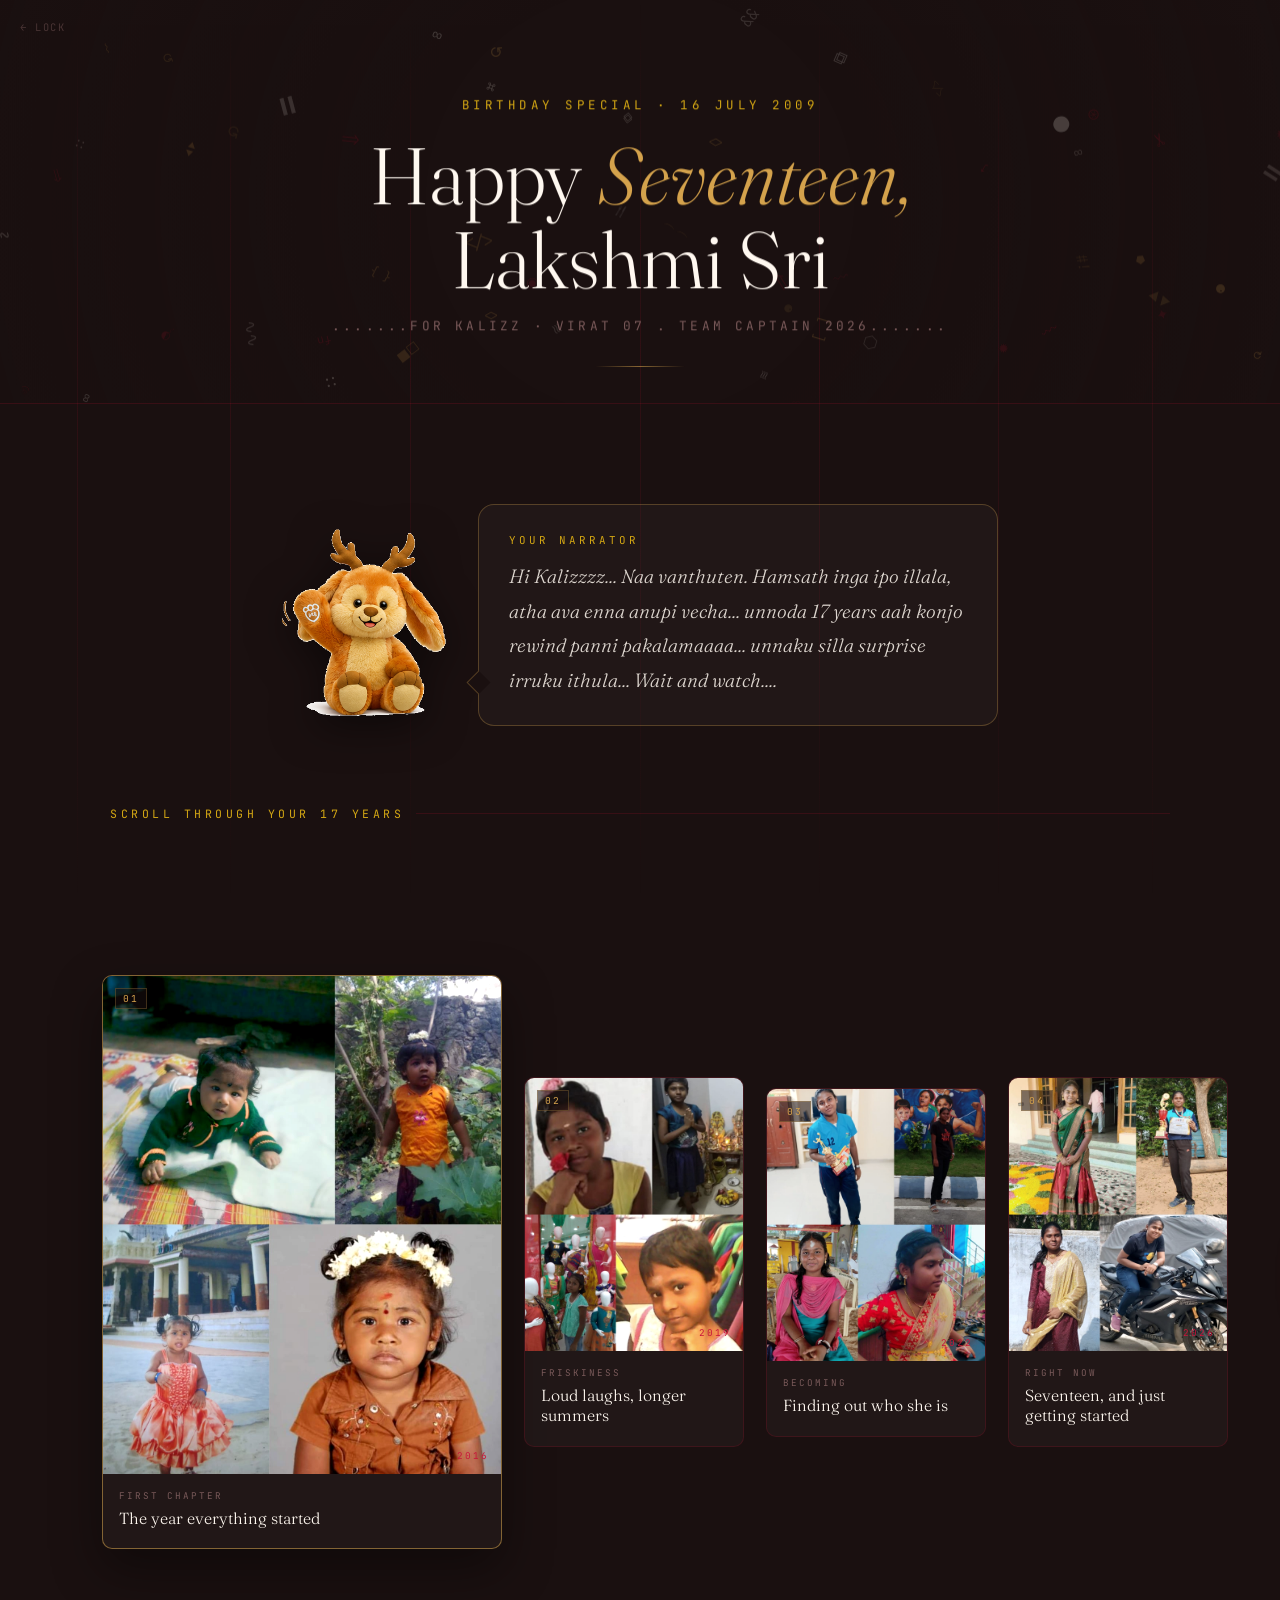
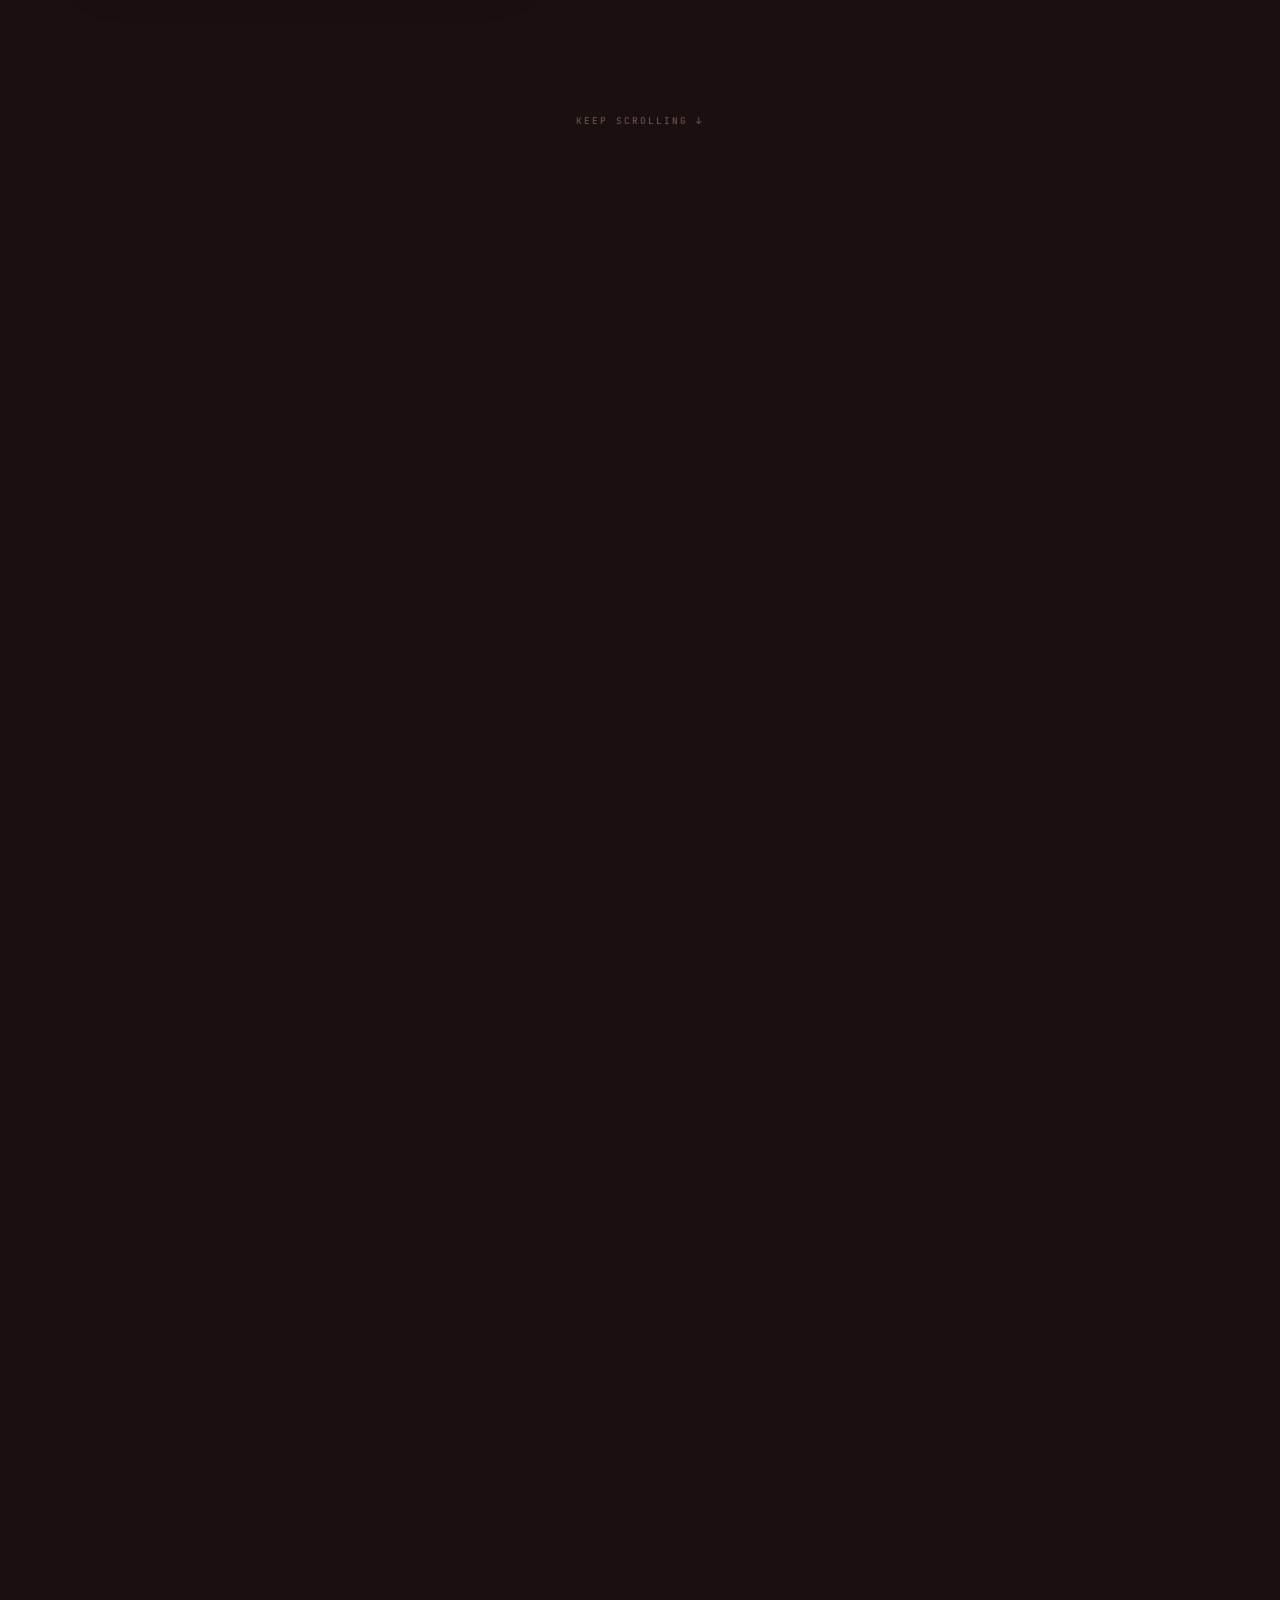
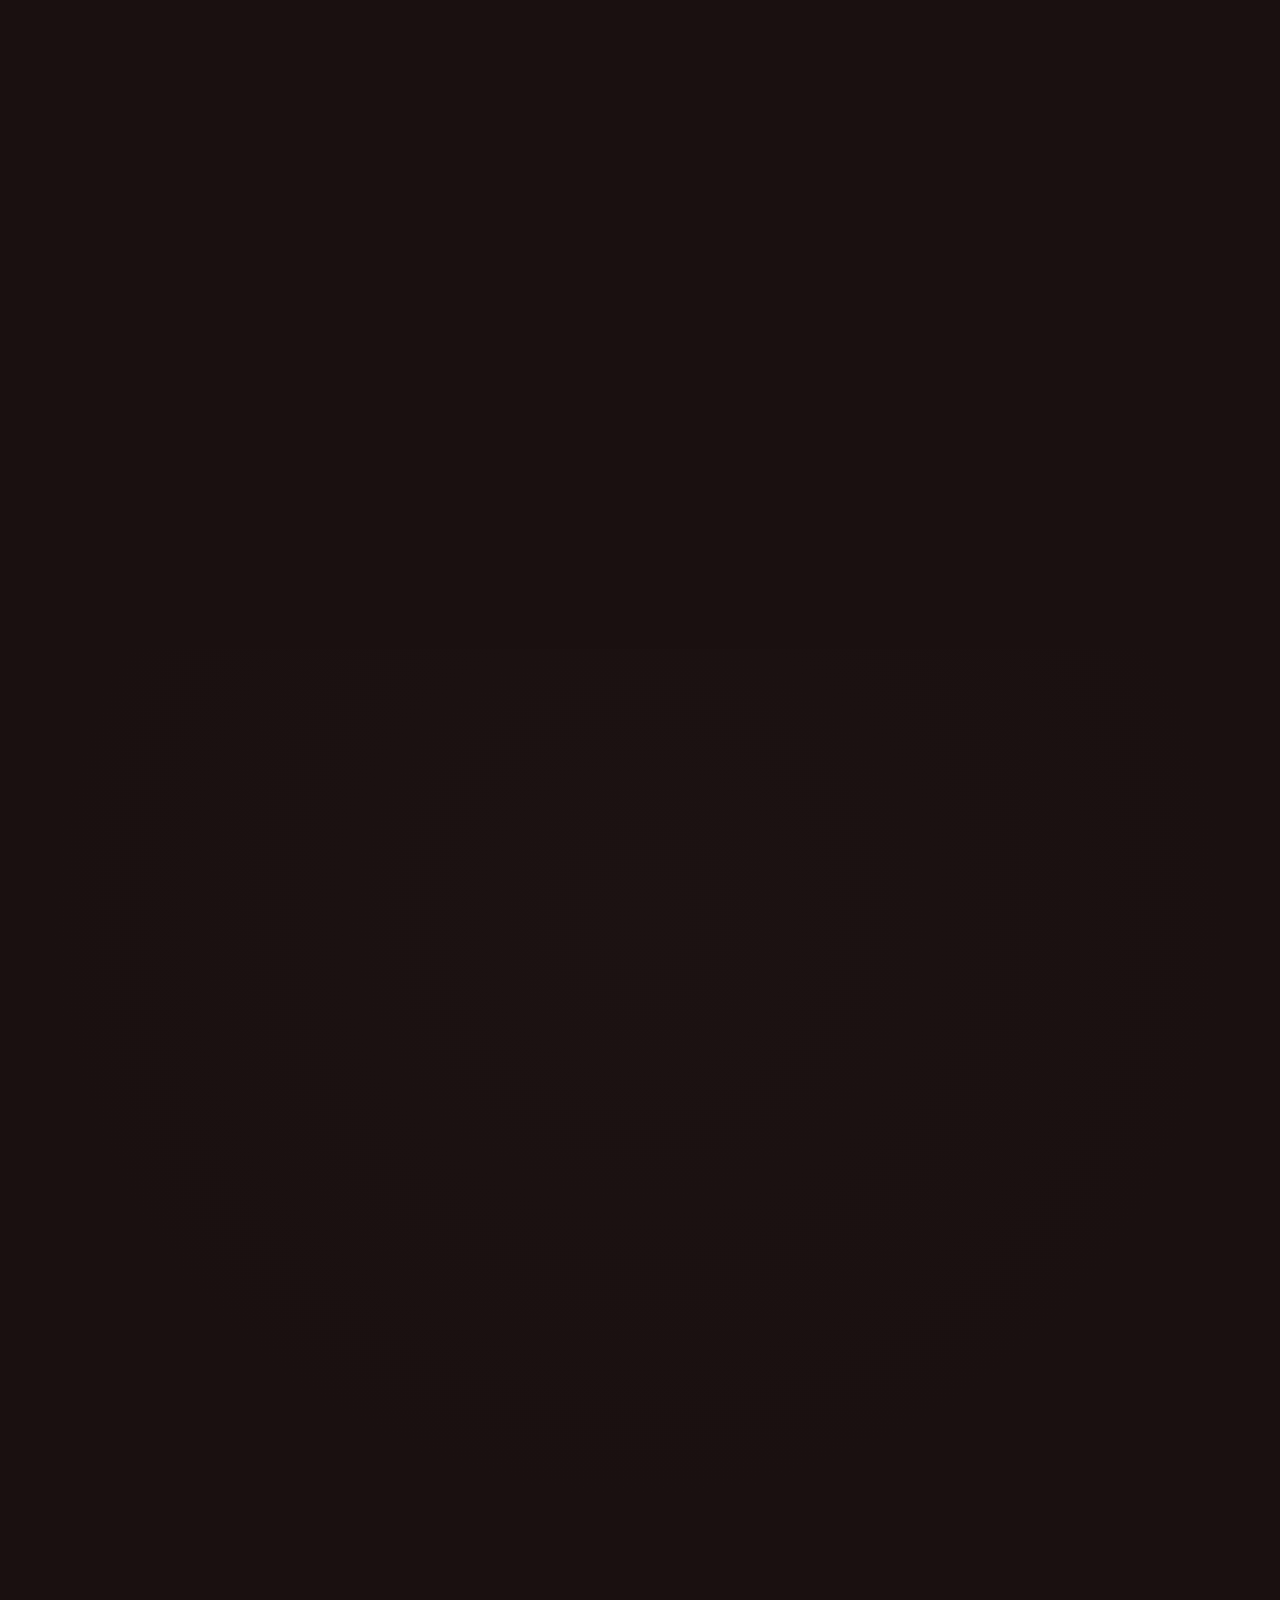
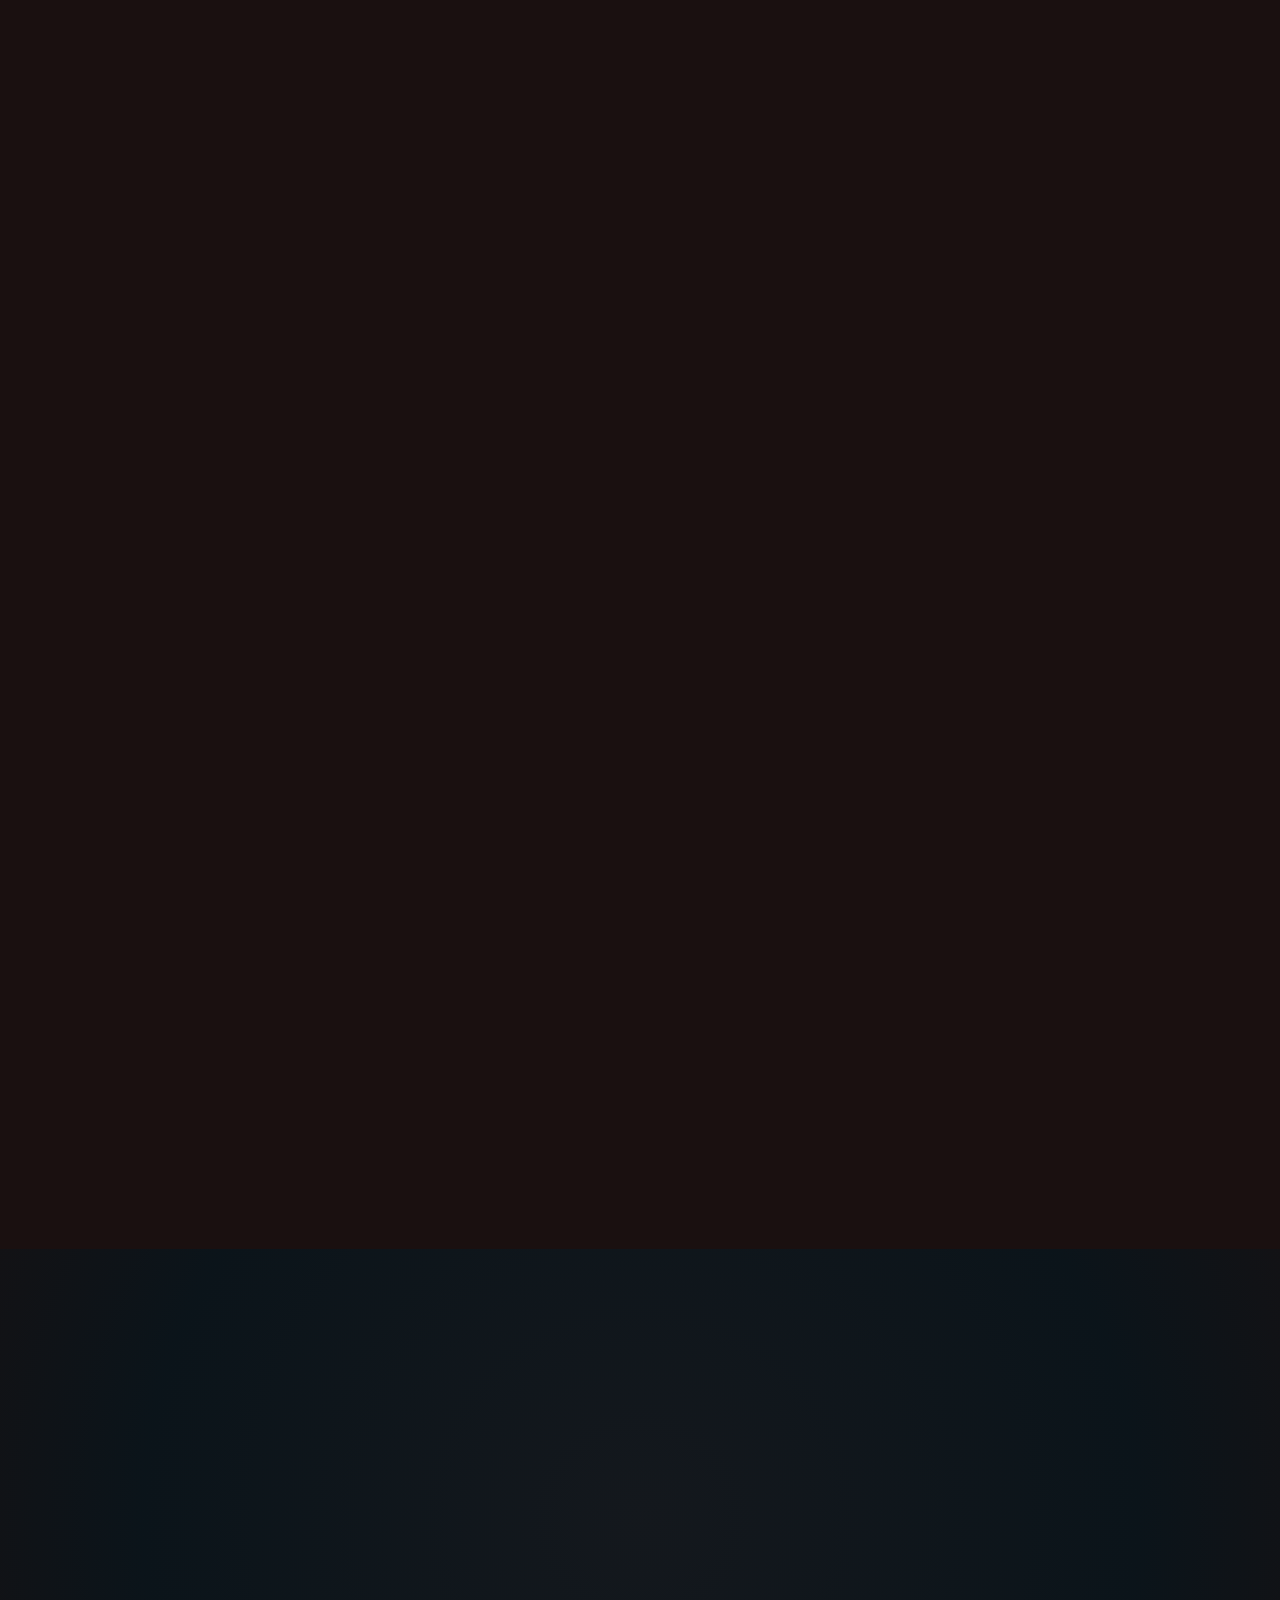
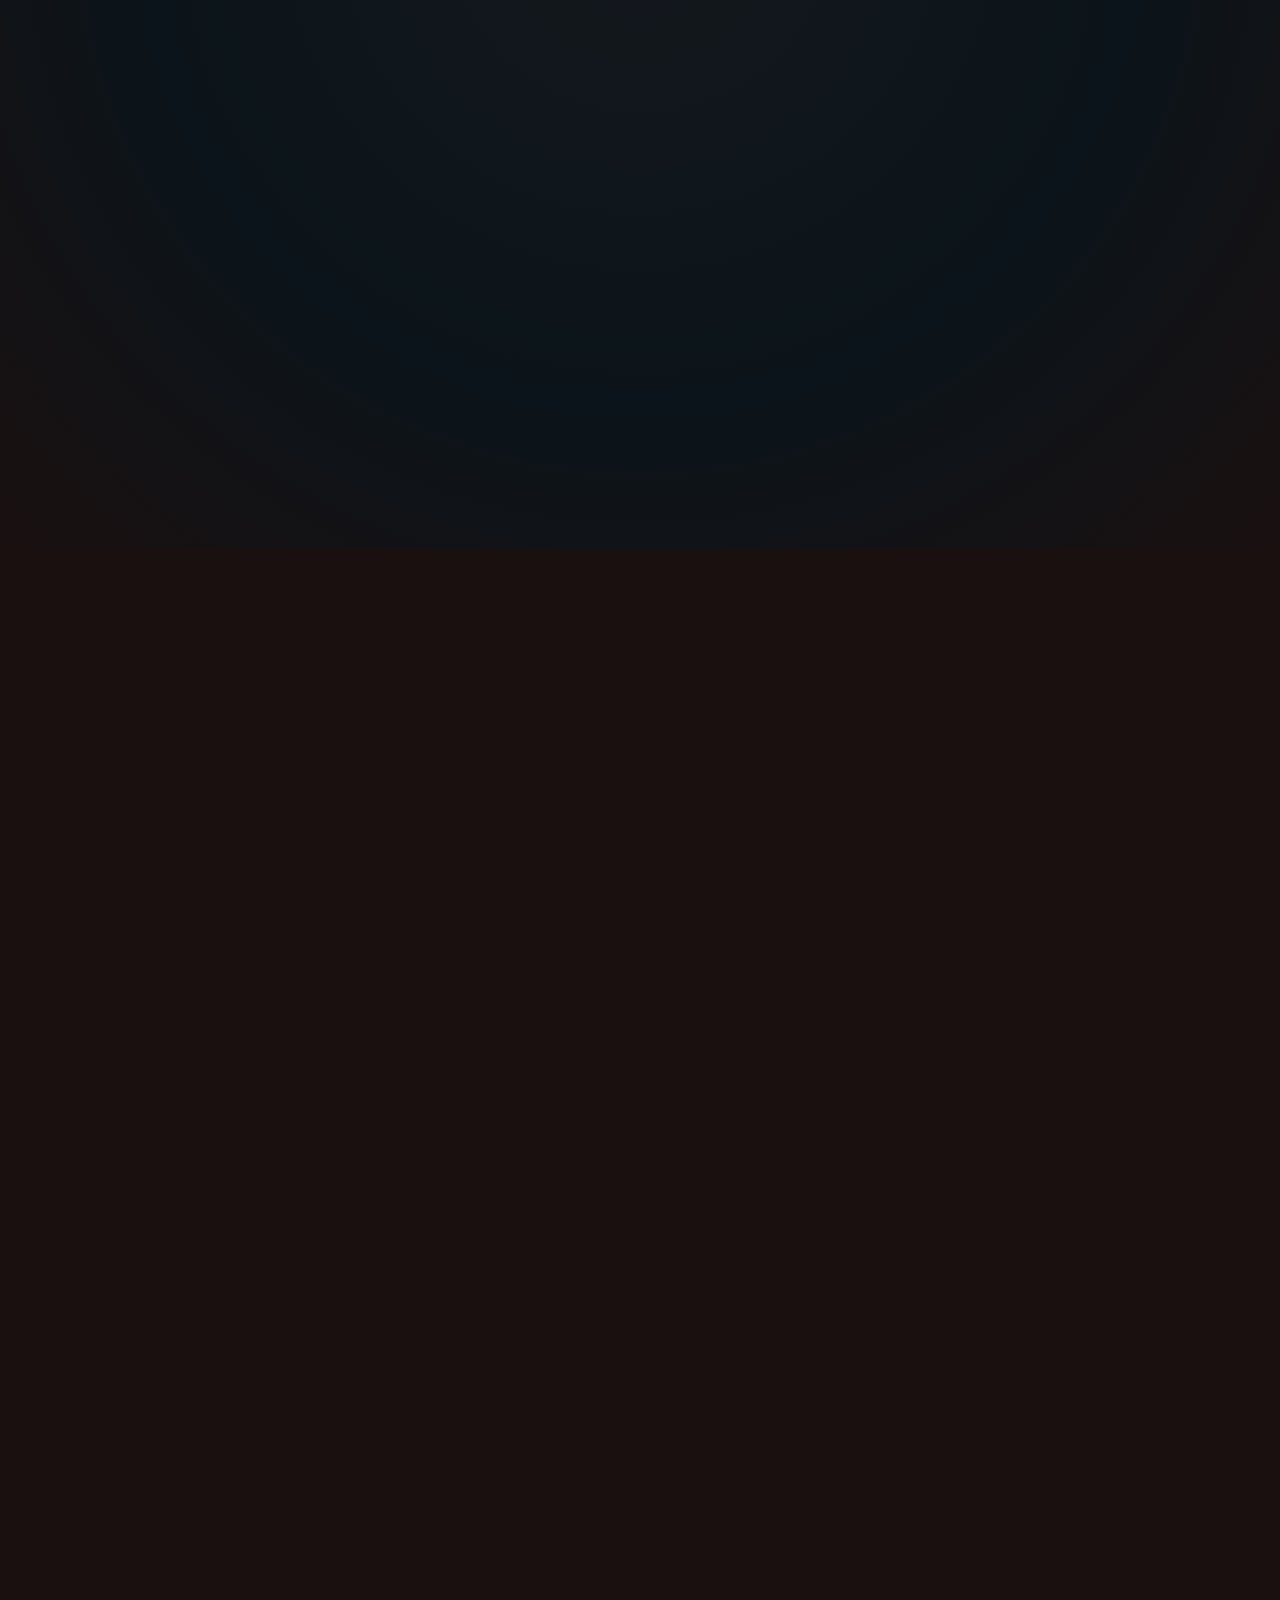
==== story.html @ e0a6e860 "it's done" ====
<!DOCTYPE html>
<html lang="en">
<head>
  <meta charset="UTF-8">
  <meta name="viewport" content="width=device-width, initial-scale=1.0">
  <title>Lakshmi Sri · Seventeen · Archive</title>
  <link rel="preconnect" href="https://fonts.googleapis.com">
  <link rel="preconnect" href="https://fonts.gstatic.com" crossorigin>
  <link href="https://fonts.googleapis.com/css2?family=Fraunces:ital,wght@0,300;0,400;1,300;1,400&family=JetBrains+Mono:wght@300;400&display=swap" rel="stylesheet">
  <style>
    * { margin: 0; padding: 0; box-sizing: border-box; }

    :root {
      --crimson:  #d4a714;
      --gold:     #D4A24C;
      --cream:    #FFF8F0;
      --dark:     #1a1010;
      --muted:    #7a5a5a;
      --sage:     #4F8F6A;
    }

    body {
      background: var(--dark);
      color: var(--cream);
      font-family: 'JetBrains Mono', monospace;
      min-height: 100vh;
      overflow-x: hidden;
    }

    /* ── Page fade in ── */
    body {
      animation: pageIn 0.8s ease both;
    }

    @keyframes pageIn {
      from { opacity: 0;  }
      to   { opacity: 1;  }
    }

    /* ── Ambient background threads ── */
    .bg-threads {
      position: fixed;
      inset: 0;
      pointer-events: none;
      z-index: 0;
    }

    .thread-line {
      position: absolute;
      width: 1px;
      background: linear-gradient(to bottom, transparent, rgba(179,18,46,0.15) 40%, rgba(179,18,46,0.08) 70%, transparent);
      animation: threadPulse 4s ease-in-out infinite;
    }

    @keyframes threadPulse {
      0%, 100% { opacity: 0.2; }
      50%       { opacity: 0.6; }
    }

    /* ── Header ── */
    header {
      position: relative;
      z-index: 10;
      text-align: center;
      padding: 80px 24px 52px;
      border-bottom: 1px solid rgba(179,18,46,0.2);
      overflow: hidden;
    }

    /* Canvas sits behind all header text */
    #header-canvas {
      position: absolute;
      inset: 0;
      width: 100%;
      height: 100%;
      z-index: 0;
      pointer-events: none; /* so text is still selectable */
    }

    /* All header text content sits above canvas */
    .header-inner {
      position: relative;
      z-index: 2;
      will-change: transform;
    }

    .header-eyebrow {
      font-size: 0.78rem;
      letter-spacing: 4.5px;
      text-transform: uppercase;
      color: var(--crimson);
      margin-bottom: 20px;
    }

    .header-title {
      font-family: 'Fraunces', Georgia, serif;
      font-size: clamp(2.8rem, 8vw, 5rem);
      font-weight: 300;
      color: var(--cream);
      line-height: 1.05;
      margin-bottom: 12px;
    }

    .header-title em {
      font-style: italic;
      color: var(--gold);
    }

    .header-sub {
      font-size: 0.8rem;
      letter-spacing: 3.2px;
      text-transform: uppercase;
      color: var(--muted);
      margin-top: 16px;
    }

    .header-divider {
      width: 90px;
      height: 1px;
      background: linear-gradient(to right, transparent, var(--gold), transparent);
      margin: 32px auto 0;
    }

    /* ── Main layout ── */
    main {
      position: relative;
      z-index: 10;
      max-width: 1140px;
      margin: 0 auto;
      padding: 76px 40px 120px;
    }

    /* ── Section label ── */
    .section-label {
      font-size: 0.72rem;
      letter-spacing: 3.5px;
      text-transform: uppercase;
      color: var(--crimson);
      margin-bottom: 34px;
      display: flex;
      align-items: center;
      gap: 12px;
    }

    .section-label::after {
      content: '';
      flex: 1;
      height: 1px;
      background: rgba(179,18,46,0.2);
    }

    /* ── Memory cards ── */
    .memory-grid {
      display: grid;
      grid-template-columns: repeat(auto-fill, minmax(320px, 1fr));
      gap: 28px;
      margin-bottom: 76px;
    }

    .memory-card {
      background: rgba(255,255,255,0.03);
      border: 1px solid rgba(179,18,46,0.2);
      border-radius: 12px;
      padding: 34px 32px;
      transition: border-color 0.3s, background 0.3s;
      position: relative;
      overflow: hidden;
      will-change: transform;
    }

    .memory-card::before {
      content: '';
      position: absolute;
      top: 0; left: 0;
      width: 2px;
      height: 100%;
      background: linear-gradient(to bottom, var(--crimson), transparent);
      opacity: 0;
      transition: opacity 0.3s;
    }

    .memory-card:hover {
      border-color: rgba(212,162,76,0.4);
      background: rgba(255,255,255,0.05);
    }

    .memory-card:hover::before { opacity: 1; }

    .card-number {
      font-size: 0.7rem;
      color: rgba(212,162,76,0.45);
      letter-spacing: 2.4px;
      margin-bottom: 16px;
    }

    .card-title {
      font-family: 'Fraunces', Georgia, serif;
      font-size: 1.5rem;
      font-weight: 300;
      color: var(--cream);
      margin-bottom: 14px;
      line-height: 1.3;
    }

    .card-body {
      font-family: 'Fraunces', Georgia, serif;
      font-style: italic;
      font-weight: 300;
      font-size: 1.05rem;
      color: rgba(255,248,240,0.6);
      line-height: 1.75;
      letter-spacing: 0.2px;
    }

    /* ── Letter block ── */
    .letter-block {
      border: 1px solid rgba(212,162,76,0.2);
      border-radius: 12px;
      padding: 56px 52px;
      background: rgba(212,162,76,0.03);
      margin-bottom: 76px;
      position: relative;
      overflow: hidden;
      will-change: transform;
    }

    /* ── Ancient scroll unroll ── */

    .letter-block::before {
      content: '"';
      font-family: 'Fraunces', Georgia, serif;
      font-size: 7rem;
      color: rgba(179,18,46,0.08);
      position: absolute;
      top: -12px;
      left: 24px;
      line-height: 1;
      pointer-events: none;
    }

    .letter-text {
  font-family: 'Fraunces', Georgia, serif;
  font-size: 1.3rem;
  font-weight: 300;
  font-style: italic;
  color: rgba(255,248,240,0.72);
  line-height: 2;
  white-space: pre-wrap;
  position: relative;
  z-index: 1;
}

.typing-cursor {
  display: inline-block;
  width: 2px;
  height: 1em;
  vertical-align: text-bottom;
  background: var(--gold);
  margin-left: 2px;
  animation: caretBlink 0.85s steps(1) infinite;
}

@keyframes caretBlink {
  0%, 49%   { opacity: 1; }
  50%, 100% { opacity: 0; }
}

.letter-sig {
  margin-top: 28px;
  font-size: 0.78rem;
  letter-spacing: 2.2px;
  color: var(--gold);
  text-align: right;
  opacity: 0;
  transition: opacity 0.6s ease;
}

.letter-sig.show { opacity: 1; }
    /* ── Timeline ── */
    .timeline {
      display: flex;
      flex-direction: column;
      gap: 0;
      margin-bottom: 76px;
    }

    .timeline-item {
      display: grid;
      grid-template-columns: 100px 1px 1fr;
      gap: 0 26px;
      position: relative;
    }

    .timeline-item + .timeline-item .timeline-dot-col::before {
      content: '';
      display: block;
      height: 100%;
      width: 1px;
      background: rgba(179,18,46,0.2);
      position: absolute;
      top: 0; left: 50%;
    }

    .timeline-year {
      font-size: 0.78rem;
      color: var(--muted);
      letter-spacing: 1.2px;
      padding: 6px 0;
      text-align: right;
    }

    .timeline-dot-col {
      display: flex;
      flex-direction: column;
      align-items: center;
      position: relative;
    }

    .timeline-dot {
      width: 9px;
      height: 9px;
      border-radius: 50%;
      background: var(--crimson);
      flex-shrink: 0;
      margin-top: 8px;
      z-index: 1;
    }

    .timeline-line {
      flex: 1;
      width: 1px;
      background: rgba(179,18,46,0.2);
    }

    .timeline-content {
      padding: 4px 0 40px;
      will-change: transform;
    }

    .timeline-title {
      font-family: 'Fraunces', Georgia, serif;
      font-size: 1.3rem;
      font-weight: 300;
      color: var(--cream);
      margin-bottom: 8px;
    }

    .timeline-note {
      font-size: 0.9rem;
      color: rgba(255,248,240,0.45);
      line-height: 1.75;
    }

    /* ── Footer ── */
    footer {
      position: relative;
      z-index: 10;
      text-align: center;
      padding: 32px 24px;
      border-top: 1px solid rgba(179,18,46,0.15);
    }

    .footer-text {
      font-size: 0.62rem;
      color: rgba(122,90,90,0.4);
      letter-spacing: 2px;
      text-transform: uppercase;
    }

    .footer-text span {
      color: rgba(212,162,76,0.35);
    }

    /* ── Back link ── */
    .back-link {
      position: fixed;
      top: 20px;
      left: 20px;
      z-index: 20;
      font-size: 0.65rem;
      color: rgba(122,90,90,0.5);
      text-decoration: none;
      letter-spacing: 1.5px;
      text-transform: uppercase;
      transition: color 0.2s;
    }

    .back-link:hover { color: var(--gold); }

    /* ── Video Section ── */
    .video-section {
      position: relative;
      z-index: 10;
      width: 100%;
      height: 100vh;
      background: #000;
      display: flex;
      align-items: center;
      justify-content: center;
      overflow: hidden;
    }

    .video-wrapper {
      position: relative;
      width: 100%;
      height: 100%;
      overflow: hidden;
    }

    .video-wrapper iframe {
      position: absolute;
      top: 50%;
      left: 50%;
      width: 100vw;
      height: 56.25vw;
      min-height: 100vh;
      min-width: 177.78vh;
      transform: translate(-50%, -50%);
      border: none;
      overflow: hidden;
    }

    /* ── Jackalope Narrator Section ── */
    .narrator-section {
      position: relative;
      z-index: 10;
      max-width: 1140px;
      margin: 0 auto;
      padding: 100px 40px 80px;
      display: flex;
      align-items: flex-end;
      justify-content: center;
      gap: 26px;
      flex-wrap: wrap;
    }

    .narrator-figure {
      flex-shrink: 0;
      width: 170px;
      height: 206px;
      position: relative;
      opacity: 0;
      transform: translateX(-60px) translateY(30px) rotate(-6deg);
      transition: opacity 0.9s cubic-bezier(0.22, 1, 0.36, 1),
                  transform 0.9s cubic-bezier(0.22, 1, 0.36, 1);
    }

    .narrator-section.in-view .narrator-figure {
      opacity: 1;
      transform: translateX(0) translateY(0) rotate(0deg);
    }

    .narrator-figure img {
      width: 100%;
      height: 100%;
      object-fit: contain;
      filter: drop-shadow(0 10px 20px rgba(0,0,0,0.5));
      animation: narratorBob 3.4s ease-in-out infinite;
      animation-play-state: paused;
    }

    .narrator-section.in-view .narrator-figure img {
      animation-play-state: running;
    }

    @keyframes narratorBob {
      0%, 100% { transform: translateY(0) rotate(-1.5deg); }
      50%       { transform: translateY(-8px) rotate(1.5deg); }
    }

    .narrator-bubble {
      position: relative;
      max-width: 520px;
      background: rgba(255,255,255,0.03);
      border: 1px solid rgba(212,162,76,0.3);
      border-radius: 16px;
      padding: 28px 30px;
      opacity: 0;
      transform: translateX(40px) translateY(20px);
      transition: opacity 0.9s cubic-bezier(0.22, 1, 0.36, 1) 0.2s,
                  transform 0.9s cubic-bezier(0.22, 1, 0.36, 1) 0.2s;
    }

    .narrator-section.in-view .narrator-bubble {
      opacity: 1;
      transform: translateX(0) translateY(0);
    }

    .narrator-bubble::before {
      content: '';
      position: absolute;
      left: -9px;
      bottom: 34px;
      width: 16px;
      height: 16px;
      background: var(--dark);
      border-left: 1px solid rgba(212,162,76,0.3);
      border-bottom: 1px solid rgba(212,162,76,0.3);
      transform: rotate(45deg);
    }

    .narrator-label {
      font-size: 0.68rem;
      letter-spacing: 3px;
      text-transform: uppercase;
      color: var(--crimson);
      margin-bottom: 12px;
    }

    .narrator-text {
      font-family: 'Fraunces', Georgia, serif;
      font-size: 1.2rem;
      font-weight: 300;
      font-style: italic;
      color: rgba(255,248,240,0.85);
      line-height: 1.8;
    }

    @media (max-width: 560px) {
      .narrator-section {
        flex-direction: column;
        align-items: center;
        padding: 70px 20px 50px;
      }
      .narrator-figure {
        transform: translateY(30px) scale(0.9);
      }
      .narrator-section.in-view .narrator-figure {
        transform: translateY(0) scale(1);
      }
      .narrator-bubble {
        transform: translateY(20px);
      }
      .narrator-section.in-view .narrator-bubble {
        transform: translateY(0);
      }
      .narrator-bubble::before {
        left: 50%;
        top: -9px;
        bottom: auto;
        margin-left: -8px;
        border-left: 1px solid rgba(212,162,76,0.3);
        border-bottom: none;
        border-top: 1px solid rgba(212,162,76,0.3);
        transform: rotate(45deg);
      }
    }

    @media (max-width: 480px) {
      .letter-block { padding: 28px 20px; }
      .timeline-item { grid-template-columns: 56px 1px 1fr; }
    }

    /* ── Photo Gallery Section: pinned, scroll-driven horizontal reel ── */
    .gallery-section {
      margin-bottom: 0;
    }

    .gallery-pin {
      position: relative;
      z-index: 5;
    }

    .gallery-sticky {
  position: sticky;
  top: 0;
  height: 100vh;
  width: 100%;
  overflow: hidden;
  display: flex;
  align-items: flex-start;
  padding-top: 14vh;
  opacity: 0;
  transition: opacity 0.6s ease;
}

    .gallery-sticky.awake {
      opacity: 1;
    }

    .gallery-track {
      display: flex;
      align-items: center;
      gap: 22px;
      padding: 0 8vw;
      will-change: transform;
    }

    .photo-card {
      flex: 0 0 auto;
      width: clamp(150px, 34vw, 220px);
      background: rgba(255,255,255,0.03);
      border: 1px solid rgba(179,18,46,0.2);
      border-radius: 10px;
      overflow: hidden;
      transition: width 0.6s cubic-bezier(0.22, 1, 0.36, 1),
                  border-color 0.4s ease,
                  box-shadow 0.4s ease;
    }

    .photo-card.active {
      width: clamp(240px, 58vw, 400px);
      border-color: rgba(212,162,76,0.55);
      box-shadow: 0 20px 50px rgba(0,0,0,0.4);
    }

    .photo-frame {
      position: relative;
      aspect-ratio: 4/5;
      overflow: hidden;
      background: linear-gradient(160deg, rgba(179,18,46,0.25), rgba(26,16,16,0.9));
    }

    .photo-frame img {
      width: 100%;
      height: 100%;
      object-fit: cover;
      display: block;
      filter: saturate(0.85) contrast(1.05);
      transition: filter 0.6s ease;
    }

    .photo-card.active .photo-frame img {
      filter: saturate(1) contrast(1.1);
    }

    .photo-idx {
      position: absolute;
      top: 12px;
      left: 12px;
      font-size: 0.6rem;
      letter-spacing: 2px;
      color: var(--gold);
      background: rgba(26,16,16,0.55);
      padding: 3px 7px;
      border: 1px solid rgba(212,162,76,0.25);
    }

    .photo-year {
      position: absolute;
      bottom: 12px;
      right: 12px;
      font-size: 0.58rem;
      letter-spacing: 2px;
      text-transform: uppercase;
      color: #c8163a;
    }

    .photo-caption {
      padding: 16px 16px 20px;
    }

    .photo-caption .tag {
      font-size: 0.58rem;
      letter-spacing: 2px;
      text-transform: uppercase;
      color: var(--muted);
      display: block;
      margin-bottom: 6px;
    }

    .photo-caption h3 {
      font-family: 'Fraunces', Georgia, serif;
      font-weight: 300;
      font-size: 1rem;
      line-height: 1.3;
      color: var(--cream);
    }

    .gallery-hint {
      position: absolute;
      left: 0;
      right: 0;
      bottom: 22px;
      text-align: center;
      font-size: 0.58rem;
      letter-spacing: 2px;
      text-transform: uppercase;
      color: var(--muted);
      animation: hintPulse 2.4s ease-in-out infinite;
      pointer-events: none;
    }

    @keyframes hintPulse {
      0%, 100% { opacity: 0.4; }
      50%      { opacity: 0.9; }
    }

    /* ── Gift box: last item in the gallery track ── */
    .gift-card {
      flex: 0 0 auto;
      width: clamp(150px, 34vw, 220px);
      display: flex;
      flex-direction: column;
      align-items: center;
      justify-content: center;
      gap: 16px;
      transition: width 0.6s cubic-bezier(0.22, 1, 0.36, 1);
    }

    .gift-card.active {
      width: clamp(240px, 58vw, 400px);
    }

    .gift-box {
      position: relative;
      width: 118px;
      height: 112px;
      background: none;
      border: none;
      padding: 0;
      cursor: pointer;
      -webkit-tap-highlight-color: transparent;
      transition: transform 0.6s cubic-bezier(0.22, 1, 0.36, 1);
    }

    .gift-card.active .gift-box {
      transform: scale(1.45);
    }

    .gift-base {
      position: absolute;
      left: 0; right: 0; bottom: 0;
      height: 72px;
      background: linear-gradient(160deg, #c8163a, #7a0c1f);
      border: 1px solid rgba(212,162,76,0.4);
      border-radius: 6px;
      box-shadow: 0 10px 24px rgba(179,18,46,0.25);
      transition: transform 0.3s ease;
    }

    .gift-lid {
      position: absolute;
      left: -6px; right: -6px;
      top: 26px;
      height: 22px;
      background: linear-gradient(160deg, #c8163a, #8a0f26);
      border: 1px solid rgba(212,162,76,0.5);
      border-radius: 6px;
      transform-origin: 50% 100%;
      transition: transform 0.5s cubic-bezier(0.34,1.56,0.64,1), opacity 0.4s ease;
    }

    .gift-ribbon-v {
      position: absolute;
      left: 50%; top: 26px; bottom: 0;
      width: 10px;
      margin-left: -5px;
      background: var(--gold);
      opacity: 0.9;
    }

    .gift-ribbon-h {
      position: absolute;
      left: 0; right: 0; top: 32px;
      height: 10px;
      background: var(--gold);
      opacity: 0.9;
    }

    .gift-bow {
      position: absolute;
      left: 50%; top: 6px;
      width: 30px; height: 18px;
      margin-left: -15px;
    }
    .gift-bow::before,
    .gift-bow::after {
      content: '';
      position: absolute;
      top: 0;
      width: 15px; height: 15px;
      background: var(--gold);
      border-radius: 50% 50% 50% 0;
    }
    .gift-bow::before { left: 0; transform: rotate(-45deg); }
    .gift-bow::after { right: 0; transform: rotate(45deg) scaleX(-1); }

    .gift-box:hover .gift-base,
    .gift-box:focus-visible .gift-base { transform: translateY(-3px); }

    .gift-box:hover .gift-lid,
    .gift-box:focus-visible .gift-lid { transform: translateY(-4px) rotate(-6deg); }

    .gift-box.opened .gift-lid {
      transform: translateY(-50px) rotate(-38deg);
      opacity: 0;
    }

    .gift-box.opened .gift-base {
      animation: giftPop 0.5s ease;
    }

    @keyframes giftPop {
      0%   { transform: scale(1); }
      40%  { transform: scale(1.06); }
      100% { transform: scale(1); }
    }

    .gift-hint {
      font-size: 0.6rem;
      letter-spacing: 2px;
      text-transform: uppercase;
      color: var(--muted);
      text-align: center;
      animation: giftPulse 2.4s ease-in-out infinite;
    }

    @keyframes giftPulse {
      0%, 100% { opacity: 0.55; }
      50%      { opacity: 1; }
    }

    /* ── Gift video modal ── */
    .gift-modal {
      position: fixed;
      inset: 0;
      z-index: 100;
      display: flex;
      align-items: center;
      justify-content: center;
      padding: 24px;
      opacity: 0;
      pointer-events: none;
      transition: opacity 0.35s ease;
      overflow-y: auto;
    }

    .gift-modal.open {
      opacity: 1;
      pointer-events: auto;
    }

    .gift-modal-backdrop {
      position: fixed;
      inset: 0;
      background: rgba(10,4,4,0.82);
      backdrop-filter: blur(4px);
    }

    .gift-modal-panel {
      position: relative;
      z-index: 2;
      width: min(94vw, 900px);
      max-height: calc(100vh - 48px);
      overflow: auto;
      margin: auto;
      background: var(--dark);
      border: 1px solid rgba(212,162,76,0.35);
      border-radius: 12px;
      padding: 18px;
      display: flex;
      flex-direction: column;
      align-items: center;
      justify-content: center;
      transform: translateY(24px) scale(0.97);
      transition: transform 0.35s cubic-bezier(0.16,1,0.3,1);
    }

    /* new wrapper for the scrollable inner content */
    .gift-modal-inner {
      width: 100%;
      max-height: calc(100vh - 48px);
      overflow: auto;
      display: flex;
      flex-direction: column;
      align-items: center;
    }
    .gift-modal.open .gift-modal-panel {
      transform: translateY(0) scale(1);
    }

    .gift-modal-close {
      position: absolute;
      top: -14px;
      right: -14px;
      width: 32px; height: 32px;
      border-radius: 50%;
      background: var(--dark);
      border: 1px solid rgba(212,162,76,0.4);
      color: var(--cream);
      font-size: 0.8rem;
      cursor: pointer;
      display: flex;
      align-items: center;
      justify-content: center;
      transition: border-color 0.2s ease, color 0.2s ease;
    }

    .gift-modal-close:hover {
      border-color: var(--gold);
      color: var(--gold);
    }

    /* ── Gift video player wrapper ──
         The YouTube IFrame API replaces the inner #giftVideo div with
         its own <iframe>, and that generated iframe does NOT reliably
         inherit any class we put on the original div. So instead of
         styling the div directly, we size a stable wrapper around it
         and target "any iframe inside it" — this way it doesn't matter
         what attributes YouTube's own iframe ends up with. */
    .gift-video-wrap {
      position: relative;
      width: min(860px, 100%);
      height: min(60vh, calc(100vh - 210px));
      margin: 0 auto;
      border-radius: 8px;
      overflow: hidden;
      background: #000;
    }

    .gift-video-wrap video,
    .gift-video-wrap iframe {
      position: absolute;
      inset: 0;
      width: 100% !important;
      height: 100% !important;
      border: none;
      display: block;
      background: #000;
    }

    .sib-video-wrap {
  position: relative;
  width: 100%;
  height: 100%;
  border-radius: 16px;
  overflow: hidden;
  background: #000;
  box-shadow: 0 30px 70px rgba(0,0,0,0.6);
}
.sib-video-wrap iframe {
  position: absolute;
  inset: 0;
  width: 100% !important;
  height: 100% !important;
  border: none;
}

    .gift-video-wrap video {
      width: 100%;
      height: 100%;
      object-fit: cover;
      display: block;
    }

    .gift-modal-caption {
      margin-top: 14px;
      text-align: center;
      font-size: 0.62rem;
      letter-spacing: 2px;
      text-transform: uppercase;
      color: var(--muted);
    }

    /* ── Shared mute-toggle button style (gift box, family envelope, siblings flip) ── */
    .mute-toggle-btn {
      margin-top: 10px;
      background: rgba(212,162,76,0.12);
      border: 1px solid rgba(212,162,76,0.35);
      color: var(--gold);
      font-family: 'JetBrains Mono', monospace;
      font-size: 0.62rem;
      letter-spacing: 1.5px;
      text-transform: uppercase;
      padding: 8px 16px;
      border-radius: 20px;
      cursor: pointer;
      transition: background 0.2s, color 0.2s;
    }
    .mute-toggle-btn:hover { background: rgba(212,162,76,0.22); }
    .mute-toggle-btn.is-unmuted { color: var(--cream); border-color: rgba(255,248,240,0.4); }

    /* ══════════════════════════════════════════════════
       ── WhatsApp floating action button ──
       ══════════════════════════════════════════════════ */
    .wa-fab {
      position: fixed;
      right: 22px;
      bottom: 22px;
      width: 58px;
      height: 58px;
      border-radius: 50%;
      background: #25D366;
      border: none;
      display: flex;
      align-items: center;
      justify-content: center;
      cursor: pointer;
      z-index: 90;
      opacity: 0;
      transform: scale(0.4) translateY(20px);
      pointer-events: none;
      box-shadow: 0 6px 20px rgba(0,0,0,0.45);
      transition: opacity 0.5s cubic-bezier(0.16,1,0.3,1),
                  transform 0.5s cubic-bezier(0.16,1,0.3,1);
    }

    .wa-fab.show {
      opacity: 1;
      transform: scale(1) translateY(0);
      pointer-events: auto;
      animation: waFabPulse 2.4s ease-in-out infinite;
    }

    @keyframes waFabPulse {
      0%, 100% { box-shadow: 0 6px 20px rgba(0,0,0,0.45), 0 0 0 0 rgba(37,211,102,0.45); }
      50%      { box-shadow: 0 6px 20px rgba(0,0,0,0.45), 0 0 0 12px rgba(37,211,102,0); }
    }

    .wa-fab svg { width: 29px; height: 29px; }

    .wa-fab-badge {
      position: absolute;
      top: -3px; right: -3px;
      width: 17px; height: 17px;
      background: #941d1d;
      border: 2px solid var(--dark);
      border-radius: 50%;
      font-size: 0.5rem;
      color: #fff;
      display: flex;
      align-items: center;
      justify-content: center;
      font-family: 'JetBrains Mono', monospace;
    }

    /* ══════════════════════════════════════════════════
       ── Cinematic scroll-driven story section ──
       ══════════════════════════════════════════════════ */
    .story-section {
      position: relative;
      z-index: 10;
    }

    .story-pin {
      position: relative;
      height: 860vh;
    }

    .story-sticky {
      position: sticky;
      top: 0;
      height: 100vh;
      width: 100%;
      overflow: hidden;
      background: radial-gradient(ellipse at 50% 30%, #14181d 0%, #0b141a 55%, var(--dark) 100%);
    }

    .story-layer {
      position: absolute;
      inset: 0;
      display: flex;
      align-items: center;
      justify-content: center;
    }

    .story-flash-group {
      display: flex;
      align-items: center;
      gap: 22px;
      opacity: 0;
      transform: translateY(24px) scale(0.92);
    }

    .flash-card {
      display: flex;
      align-items: center;
      gap: 14px;
      background: #202c33;
      border-radius: 16px;
      padding: 16px 22px;
      box-shadow: 0 20px 50px rgba(0,0,0,0.5);
      border: 1px solid rgba(255,255,255,0.06);
    }

    .flash-icon {
      width: 44px; height: 44px;
      border-radius: 50%;
      background: #25D366;
      display: flex;
      align-items: center;
      justify-content: center;
      flex-shrink: 0;
    }

    .flash-icon svg { width: 24px; height: 24px; fill: #fff; }

    .flash-text .flash-title {
      color: #fff;
      font-family: 'Fraunces', Georgia, serif;
      font-size: 1.02rem;
      font-weight: 600;
      margin-bottom: 3px;
      white-space: nowrap;
    }

    .flash-text .flash-sub {
      color: #8696a0;
      font-size: 0.72rem;
      letter-spacing: 0.5px;
    }

    .volleyball-wrap {
      width: 76px;
      height: 76px;
      position: relative;
    }

    .volleyball-cursor {
      width: 100%;
      height: 100%;
      position: relative;
    }

    .volleyball {
      width: 100%;
      height: 100%;
      position: relative;
      display: flex;
      align-items: center;
      justify-content: center;
      filter: drop-shadow(0 12px 24px rgba(0, 0, 0, 0.5));
    }

    .volleyball img,
    .volleyball-img {
      width: 100%;
      height: 100%;
      display: block;
      object-fit: contain;
      pointer-events: none;
      user-select: none;
      -webkit-user-drag: none;
      will-change: transform;
    }

    .wa-chat-screen {
      position: relative;
      z-index: 1;
      width: min(680px, 94vw);
      max-height: min(88vh, 820px);
      display: flex;
      flex-direction: column;
      border-radius: 16px;
      overflow: hidden;
      background: #0b141a;
      box-shadow: 0 30px 90px rgba(0,0,0,0.6);
      opacity: 0;
      transform: translateY(30px) scale(0.96);
    }

    .wa-chat-header {
      display: flex;
      align-items: center;
      gap: 14px;
      background: #202c33;
      padding: 14px 18px;
      border-bottom: 1px solid rgba(255,255,255,0.06);
      flex-shrink: 0;
    }

    .wa-chat-back {
      color: #8696a0;
      font-size: 1.3rem;
      line-height: 1;
      flex-shrink: 0;
    }

    .wa-chat-avatar {
      width: 42px;
      height: 42px;
      border-radius: 50%;
      overflow: hidden;
      flex-shrink: 0;
      background: linear-gradient(160deg, var(--crimson), #7a0c1f);
      display: flex;
      align-items: center;
      justify-content: center;
    }

    .wa-chat-avatar img {
      width: 100%;
      height: 100%;
      object-fit: contain;
      padding: 7px;
    }

    .wa-chat-titles {
      flex: 1;
      min-width: 0;
    }

    .wa-chat-title {
      font-family: 'Fraunces', Georgia, serif;
      font-size: 1.02rem;
      font-weight: 600;
      color: #fff;
      white-space: nowrap;
      overflow: hidden;
      text-overflow: ellipsis;
    }

    .wa-chat-sub {
      font-size: 0.7rem;
      color: #8696a0;
      margin-top: 2px;
      white-space: nowrap;
      overflow: hidden;
      text-overflow: ellipsis;
    }

    .wa-chat-icons {
      display: flex;
      gap: 18px;
      flex-shrink: 0;
    }

    .wa-chat-icons svg { width: 19px; height: 19px; fill: #8696a0; }

    .wa-chat-body {
      padding: 26px 24px;
      display: flex;
      flex-direction: column;
      gap: 22px;
      background:
        linear-gradient(rgba(11,20,26,0.95), rgba(11,20,26,0.95)),
        repeating-linear-gradient(135deg, rgba(255,255,255,0.012) 0 2px, transparent 2px 42px);
      overflow-y: auto;
      overflow-x: hidden;
      overflow-anchor: none;
      scrollbar-width: thin;
      scrollbar-color: rgba(212,162,76,0.4) transparent;
    }

    .wa-chat-body::-webkit-scrollbar { width: 6px; }
    .wa-chat-body::-webkit-scrollbar-track { background: transparent; }
    .wa-chat-body::-webkit-scrollbar-thumb {
      background: rgba(212,162,76,0.35);
      border-radius: 3px;
    }

    .story-cards {
      display: flex;
      flex-direction: column;
      gap: 26px;
    }

    .story-card {
      display: flex;
      align-items: flex-start;
      gap: 14px;
      opacity: 0;
      transform: translateY(16px);
    }

    .story-dp {
      width: 56px; height: 56px;
      border-radius: 50%;
      overflow: hidden;
      flex-shrink: 0;
      border: 2px solid rgba(212,162,76,0.35);
      margin-top: 4px;
    }

    .story-dp img { width: 100%; height: 100%; object-fit: cover; }

    .story-bubble {
      position: relative;
      background: #202c33;
      border-radius: 14px;
      padding: 14px 18px;
      width: 74px;
      max-width: 100%;
      overflow: hidden;
      white-space: nowrap;
    }

    .story-bubble::before {
      content: '';
      position: absolute;
      left: -8px; top: 18px;
      border-top: 8px solid transparent;
      border-bottom: 8px solid transparent;
      border-right: 8px solid #202c33;
    }

    .story-bubble-name {
      font-family: 'Fraunces', Georgia, serif;
      font-weight: 600;
      color: var(--gold);
      font-size: 0.95rem;
      white-space: nowrap;
    }

    .story-bubble-text {
      font-family: 'JetBrains Mono', monospace;
      font-size: 0.82rem;
      line-height: 1.6;
      color: #d1d7db;
      opacity: 0;
      margin-top: 6px;
      white-space: normal;
    }

    .story-videos {
      position: relative;
      width: clamp(220px, 34vw, 420px);
      height: clamp(320px, 58vw, 620px);
    }

    .story-video {
      position: absolute;
      inset: 0;
      width: 100%;
      height: 100%;
      object-fit: cover;
      border-radius: 16px;
      box-shadow: 0 30px 70px rgba(0,0,0,0.6);
      opacity: 0;
      background: #000;
      transform: scale(0.35);
    }

    .wa-bg-figure {
      position: absolute;
      inset: 0;
      z-index: 0;
      pointer-events: none;
      opacity: 0;
      overflow: hidden;
    }

    .wa-bg-figure img {
      width: 100%;
      height: 100%;
      object-fit: cover;
      display: block;
    }

    @media (max-width: 560px) {
  .wa-chat-screen { width: 96vw; max-height: 82vh; }
  .story-videos { width: 62vw; height: 44vh; }

  .story-flash-group {
    flex-direction: column;
    gap: 14px;
  }

  .volleyball-wrap {
    order: -1;
  }
}
    /* ── Siblings to Friends: pinned vertical scroll section ── */
    .siblings-section { position: relative; z-index: 10; }

    .siblings-pin { position: relative; height: 480vh; }

    .siblings-sticky {
      position: sticky;
      top: 0;
      height: 100vh;
      width: 100%;
      overflow: hidden;
      background: radial-gradient(ellipse at 50% 40%, #201313 0%, var(--dark) 70%);
      display: flex;
      align-items: center;
      justify-content: center;
    }

    .siblings-title-wrap {
      position: absolute;
      top: 28px;
      left: 0;
      right: 0;
      z-index: 3;
      text-align: center;
      padding: 0 24px;
    }

    .siblings-title {
      font-family: 'Fraunces', Georgia, serif;
      font-weight: 300;
      font-size: clamp(2.1rem, 6vw, 3.6rem);
      color: var(--cream);
      line-height: 1.1;
    }

    .siblings-title em { font-style: italic; color: var(--gold); }

    .siblings-subtitle {
      margin-top: 12px;
      font-size: 0.72rem;
      letter-spacing: 3.5px;
      text-transform: uppercase;
      color: var(--crimson);
      opacity: 0.85;
      transition: opacity 0.3s;
      background: rgba(26,16,16,0.55);
      display: inline-block;
      padding: 4px 14px;
      border-radius: 20px;
    }

    .siblings-columns {
      position: relative;
      z-index: 2;
      display: flex;
      gap: 20px;
      width: min(1000px, 92vw);
      height: 68vh;
      margin-top: 110px;
      overflow: hidden;
      mask-image: linear-gradient(to bottom, transparent, black 8%, black 94%, transparent);
      -webkit-mask-image: linear-gradient(to bottom, transparent, black 8%, black 94%, transparent);
    }

    .sib-col { flex: 1; display: flex; flex-direction: column; gap: 20px; will-change: transform; }
    .sib-col-mid { margin-top: -130px; }
    .sib-photo {
      flex-shrink: 0;
      width: 100%;
      aspect-ratio: 3/4;
      border-radius: 12px;
      overflow: hidden;
      border: 1px solid rgba(179,18,46,0.25);
      background: linear-gradient(160deg, rgba(179,18,46,0.2), rgba(26,16,16,0.9));
    }

    .sib-photo img { width: 100%; height: 100%; object-fit: cover; filter: saturate(0.85) contrast(1.05); }

    .siblings-video-stage {
      position: absolute;
      inset: 0;
      z-index: 4;
      display: flex;
      flex-direction: column;
      align-items: center;
      justify-content: center;
      gap: 22px;
      opacity: 0;
      pointer-events: none;
    }

    .siblings-video-title {
      font-family: 'Fraunces', Georgia, serif;
      font-weight: 300;
      font-size: clamp(1.8rem, 5vw, 3rem);
      color: var(--cream);
      text-align: center;
    }

    .siblings-video-title em { font-style: italic; color: var(--gold); }

    /* ── Siblings flip-card: video 1 plays, then flips in 3D to video 2 ── */
    .sib-flip {
      width: min(820px, 94vw);
      max-height: 78vh;
      aspect-ratio: 16/9;
      perspective: 1600px;
    }

    .sib-flip-inner {
      position: relative;
      width: 100%;
      height: 100%;
      transform-style: preserve-3d;
      transition: transform 1s cubic-bezier(0.65,0,0.35,1);
      border-radius: 16px;
      box-shadow: 0 30px 70px rgba(0,0,0,0.6);
    }

    .sib-flip-inner.flipped { transform: rotateY(180deg); }

    .sib-flip-face {
      position: absolute;
      inset: 0;
      width: 100%;
      height: 100%;
      object-fit: cover;
      border-radius: 16px;
      border: 1px solid rgba(212,162,76,0.3);
      background: #000;
      backface-visibility: hidden;
      cursor: pointer;
    }

    .sib-flip-back { transform: rotateY(180deg); }

    .siblings-video-hint {
      font-size: 0.6rem;
      letter-spacing: 2px;
      text-transform: uppercase;
      color: var(--muted);
    }

    @media (max-width: 640px) {
      .siblings-columns { gap: 12px; height: 60vh; width: 94vw; margin-top: 96px; }
      .sib-col { gap: 12px; }
      .sib-col-mid { margin-top: -75px; }
      .siblings-title-wrap { top: 20px; }
    }

    .final-video-section {
      position: relative;
      z-index: 10;
      width: 100%;
      height: 100vh;
      display: flex;
      align-items: center;
      justify-content: center;
      background: #000;
      overflow: hidden;
      padding: 0;
    }

   .final-video-inner {
      position: relative;
      width: 100%;
      height: 100%;
      display: flex;
      flex-direction: column;
      align-items: center;
      justify-content: center;
      gap: 20px;
      opacity: 0;
      transform: translateY(140px);
      transition: opacity 1.1s cubic-bezier(0.16,1,0.3,1),
                  transform 1.1s cubic-bezier(0.16,1,0.3,1);
    }

    .final-video-section.in-view .final-video-inner {
      opacity: 1;
      transform: translateY(0);
    }

    .final-video-label {
      position: absolute;
      top: 5px;
      left: 0;
      right: 0;
      z-index: 2;
      text-align: center;
      font-family: 'Fraunces', Georgia, serif;
      font-style: italic;
      font-size: clamp(1.1rem, 3vw, 1.8rem);
      letter-spacing: 3.5px;
      text-transform: uppercase;
      color: var(--gold);
    }

    .final-video-box {
      position: relative;
      width: min(1000px, 95vw);
      max-height: 78vh;
      aspect-ratio: 16 / 9;
      border-radius: 12px;
      overflow: hidden;
      box-shadow: 0 30px 80px rgba(0,0,0,0.6);
      background: #000;
    }

    .final-video-wrap {
      position: absolute;
      inset: 0;
      width: 100%;
      height: 100%;
    }

    .final-video-wrap video {
      position: absolute;
      inset: 0;
      width: 100%;
      height: 100%;
      object-fit: contain;
      display: block;
      background: #000;
    }

    #finalMuteToggle {
  position: relative;
  z-index: 2;
}

    .final-replay-btn {
      position: absolute;
      inset: 0;
      width: 100%;
      height: 100%;
      background: rgba(0,0,0,0.55);
      border: none;
      display: flex;
      align-items: center;
      justify-content: center;
      cursor: pointer;
      opacity: 0;
      pointer-events: none;
      transition: opacity 0.3s ease;
    }

    .final-replay-btn.show {
      opacity: 1;
      pointer-events: auto;
    }

    .final-replay-btn svg {
      width: 56px;
      height: 56px;
      filter: drop-shadow(0 4px 12px rgba(0,0,0,0.5));
      transition: transform 0.2s ease;
    }

    .final-replay-btn:hover svg {
      transform: scale(1.1);
    }


    /* ── Family Constellation: envelope video trigger + modal ── */
    .fc-envelope {
      position: absolute;
      width: 130px; height: 88px;
      background: none; border: none; padding: 0; cursor: pointer;
      transform: rotate(var(--r,0deg));
      z-index: 3;
      -webkit-tap-highlight-color: transparent;
      animation: envelopeFloat 3.2s ease-in-out infinite;
    }

    @keyframes envelopeFloat {
      0%, 100% { transform: rotate(var(--r,0deg)) translateY(0); }
      50%      { transform: rotate(var(--r,0deg)) translateY(-10px); }
    }

    .fc-envelope:hover {
      animation-play-state: paused;
      transform: rotate(var(--r,0deg)) translateY(-14px);
      transition: transform 0.3s ease;
    }

    .fc-envelope-back {
      position: absolute; inset: 0;
      background: linear-gradient(160deg, #f3e2c0, var(--cream));
      border-radius: 4px;
      box-shadow: 0 20px 40px rgba(0,0,0,0.4);
    }
    .fc-envelope-flap {
      position: absolute; top: 0; left: 0; right: 0;
      height: 60%;
      background: linear-gradient(160deg, #e6cd9a, #f3e2c0);
      clip-path: polygon(0 0, 100% 0, 50% 100%);
      transform-origin: top center;
      transition: transform 0.7s cubic-bezier(0.34,1.56,0.64,1);
    }
    .fc-envelope.opened .fc-envelope-flap {
      transform: rotateX(180deg);
    }
    .fc-envelope-seal {
      position: absolute; top: 42%; left: 50%;
      width: 34px; height: 34px;
      margin: -17px 0 0 -17px;
      background: var(--crimson);
      border-radius: 50%;
      color: #c8163a;
      display: flex; align-items: center; justify-content: center;
      font-size: 0.9rem;
      box-shadow: 0 4px 10px rgba(0,0,0,0.35);
      transition: opacity 0.4s ease, transform 0.4s ease;
    }
    .fc-envelope.opened .fc-envelope-seal {
      opacity: 0; transform: scale(0.4);
    }
    .fc-envelope-label {
      position: absolute; bottom: -30px; left: 0; right: 0;
      text-align: center;
      font-family: 'Fraunces', monospace;
      font-size: 0.6rem; letter-spacing: 1.5px; text-transform: uppercase;
      color: var(--muted);
    }

    .fc-modal {
      position: fixed; inset: 0; z-index: 100;
      display: flex; align-items: center; justify-content: center;
      padding: 24px; opacity: 0; pointer-events: none;
      transition: opacity 0.35s ease;
    }
    .fc-modal.open { opacity: 1; pointer-events: auto; }
    .fc-modal-backdrop {
      position: fixed; inset: 0;
      background: rgba(10,4,4,0.82); backdrop-filter: blur(4px);
    }
    .fc-modal-panel {
      position: relative; z-index: 2;
      width: min(94vw, 700px);
      background: var(--dark);
      border: 1px solid rgba(212,162,76,0.35);
      border-radius: 12px; padding: 18px;
      display: flex; flex-direction: column; align-items: center;
      transform: translateY(24px) scale(0.97);
      transition: transform 0.35s cubic-bezier(0.16,1,0.3,1);
    }
    .fc-modal.open .fc-modal-panel { transform: translateY(0) scale(1); }
    .fc-video-wrap {
      position: relative;
      width: auto;
      max-width: 90%;
      max-height: 85vh;
      border-radius: 8px;
      overflow: hidden;
      background: #000;
      display: flex;
      align-items: center;
      justify-content: center;
    }

    .fc-video-wrap video {
      width: auto;
      height: auto;
      max-width: 100%;
      max-height: 85vh;
      object-fit: contain;
      display: block;
    }
    .fc-modal-caption {
      margin-top: 10px; font-size: 0.62rem; letter-spacing: 2px;
      text-transform: uppercase; color: var(--muted);
    }
    .fc-modal-close {
      position: absolute; top: -14px; right: -14px;
      width: 32px; height: 32px; border-radius: 50%;
      background: var(--dark); border: 1px solid rgba(212,162,76,0.4);
      color: var(--cream); cursor: pointer;
      display: flex; align-items: center; justify-content: center;
      transition: border-color 0.2s ease, color 0.2s ease;
    }
    .fc-modal-close:hover { border-color: var(--gold); color: var(--gold); }

    @media (max-width: 860px) {
      .fc-envelope { position: relative; margin: 0 auto 40px; top: 0 !important; left: 0 !important; }
    }
  </style>
</head>
<body>

  <!-- Ambient background -->
  <div class="bg-threads" id="bg-threads"></div>

  <a class="back-link" href="index.html">← lock</a>

  <!-- Header -->
  <header id="site-header">

    <canvas id="header-canvas"></canvas>

    <div class="header-inner parallax" data-speed="0.06">
      <div class="header-eyebrow">birthday special · 16 july 2009</div>
      <h1 class="header-title">Happy <em>Seventeen,</em><br>Lakshmi Sri</h1>
      <p class="header-sub">.......for kalizz · virat 07 . team captain 2026.......</p>
      <div class="header-divider"></div>
    </div>
  </header>

  <!-- ── Jackalope Narrator Section ── -->
  <section class="narrator-section" id="narrator-section">
    <div class="narrator-figure">
      <img src="assets/doll-wave.png" alt="Jackalope waving">
    </div>
    <div class="narrator-bubble">
      <div class="narrator-label">your narrator</div>
      <p class="narrator-text">Hi Kalizzzz... Naa vanthuten. Hamsath inga ipo illala, atha ava enna anupi vecha... unnoda 17 years aah konjo rewind panni pakalamaaaa... unnaku silla surprise irruku ithula... Wait and watch....</p>
    </div>
  </section>

  <!-- ── Photo Gallery Section (pinned, scroll-driven reel) ── -->
  <div class="section-label" style="max-width:1140px;margin:0 auto 28px;padding:0 40px;">Scroll through your 17 Years</div>
  <div class="gallery-pin" id="galleryPin">
    <div class="gallery-sticky" id="gallerySticky">
      <div class="gallery-track" id="galleryTrack">
        <div class="photo-card" data-role="photo">
          <div class="photo-frame">
            <img src="assets/0-5.jpeg" alt="Memory one">
            <span class="photo-idx">01</span>
            <span class="photo-year">2016</span>
          </div>
          <div class="photo-caption">
            <span class="tag">First chapter</span>
            <h3>The year everything started</h3>
          </div>
        </div>

        <div class="photo-card" data-role="photo">
          <div class="photo-frame">
            <img src="assets/6-10.jpeg" alt="Memory two">
            <span class="photo-idx">02</span>
            <span class="photo-year">2019</span>
          </div>
          <div class="photo-caption">
            <span class="tag">Friskiness</span>
            <h3>Loud laughs, longer summers</h3>
          </div>
        </div>

        <div class="photo-card" data-role="photo">
          <div class="photo-frame">
            <img src="assets/11-15.jpeg" alt="Memory three">
            <span class="photo-idx">03</span>
            <span class="photo-year">2022</span>
          </div>
          <div class="photo-caption">
            <span class="tag">Becoming</span>
            <h3>Finding out who she is</h3>
          </div>
        </div>

        <div class="photo-card" data-role="photo">
          <div class="photo-frame">
            <img src="assets/16-now.jpeg" alt="Memory four">
            <span class="photo-idx">04</span>
            <span class="photo-year">2026</span>
          </div>
          <div class="photo-caption">
            <span class="tag">Right now</span>
            <h3>Seventeen, and just getting started</h3>
          </div>
        </div>

        <!-- ── Gift box: the finale of the reel ── -->
        <div class="gift-card" id="giftCard" data-role="gift">
          <button class="gift-box" id="giftBox" aria-label="Open your birthday surprise">
            <span class="gift-bow"></span>
            <span class="gift-lid"></span>
            <span class="gift-base"></span>
            <span class="gift-ribbon-v"></span>
            <span class="gift-ribbon-h"></span>
          </button>
          <p class="gift-hint">tap for a surprise</p>
        </div>
      </div>

      <div class="gallery-hint">keep scrolling ↓</div>
    </div>
  </div>

  <!-- ── Gift video modal ── -->
  <div class="gift-modal" id="giftModal" aria-hidden="true">
    <div class="gift-modal-backdrop" id="giftModalBackdrop"></div>
    <div class="gift-modal-panel">
      <button class="gift-modal-close" id="giftModalClose" aria-label="Close">✕</button>
      <!-- The YouTube player is created here by JS via the IFrame API.
           #giftVideo is just the mount point YT.Player replaces with its
           own <iframe> — the surrounding .gift-video-wrap is what we
           actually size, since the generated iframe won't reliably keep
           any class we put on the original div. -->
      <div class="gift-video-wrap">
        <div id="giftVideo"></div>
      </div>
      <p class="gift-modal-caption" id="giftVideoCaption">wish 1 of 2</p>
    </div>
  </div>

  <!-- ── Narrator scroll reveal ── -->
  <script>
  (function() {
    const sections = ['narrator-section']
      .map(id => document.getElementById(id))
      .filter(Boolean);
    if (!sections.length) return;

    const observer = new IntersectionObserver((entries) => {
      entries.forEach(entry => {
        if (entry.isIntersecting) {
          entry.target.classList.add('in-view');
          observer.unobserve(entry.target);
        }
      });
    }, { threshold: 0.35 });

    sections.forEach(section => observer.observe(section));
  })();
  </script>



<!-- ══════════════════════════════════════════════════
     ── School Days: narrator → mascot → ID cards → video ──
     ══════════════════════════════════════════════════ -->
<section class="school-section" id="schoolSection">
  <div class="school-pin" id="schoolPin">
    <div class="school-sticky" id="schoolSticky">

      <!-- Part A: narrator reappears -->
      <div class="school-narrator" id="schoolNarrator">
        <div class="narrator-figure school-narrator-figure" id="schoolNarratorFigure">
          <img src="assets/dolly.png" alt="Jackalope">
        </div>
        <div class="narrator-bubble school-narrator-bubble" id="schoolNarratorBubble">
          <div class="narrator-label">Naa vanthuten </div>
          <p class="narrator-text">First gift unnaku pudichi irrunthucha, ipo unnoda schoolssss ku polama</p>
        </div>
      </div>


      <!-- Part C + D: ID card + GIF, cycled by Part E -->
      <div class="school-id-inner" id="schoolIdInner">
        <div class="school-id-stage" id="schoolIdStage">
  <div class="school-id-inner" id="schoolIdInner">
    <div class="school-id-card" id="schoolIdCard">
  <img class="school-id-art" src="assets/mockup.png" alt="">
  <div class="school-id-photo-wrap">
    <img id="schoolIdPhoto" src="" alt="">
  </div>
  <div class="school-id-text">
    <div class="school-id-name" id="schoolIdName"></div>
    <div class="school-id-funny" id="schoolIdFunny"></div>
    <div class="school-id-rows">
      <div class="school-id-row"><span>Classes</span><span id="schoolIdClass"></span></div>
      <div class="school-id-row"><span>Years</span><span id="schoolIdYears"></span></div>
    </div>
  </div>
  <div class="school-gif-slot" id="schoolGifSlot">
    <img id="schoolGifImg" src="" alt="">
  </div>
</div>
  </div>
</div>
      </div>

      <!-- Part F: full-screen video finale -->
     <!-- Part F: vertical "shorts style" video finale -->
 <div class="school-video-stage" id="schoolVideoStage">
  <div class="school-video-box">
    <div class="school-video-wrap">
      <div id="schoolVideo"></div>
    </div>
  </div>
  <button class="mute-toggle-btn" id="schoolMuteToggle" style="position:absolute; bottom:28px; left:50%; transform:translateX(-50%);">🔇 tap to unmute</button>
 </div>

    </div>
  </div>
</section>

<style>
  /* ── School section ── */
  .school-section { position: relative; z-index: 10; }
  .school-pin { position: relative; height: 600vh; }
  .school-sticky {
    position: sticky;
    top: 0;
    height: 100vh;
    width: 100%;
    overflow: hidden;
    display: flex;
    align-items: center;
    justify-content: center;
    background: radial-gradient(ellipse at 50% 30%, #1c1212 0%, var(--dark) 65%);
  }

  /* Part A: narrator (positioned absolute so it can share the sticky stage) */
  .school-narrator {
  position: absolute;
  inset: 0;
  display: flex;
  align-items: center;
  justify-content: flex-end;
  gap: 4px;
  padding: 0 1.5vw 0 40px;
  pointer-events: none;
}
  
  
  .school-narrator-bubble {
    opacity: 0; /* driven by GSAP, not the .in-view class */
    transform: none;
    transition: none;
  }

 .school-narrator-figure {
  width: min(580px, 42vw);   /* was min(500px, 38vw) — slightly bigger */
  height: min(460px, 40vh);  /* was min(400px, 36vh) */
  flex-shrink: 0;
  order: 2;
}

  @media (max-width: 700px) {
    .school-narrator {
      flex-direction: column-reverse;
      justify-content: center;
      padding: 0 20px;
      gap: 12px;
    }
    .school-narrator-figure {
  width: min(680px, 48vw);   /* bumped up further */
  height: min(540px, 46vh);
  flex-shrink: 0;
  order: 2;
}

.school-narrator-figure img {
  width: 100%;
  height: 100%;
  object-fit: contain;
  filter: drop-shadow(0 10px 20px rgba(0,0,0,0.5));
  animation: narratorBob 3.4s ease-in-out infinite;
}

    .school-narrator-bubble {
      max-width: 90vw;
    }
    .school-narrator-bubble::before {
      display: none; /* the side-pointer arrow doesn't make sense once stacked */
    }
  }
.school-narrator-bubble {
  max-width: 380px;
  order: 1;
}

.school-narrator-bubble::before {
  left: auto;
  right: -9px;
  border-left: none;
  border-bottom: none;
  border-right: 1px solid rgba(212,162,76,0.3);
  border-top: 1px solid rgba(212,162,76,0.3);
}

  

 /* Part C + D: ID card + GIF */
  .school-id-stage {
    position: absolute;
    inset: 0;
    display: flex;
    align-items: center;
    justify-content: center;
    opacity: 0;
    pointer-events: none;
  }
  .school-id-inner {
    display: flex;
    align-items: center;
    gap: 34px;
    flex-wrap: wrap;
    justify-content: center;
  }

  .school-id-inner {
    flex-direction: column;
    gap: 0;
    align-items: center;
  }

  .school-id-card {
    position: relative;
    width: 320px;
    aspect-ratio: 328 / 702;
  }

  .school-id-art {
    display: block;
    width: 100%;
    height: 100%;
    object-fit: cover;
  }

  .school-id-photo-wrap {
    position: absolute;   /* ← this was missing — without it, left/top/margin do nothing */
    left: 50%;
    top: 40.46%;
    width: 33.23%;
    height: 20.80%;
    margin-left: -16.615%;
    overflow: hidden;
  }
  .school-id-photo-wrap img {
    width: 100%;
    height: 100%;
    object-fit: cover;
    display: block;
  }

  .school-id-text {
  position: absolute;
  left: 10%; right: 10%;
  top: 61%;
  display: flex;
  flex-direction: column;
  align-items: center;
  gap: 10px;
}

.school-id-name {
  font-family: 'Fraunces', Georgia, serif;
  font-size: 0.92rem;
  line-height: 1.25;
  color: #1d4e89;
  text-align: center;
}

.school-id-funny {
  font-family: 'Fraunces', Georgia, serif;
  font-style: italic;
  font-size: 1rem;
  line-height: 1.2;
  color: var(--crimson);
  text-align: center;
  width: 76%;
  padding-bottom: 6px;
  border-bottom: 1px solid rgba(26,16,16,0.25);
}

.school-id-rows {
  width: 70%;
  font-family: 'JetBrains Mono', monospace;
  font-size: 0.8rem;
}
  .school-id-row {
  display: flex;
  justify-content: space-between;
  align-items: baseline;
  padding: 3px 0;
  gap: 8px;
}
  .school-id-row span:first-child {
    color: rgba(26,16,16,0.55);
    letter-spacing: 0.4px;
    text-transform: uppercase;
    font-size: 0.74rem;
  }
  .school-id-row span:last-child {
    color: #1a1010;
    font-weight: 600;
    font-size: 0.82rem;
  }

  .school-gif-slot {
    position: absolute;
    left: 50%;
    top: 84%;
    width: 20%;
    aspect-ratio: 1 / 1;
    transform: translateX(-50%);
  }
  .school-gif-slot img {
    width: 100%;
    height: 100%;
    object-fit: contain;
  }

  @media (max-width: 560px) {
    .school-id-card { width: 74vw; max-width: 300px; }
  }

  /* Part F: vertical "shorts style" video finale */
  .school-video-stage {
    position: absolute;
    inset: 0;
    background: rgba(0,0,0,0.9);
    opacity: 0;
    display: flex;
    align-items: center;
    justify-content: center;
    pointer-events: none;
  }

  .school-video-box {
    position: relative;
    width: min(400px, 82vw);
    height: min(86vh, 712px);
    aspect-ratio: 9 / 16;
    border-radius: 18px;
    overflow: hidden;
    box-shadow: 0 30px 80px rgba(0,0,0,0.6);
    background: #000;
    transform: scale(0.85);
    transition: transform 0.3s ease;
  }

  .school-video-wrap {
    position: absolute;
    inset: 0;
    width: 100%;
    height: 100%;
  }
  .school-video-wrap iframe {
    position: absolute;
    top: 50%;
    left: 50%;
    width: 100% !important;
    height: 100% !important;
    min-width: 100%;
    min-height: 100%;
    /* Slight overscale + center-crop, since the source video's real
       aspect ratio may not exactly match this 9:16 box */
    transform: translate(-50%, -50%) scale(1.02);
    border: none;
    display: block;
  }

  @media (max-width: 560px) {
    .school-video-box { width: 88vw; height: min(80vh, 640px); }
  }

</style>


  <!-- ── Cinematic scroll-driven story section ── -->
  <section class="story-section" id="storySection">
    <div class="story-pin" id="storyPin">
      <div class="story-sticky" id="storySticky">

        <!-- Stage 1: WhatsApp flash card + volleyball -->
        <div class="story-layer">
          <div class="story-flash-group" id="storyFlashGroup">
            <div class="flash-card" id="flashCard">
              <div class="flash-icon">
                <svg viewBox="0 0 32 32" xmlns="http://www.w3.org/2000/svg">
                  <path d="M16.001 3C9.107 3 3.5 8.607 3.5 15.5c0 2.42.687 4.68 1.878 6.6L3 29l7.086-2.318a12.42 12.42 0 0 0 5.915 1.507h.005c6.893 0 12.499-5.607 12.499-12.5C28.505 8.607 22.898 3 16.001 3zm0 22.79h-.004a10.31 10.31 0 0 1-5.253-1.438l-.377-.224-3.902 1.276 1.293-3.804-.246-.39a10.28 10.28 0 0 1-1.583-5.51c0-5.696 4.637-10.333 10.336-10.333 2.76 0 5.353 1.077 7.305 3.031a10.26 10.26 0 0 1 3.026 7.306c0 5.697-4.637 10.334-10.335 10.334z"/>
                </svg>
              </div>

              <div class="flash-text">
                <div class="flash-title">Wishes From Your Team</div>
                <div class="flash-sub">3 New messages</div>
              </div>
            </div>

            <div class="volleyball-wrap" id="volleyballWrap">
              <div class="volleyball-cursor" id="volleyballCursor">
                <div class="volleyball" id="volleyball">
                  <img
                    src="assets/beach-ball.png"
                    alt="Volleyball"
                    class="volleyball-img"
                  />
                </div>
              </div>
            </div>
          </div>
        </div>
 

        <!-- Stage 2 + 3: WhatsApp-style chat screen  -->
        <div class="story-layer">
          <div class="wa-bg-figure" id="waBgFigure" aria-hidden="true">
            <img src="assets/bg-dark.png" alt="">
          </div>

          <div class="wa-chat-screen" id="waChatScreen">
            <div class="wa-chat-header">
              <div class="wa-chat-back">&#8592;</div>
              <div class="wa-chat-avatar">
                <img src="assets/block.png" alt="Volleyball Team">
              </div>
              <div class="wa-chat-titles">
                <div class="wa-chat-title">Wishes From Volleyball Team</div>
                <div class="wa-chat-sub">Dhivya Ma'am, Maha Akka, Kevin Sir</div>
              </div>
              <div class="wa-chat-icons">
                <svg viewBox="0 0 24 24"><path d="M17 10.5V7a1 1 0 0 0-1-1H4a1 1 0 0 0-1 1v10a1 1 0 0 0 1 1h12a1 1 0 0 0 1-1v-3.5l4 4v-11l-4 4z"/></svg>
                <svg viewBox="0 0 24 24"><path d="M6.6 10.8c1.4 2.8 3.8 5.1 6.6 6.6l2.2-2.2c.3-.3.7-.4 1-.2 1.1.4 2.3.6 3.6.6.6 0 1 .4 1 1V20c0 .6-.4 1-1 1C10.6 21 3 13.4 3 4c0-.6.4-1 1-1h3.5c.6 0 1 .4 1 1 0 1.3.2 2.5.6 3.6.1.4 0 .8-.2 1l-2.3 2.2z"/></svg>
              </div>
            </div>
            <div class="wa-chat-body" id="waChatBody">
              <div class="story-cards" id="storyCards">
                <div class="story-card" id="storyCard1">
                  <div class="story-dp"><img src="assets/dhivya-ma'am-dp.png" alt="Dhivya Ma'am"></div>
                  <div class="story-bubble" id="storyBubble1">
                    <div class="story-bubble-name">Dhivya Ma'am</div>
                    <div class="story-bubble-text" id="storyText1">Happy Birthday Lakshmi ♥️ Your dedication, curiosity, and hard work never go unnoticed. I have no doubt you have a brilliant future ahead of you." One of my best student♥️♥️♥️♥️</div>
                  </div>
                </div>
                <div class="story-card" id="storyCard2">
                  <div class="story-dp"><img src="assets/maha-dp-1.png" alt="Maha Akka"></div>
                  <div class="story-bubble" id="storyBubble2">
                    <div class="story-bubble-name">Maha Akka</div>
                    <div class="story-bubble-text" id="storyText2">Happiee birthday Lakshmiiii✨ 
                      Stay blessed and be happy always 💫 May all your wishes and dreams comes true ❣️</div>
                  </div>
                </div>
                <div class="story-card" id="storyCard3">
                  <div class="story-dp"><img src="assets/kevin-sir-dp.png" alt="Kevin Sir"></div>
                  <div class="story-bubble" id="storyBubble3">
                    <div class="story-bubble-name">Kevin Sir</div>
                    <div class="story-bubble-text" id="storyText3">Many more happy returns of the born day Lakshmi <br>
                      <br>Your efforts will achieve your goal. Keep on aiming high. 
                      My heartfelt wishes for your upcoming success in your life.<br> 
                      <br>Take care
                      God will bless you for your efforts.</div>
                  </div>
                </div>
              </div>
            </div>
          </div>
        </div>

        <!-- Stage 4: video reveal — four videos, one after another. -->
        <div class="story-layer">
          <div class="story-videos" id="storyVideos">
            <video class="story-video" id="storyVideo1" src="assets/sandy-sir.mp4" muted playsinline></video>
            <video class="story-video" id="storyVideo2" src="assets/grana.mp4" muted playsinline></video>
            <video class="story-video" id="storyVideo3" src="assets/sherine.mp4" muted playsinline></video>
          </div>
           <button class="mute-toggle-btn" id="storyMuteToggle" style="position:absolute; bottom:24px; left:50%; transform:translateX(-50%); 
           opacity:0; pointer-events:none; transition:opacity 0.4s ease;">🔇 tap to unmute</button>
        </div>

      </div>
    </div>
  </section>



  <!-- ── Main content -->
  <main>

<!-- ============================================================
     FAMILY CONSTELLATION SECTION
 -->

<section class="fc-section" id="family" aria-label="Family photo constellation">
  <header class="fc-header">
    
    <h2 class="fc-title">A little <em>Constellation</em> of us.</h2>
    <p class="fc-sub">
      Scroll slowly. Every photo drifts at its own paces.
    </p>
  </header>

  <!-- Desktop scattered stage -->
  <div class="fc-stage">
   

    <figure class="fc-card fc-portrait"  data-speed="1.2" style="top:4%;  left:6%;  --r:-6deg;">
      <span class="fc-tape"></span>
      <div class="fc-photo"><img src="assets/fam4.jpeg" alt="Selvan Sujathan" loading="lazy"></div>
      <figcaption class="fc-cap"><span class="fc-label">Selvan Sujatha</span><span class="fc-caption">her light</span></figcaption>
    </figure>

    <figure class="fc-card fc-landscape" data-speed="0.6" style="top:2%;  left:36%; --r:3deg;">
      <span class="fc-tape"></span>
      <div class="fc-photo"><img src="assets/fam1.jpeg" alt="Dad and us" loading="lazy"></div>
      <figcaption class="fc-cap"><span class="fc-label">Dad &amp; us</span><span class="fc-caption">sunday, funday</span></figcaption>
    </figure>

    <figure class="fc-card fc-portrait"  data-speed="1.6" style="top:10%; left:74%; --r:5deg;">
      <span class="fc-tape"></span>
      <div class="fc-photo"><img src="assets/fam5.jpeg" alt="The birthday girl" loading="lazy"></div>
      <figcaption class="fc-cap"><span class="fc-label"> Trio</span><span class="fc-caption">Mom & Daughters</span></figcaption>
    </figure>

    <figure class="fc-card fc-landscape" data-speed="0.9" style="top:36%; left:2%;  --r:-4deg;">
      <span class="fc-tape"></span>
      <div class="fc-photo"><img src="assets/fam11.jpeg" alt="Diwali 2019" loading="lazy"></div>
      <figcaption class="fc-cap"><span class="fc-label">Evergreen Couples</span>
        </figcaption>
    </figure>

    <figure class="fc-card fc-landscape" data-speed="1.3" style="top:44%; left:34%; --r:2deg;">
      <span class="fc-tape"></span>
      <div class="fc-photo"><img src="assets/fam8.jpeg" alt="All of us" loading="lazy"></div>
      <figcaption class="fc-cap"><span class="fc-label">All of us</span><span class="fc-caption">the whole crew</span></figcaption>
    </figure>

    <figure class="fc-card fc-portrait" data-speed="1.4" style="top:38%; left:74%; --r:-5deg;">
      <span class="fc-tape"></span>
      <div class="fc-photo"><img src="assets/fam7.jpeg" alt="New memory" loading="lazy"></div>
      <figcaption class="fc-cap"><span class="fc-label">Our Boss</span><span class="fc-caption">Master the Blaster </span></figcaption>
    </figure>

    
    <figure class="fc-card fc-landscape" data-speed="1.1" style="top:72%; left:calc(50% - 380px); width:760px; --r:-3deg;">
  <span class="fc-tape"></span>
  <div class="fc-photo" style="aspect-ratio:1600/732;"><img src="assets/fam9.jpeg" alt="Today" loading="lazy"></div>
  <figcaption class="fc-cap"><span class="fc-label">All of us</span><span class="fc-caption">still the same, only louder</span></figcaption>
</figure>

    <!-- ── Envelope: tap to reveal two videos from home, in sequence ── -->
   <button class="fc-envelope" id="fcEnvelope" style="top:auto; bottom:4%; left:auto; right:4%;" aria-label="Open a video from home">
      <span class="fc-envelope-back"></span>
      <span class="fc-envelope-flap"></span>
      <span class="fc-envelope-seal">❤</span>
      <span class="fc-envelope-label">a little gift<br>for you is awaiting here</span>
    </button>

  </div>

  <!-- Mobile stacked fallback (auto-shown under 860px) -->
<div class="fc-stack" aria-hidden="true">
  <figure class="fc-card fc-portrait fc-stack-card"><span class="fc-tape"></span><div class="fc-photo"><img src="assets/fam4.jpeg" alt="Selvan Sujatha"></div><figcaption class="fc-cap"><span class="fc-label">Selvan Sujatha</span><span class="fc-caption">her light</span></figcaption></figure>
  <figure class="fc-card fc-landscape fc-stack-card"><span class="fc-tape"></span><div class="fc-photo"><img src="assets/fam1.jpeg" alt="Dad and us"></div><figcaption class="fc-cap"><span class="fc-label">Dad &amp; us</span><span class="fc-caption">sunday, funday</span></figcaption></figure>
  <figure class="fc-card fc-portrait fc-stack-card"><span class="fc-tape"></span><div class="fc-photo"><img src="assets/fam5.jpeg" alt="The birthday girl"></div><figcaption class="fc-cap"><span class="fc-label">Trio</span><span class="fc-caption">Mom & Daughters</span></figcaption></figure>
  <figure class="fc-card fc-landscape fc-stack-card"><span class="fc-tape"></span><div class="fc-photo"><img src="assets/fam11.jpeg" alt="Diwali 2019"></div><figcaption class="fc-cap"><span class="fc-label">Evergreen Couples</span></figcaption></figure>
  <figure class="fc-card fc-landscape fc-stack-card"><span class="fc-tape"></span><div class="fc-photo"><img src="assets/fam8.jpeg" alt="All of us"></div><figcaption class="fc-cap"><span class="fc-label">All of us</span><span class="fc-caption">the whole crew</span></figcaption></figure>
  <figure class="fc-card fc-portrait fc-stack-card"><span class="fc-tape"></span><div class="fc-photo"><img src="assets/fam7.jpeg" alt="Our Boss"></div><figcaption class="fc-cap"><span class="fc-label">Our Boss</span><span class="fc-caption">Master the Blaster</span></figcaption></figure>
  <figure class="fc-card fc-landscape fc-stack-card"><span class="fc-tape"></span><div class="fc-photo"><img src="assets/fam9.jpeg" alt="Today"></div><figcaption class="fc-cap"><span class="fc-label">All of us</span><span class="fc-caption">still the same, only louder</span></figcaption></figure>

  <!-- Mobile: same envelope trigger, laid out inline via the media query above -->
  <button class="fc-envelope" id="fcEnvelopeMobile" aria-label="Open a video from home">
    <span class="fc-envelope-back"></span>
    <span class="fc-envelope-flap"></span>
    <span class="fc-envelope-seal">❤</span>
    <span class="fc-envelope-label">a little something<br>from home</span>
  </button>
</div>
</section>


<!-- ── Family video modal (the envelope opens this) ── -->
<div class="fc-modal" id="fcModal" aria-hidden="true">
  <div class="fc-modal-backdrop" id="fcModalBackdrop"></div>
  <div class="fc-modal-panel">
    <button class="fc-modal-close" id="fcModalClose" aria-label="Close">✕</button>
    <div class="fc-video-wrap">
      <video id="fcVideo1" src="assets/sudhan-sarooo.mp4" playsinline muted></video>
    </div>
    <button class="mute-toggle-btn fc-mute-btn" id="fcMuteToggle">🔇 tap to unmute</button>
    
  </div>
</div>

<style>
  /* ── Family Constellation ── */
  .fc-section {
    position: relative;
    background:
      radial-gradient(1200px 600px at 80% -10%, rgba(212,162,76,0.18) 0%, transparent 60%),
      radial-gradient(900px 500px at 0% 100%, rgba(179,18,46,0.18) 0%, transparent 55%),
      var(--dark);
    color: var(--cream);
    padding: 120px 32px 160px;
    overflow: hidden;
    font-family: 'Fraunces', Georgia, serif;
  }
  .fc-header { max-width: 720px; margin: 0 auto 64px; text-align: center; position: relative; z-index: 2; }
  .fc-eyebrow {
    font-family: 'JetBrains Mono', monospace;
    font-size: 0.78rem;
    letter-spacing: 4px;
    color: var(--crimson);
    text-transform: uppercase;
    margin: 0 0 20px;
  }
  .fc-title {
    font-family: 'Fraunces', serif;
    font-weight: 300;
    font-size: clamp(36px, 5vw, 68px);
    line-height: 1.05;
    letter-spacing: -0.01em;
    margin: 0 0 16px;
    color: var(--cream);
  }
  .fc-title em { font-style: italic; color: var(--gold); font-weight: 300; }
  .fc-sub { font-family: 'Fraunces', serif; font-size: 1rem; color: var(--muted, #a88); margin: 0; }

  .fc-stage { position: relative; max-width: 1200px; margin: 0 auto; height: 1150px; }

  .fc-card {
    position: absolute;
    background: var(--cream);
    padding: 14px 14px 44px;
    box-shadow:
      0 2px 4px rgba(0,0,0,0.3),
      0 24px 48px -20px rgba(0,0,0,0.55);
    opacity: 0;
    transform: rotate(var(--r, 0deg));
    transition: box-shadow .4s ease, filter .4s ease;
    will-change: transform;
  }
  .fc-card.is-in { animation: fcDrop .9s cubic-bezier(.2,.9,.2,1) forwards; }
  @keyframes fcDrop {
    0%   { opacity: 0; transform: translate3d(0, 30px, 0) rotate(var(--r,0deg)) scale(.96); }
    100% { opacity: 1; }
  }
  .fc-card:hover {
    box-shadow:
      0 4px 6px rgba(0,0,0,0.4),
      0 30px 60px -20px rgba(0,0,0,0.7),
      0 0 0 1px rgba(212,162,76,0.5);
    z-index: 5;
  }

  /* Two shapes */
  .fc-portrait  { width: 220px; }
  .fc-portrait  .fc-photo { aspect-ratio: 3 / 4; }
  .fc-landscape { width: 340px; }
  .fc-landscape .fc-photo { aspect-ratio: 4 / 3; }

  .fc-photo { width: 100%; overflow: hidden; background: #2a1a1a; }
  .fc-photo img {
    width: 100%; height: 100%; object-fit: cover; display: block;
    filter: sepia(0.15) saturate(1.05) contrast(0.98);
  }

  .fc-tape {
    position: absolute; top: -10px; left: 50%;
    transform: translateX(-50%) rotate(-3deg);
    width: 78px; height: 20px;
    background: linear-gradient(180deg, #f0cf7b 0%, var(--gold) 100%);
    opacity: 0.85;
    box-shadow: 0 2px 4px rgba(0,0,0,0.25);
  }

  .fc-cap {
    display: flex; justify-content: space-between; align-items: baseline;
    gap: 8px; margin-top: 10px; padding: 0 2px;
  }
  .fc-label   { font-family: 'Fraunces', serif; font-style: italic; font-size: 15px; color: var(--dark); }
  .fc-caption { font-family: 'JetBrains Mono', monospace; font-size: 10px; color: #7a0c1f; letter-spacing: 0.04em; }

  .fc-stack { display: none; }

  @media (max-width: 860px) {
    .fc-section { padding: 80px 20px 100px; }
    .fc-stage { display: none; }
    .fc-stack {
      display: flex; flex-direction: column; align-items: center;
      gap: 40px; max-width: 420px; margin: 0 auto;
    }
    .fc-stack-card { position: relative; opacity: 1; animation: none; transform: rotate(var(--r,0deg)); }
    .fc-stack-card.fc-portrait  { width: 240px; }
    .fc-stack-card.fc-landscape { width: 320px; }
  }
</style>

<script>
  /* Family Constellation — parallax + entrance */
  (function () {
    const section = document.querySelector('.fc-section');
    if (!section) return;
    const cards = section.querySelectorAll('.fc-stage .fc-card');
    let raf = 0;

    function update() {
      raf = 0;
      const rect = section.getBoundingClientRect();
      const vh = window.innerHeight || 1;
      const progress = 1 - (rect.top + rect.height / 2) / vh;
      cards.forEach((el) => {
        const speed = Number(el.dataset.speed || 1);
        const r = getComputedStyle(el).getPropertyValue('--r') || '0deg';
        const y = progress * speed * -60;
        el.style.transform = `translate3d(0, ${y}px, 0) rotate(${r.trim()})`;
      });
    }
    function onScroll() { if (!raf) raf = requestAnimationFrame(update); }

    window.addEventListener('scroll', onScroll, { passive: true });
    window.addEventListener('resize', onScroll);
    update();

    const io = new IntersectionObserver((entries) => {
      entries.forEach((e) => { if (e.isIntersecting) e.target.classList.add('is-in'); });
    }, { threshold: 0.15 });
    cards.forEach((el) => io.observe(el));
  })();
</script>

<!-- ── Family video envelope: open → play two videos in sequence ── -->
<script>
(function() {
  const envelopes = [document.getElementById('fcEnvelope'), document.getElementById('fcEnvelopeMobile')].filter(Boolean);
  const modal = document.getElementById('fcModal');
  const backdrop = document.getElementById('fcModalBackdrop');
  const closeBtn = document.getElementById('fcModalClose');
  const v1 = document.getElementById('fcVideo1');
  const muteToggle = document.getElementById('fcMuteToggle');
  const caption = document.getElementById('fcModalCaption');
  if (!envelopes.length || !modal || !v1) return;
  v1.addEventListener('error', () => console.error('LOAD ERROR on', v1.src, v1.error));


  function syncToggle() {
    muteToggle.textContent = v1.muted ? '🔇 tap to unmute' : '🔊 sound on';
    muteToggle.classList.toggle('is-unmuted', !v1.muted);
  }

  function openModal() {
  modal.classList.add('open');
  modal.setAttribute('aria-hidden', 'false');
  document.body.style.overflow = 'hidden';
  v1.currentTime = 0;
  v1.muted = true;
  v1.loop = false;
  v1.play().catch(err => console.error('Family video failed:', v1.src, err));
  syncToggle();
}

  v1.addEventListener('ended', () => {
    closeModal();
  });

  function closeModal() {
    modal.classList.remove('open');
    modal.setAttribute('aria-hidden', 'true');
    document.body.style.overflow = '';
    v1.pause();
    envelopes.forEach(e => e.classList.remove('opened'));
  }

  muteToggle.addEventListener('click', () => {
    v1.muted = !v1.muted;
    syncToggle();
  });

  envelopes.forEach(env => {
    env.addEventListener('click', () => {
      env.classList.add('opened');
      setTimeout(openModal, 450);
    });
  });

  closeBtn.addEventListener('click', closeModal);
  backdrop.addEventListener('click', closeModal);
  document.addEventListener('keydown', e => {
    if (e.key === 'Escape' && modal.classList.contains('open')) closeModal();
  });
})();
</script>


   <!-- Letter section -->
    <div class="section-label" style="margin-top:48px;">a letter · for you</div>
    <div class="letter-block parallax" data-speed="0.04" id="letterBlock">
      <span class="letter-rod letter-rod-left" id="letterRodLeft"></span>
      <div class="letter-scroll-mask" id="letterScrollMask">
        <p class="letter-text" id="letterTypewriter">
          Hi Kalizzz.... Wish you a many more Happy returns of the day.Actually, this is not going to be a formal letter, and you know that very well.
          It's just a reminder for you from your die-heart fan, forever mentor, your crime partner, your friend, your sister.
           I am happy about all your progress. I often say that, journey is the real success, and I have learnt that from you, my baby girland I am so proud of you
          <br><br>
          Here's to every chapter still unwritten,
          every ridiculous midnight yet to come. Let's keep laughing, learning, and loving through it all. 
          Happy birthday, Kalizzz. May this year be your best one yet!
        </p>
        <div class="letter-sig" id="letterSig"> — with love · Hamsath</div>
      </div>
      <span class="letter-rod letter-rod-right" id="letterRodRight"></span>
    </div>


  </main>

  <!-- ── Siblings to Friends: pinned scroll-driven photo columns + video ── -->
  <section class="siblings-section" id="siblingsSection">
    <div class="siblings-pin" id="siblingsPin">
      <div class="siblings-sticky" id="siblingsSticky">

        <div class="siblings-title-wrap" id="siblingsTitleWrap">
          <h2 class="siblings-title">Siblings <em>to Friends</em></h2>
          <p class="siblings-subtitle" id="siblingsLabel">every fight, every fix, every after</p>
        </div>

        <div class="siblings-columns" id="siblingsColumns">
          <div class="sib-col" id="sibCol1">
            <div class="sib-photo"><img src="assets/5.jpeg" alt=""></div>
            <div class="sib-photo"><img src="assets/12.jpeg" alt=""></div>
            <div class="sib-photo"><img src="assets/3.jpeg" alt=""></div>
          </div>
          <div class="sib-col sib-col-mid" id="sibCol2">
            <div class="sib-photo"><img src="assets/8.jpeg" alt=""></div>
            <div class="sib-photo"><img src="assets/16.jpeg" alt=""></div>
            <div class="sib-photo"><img src="assets/4.jpeg" alt=""></div>
            <div class="sib-photo"><img src="assets/8.jpeg" alt=""></div>
          </div>
          <div class="sib-col" id="sibCol3">
  <div class="sib-photo"><img src="assets/9.jpeg" alt=""></div>
  <div class="sib-photo"><img src="assets/10.jpeg" alt=""></div>
  <div class="sib-photo"><img src="assets/15.jpeg" alt=""></div>
</div>
        </div>

        <div class="siblings-video-stage" id="siblingsVideoStage">
          <p class="siblings-video-title">Happy Birthday <em>Sri Maaaa</em></p>
          <div class="sib-flip" id="sibFlip">
                <div class="sib-video-wrap">
                 <div id="siblingsVideo"></div>
               </div>
               </div>
          <button class="mute-toggle-btn" id="siblingsMuteToggle">🔇 tap to unmute</button>
          <p class="siblings-video-hint" id="siblingsHint">Wishes from Hamsath</p>
        </div>

      </div>
    </div>
  </section>


  <!-- ── Final Video: closing birthday message ── -->
  <section class="final-video-section" id="finalVideoSection">
    <div class="final-video-inner">
      <p class="final-video-label">surprise</p>
      <div class="final-video-box">
        <div class="final-video-wrap">
          <video id="finalVideo" src="assets/surprise.mp4" playsinline muted></video>
        </div>
        <button class="final-replay-btn" id="finalReplayBtn" aria-label="Replay video">
          <svg viewBox="0 0 24 24" width="28" height="28" fill="#fff">
            <path d="M12 5V1L7 6l5 5V7c3.31 0 6 2.69 6 6s-2.69 6-6 6-6-2.69-6-6H4c0 4.42 3.58 8 8 8s8-3.58 8-8-3.58-8-8-8z"/>
          </svg>
        </button>
      </div>
      <button class="mute-toggle-btn" id="finalMuteToggle">🔇 tap to unmute</button>
    </div>
  </section>

  <!-- Footer -->

  <!-- Footer -->
  <footer>
    <div class="footer-text">with lots of love from · <span>kalizz · 2026</span> · turning seventeen</div>
  </footer>

  <!-- ── WhatsApp floating action button ── -->
  <button class="wa-fab" id="waFab" aria-label="One more surprise waiting" title="One more surprise">
    <svg viewBox="0 0 32 32" fill="#fff" xmlns="http://www.w3.org/2000/svg">
      <path d="M16.001 3C9.107 3 3.5 8.607 3.5 15.5c0 2.42.687 4.68 1.878 6.6L3 29l7.086-2.318a12.42 12.42 0 0 0 5.915 1.507h.005c6.893 0 12.499-5.607 12.499-12.5C28.505 8.607 22.898 3 16.001 3zm0 22.79h-.004a10.31 10.31 0 0 1-5.253-1.438l-.377-.224-3.902 1.276 1.293-3.804-.246-.39a10.28 10.28 0 0 1-1.583-5.51c0-5.696 4.637-10.333 10.336-10.333 2.76 0 5.353 1.077 7.305 3.031a10.26 10.26 0 0 1 3.026 7.306c0 5.697-4.637 10.334-10.335 10.334zm5.66-7.74c-.31-.155-1.834-.905-2.118-1.01-.284-.104-.492-.155-.7.156-.207.31-.804 1.01-.985 1.217-.181.207-.362.233-.673.078-.31-.155-1.309-.483-2.494-1.54-.922-.822-1.545-1.838-1.726-2.148-.181-.31-.02-.478.136-.633.14-.14.31-.362.465-.543.155-.181.207-.31.31-.518.104-.207.052-.388-.026-.543-.078-.155-.7-1.687-.959-2.311-.253-.607-.51-.525-.7-.535-.181-.008-.388-.01-.596-.01-.207 0-.543.078-.828.388-.284.31-1.086 1.061-1.086 2.588 0 1.528 1.112 3.004 1.267 3.211.155.207 2.19 3.345 5.306 4.69.742.32 1.32.512 1.771.655.744.237 1.421.204 1.956.124.597-.089 1.834-.75 2.093-1.474.259-.724.259-1.345.181-1.474-.078-.13-.284-.207-.596-.362z"/>
    </svg>
    <span class="wa-fab-badge">3</span>
  </button>

  <!-- GSAP + ScrollTrigger, used for the cinematic story section below -->
  <script src="https://cdnjs.cloudflare.com/ajax/libs/gsap/3.12.5/gsap.min.js"></script>
  <script src="https://cdnjs.cloudflare.com/ajax/libs/gsap/3.12.5/ScrollTrigger.min.js"></script>


  <script>
    // Generate ambient thread lines
    const bgThreads = document.getElementById('bg-threads');
    [6, 18, 32, 50, 64, 78, 90].forEach((p, i) => {
      const t = document.createElement('div');
      t.className = 'thread-line';
      t.style.cssText = `left:${p}%;top:0;height:100%;animation-delay:${i*0.6}s;animation-duration:${3.5+i*0.5}s`;
      bgThreads.appendChild(t);
    });
  </script>

<script>
(function() {
  if (typeof gsap === 'undefined' || typeof ScrollTrigger === 'undefined') return;
  gsap.registerPlugin(ScrollTrigger);

  const pin        = document.getElementById('schoolPin');
  const narrator    = document.getElementById('schoolNarrator');
  const narFigure    = document.getElementById('schoolNarratorFigure');
  const narBubble     = document.getElementById('schoolNarratorBubble');
  const idStage      = document.getElementById('schoolIdStage');
  const idInner       = document.getElementById('schoolIdInner');
  const idPhoto        = document.getElementById('schoolIdPhoto');
  const idName          = document.getElementById('schoolIdName');
  const idFunny          = document.getElementById('schoolIdFunny');
  const idClass            = document.getElementById('schoolIdClass');
  const idYears                = document.getElementById('schoolIdYears');
  const gifImg      = document.getElementById('schoolGifImg');
  const videoStage  = document.getElementById('schoolVideoStage');
if (!pin || !narrator ||  !idStage || !videoStage) return;

// 👉 Paste your friend's birthday wish YouTube link here
const SCHOOL_VIDEO_LINK = 'https://youtu.be/NLXBpxhrddo';

function extractYouTubeId(url) {
  const match = url.match(
    /(?:youtu\.be\/|youtube\.com\/(?:watch\?v=|embed\/|shorts\/))([A-Za-z0-9_-]{11})/
  );
  return match ? match[1] : null;
}
const SCHOOL_VIDEO_ID = extractYouTubeId(SCHOOL_VIDEO_LINK);

let schoolPlayer = null;
let schoolApiReady = false;
let schoolVideoStarted = false;

// Reuses the same global callback name the gift box uses. If this
// script runs after the gift box's <script src="...iframe_api">
// already fired onYouTubeIframeAPIReady, this line still catches it.
const existingCallback = window.onYouTubeIframeAPIReady;
window.onYouTubeIframeAPIReady = function() {
  if (typeof existingCallback === 'function') existingCallback();
  schoolApiReady = true;
};
// In case the API already finished loading before this ran:
if (window.YT && window.YT.Player) schoolApiReady = true;

let schoolPlayerReady = false;

function startSchoolVideo() {
  if (schoolVideoStarted || !SCHOOL_VIDEO_ID) return;
  schoolVideoStarted = true;

  function create() {
    schoolPlayer = new YT.Player('schoolVideo', {
      width: '100%',
      height: '100%',
      videoId: SCHOOL_VIDEO_ID,
      playerVars: { autoplay: 1, mute: 1, rel: 0, modestbranding: 1, playsinline: 1 },
      events: {
        onReady: () => {
          schoolPlayerReady = true;
          // The mute-toggle button lives in a separate <script> block
          // below and can't see this function's local variables — so
          // hand the player off via window once it's actually ready.
          window.schoolPlayer = schoolPlayer;
          window.schoolPlayerReady = true;
        },
        onStateChange: (event) => {
          if (event.data === YT.PlayerState.ENDED) {
            if (typeof window.__revealWaFab === 'function') {
              window.__revealWaFab();
            }
          }
        }
      }
    });
  }

  if (schoolApiReady) {
    create();
  } else {
    let attempts = 0;
    const check = setInterval(() => {
      attempts++;
      if (schoolApiReady) { clearInterval(check); create(); }
      else if (attempts > 40) { clearInterval(check); console.error('YouTube API never loaded for school video.'); }
    }, 100);
  }
}


  // ── Part E data: extends the SCHOOLS pattern — EDIT THESE 3 ──
  const SCHOOLS = [
    {
      name: 'BMC Matriculation Higher Secondary School',
      funnyTitle: 'The Cheeky Charmer',
      className: 'Pre KG to V',
      years: '2013 - 2017',
      photo: 'assets/BMC.png',
      gif: 'assets/pencil.gif'
    },
    {
      name: 'Sakthi Vinayakar Hindu Vidyalaya Senior Secondary School',
      funnyTitle: 'Olympiad Champion',
      className: 'VI - VII',
      years: '2018 - 2021',
      photo: 'assets/SVHV1.jpeg',
      gif: 'assets/pen.gif'
    },
    {
      name: 'Subbiah Vidyalayam Girls Higher Secondary School',
      funnyTitle: 'Volleyball Captain ',
      className: 'VIII - XII',
       years: '2022 - 2026',
      photo: 'assets/Subbiah.jpeg',
      gif: 'assets/volleyball.gif'
    }
  ];

  // ── Part E: single function that swaps card + photo + gif together ──
  function setSchool(i) {
    const s = SCHOOLS[i];
    if (!s) return;
    idPhoto.src   = s.photo;
    idName.textContent   = s.name;
    idFunny.textContent  = s.funnyTitle;
    idClass.textContent  = s.className;
    idYears.textContent  = s.years;
    gifImg.src    = s.gif;
  }


  // ── Part G: master timeline sequencing A → B → C/D/E → F ──
  const tl = gsap.timeline({
    scrollTrigger: {
      trigger: pin,
      start: 'top top',
      end: 'bottom bottom',
      scrub: 1
    }
  });

// A — narrator reappears
  tl.to(narFigure,  { opacity: 1, duration: 1, ease: 'power2.out' }, 0)
    .to(narBubble,   { opacity: 1, duration: 1, ease: 'power2.out' }, 0.15)
    .to(narrator,      { opacity: 0, duration: 0.6, ease: 'power1.in' }, 1.4);

// C/D/E — ID card + gif, cycling through the 3 schools
  tl.to(idStage,   { opacity: 1, duration: 0.7, ease: 'power2.out' }, 1.6)

    .to(idInner,     { opacity: 0.15, duration: 0.4, ease: 'power1.in' }, 3.2)
    .to(idInner,      { opacity: 1, duration: 0.4, ease: 'power1.out' }, 3.6)

    .to(idInner,       { opacity: 0.15, duration: 0.4, ease: 'power1.in' }, 5.3)
    .to(idInner,        { opacity: 1, duration: 0.4, ease: 'power1.out' }, 5.7)

    .to(idStage,     { opacity: 0, duration: 0.6, ease: 'power1.in' }, 7.3);

  // School swap is driven from continuous timeline progress rather than
  // discrete .call() positions — .call() can get skipped entirely if the
  // playhead jumps past it (fast scroll, or scrolling backward quickly),
  // which is why school 1 sometimes failed to reappear on scroll-up.
  // Checking on every update guarantees the right school is always shown,
  // in either scroll direction.
  let currentSchoolShown = -1;
  const SCHOOL_SWITCH_TIMES = [1.6, 3.5, 5.6]; // matches the fade timings above

  tl.eventCallback('onUpdate', () => {
    const t = tl.time();
    let idx = -1;
    for (let i = 0; i < SCHOOL_SWITCH_TIMES.length; i++) {
      if (t >= SCHOOL_SWITCH_TIMES[i]) idx = i;
    }
    if (idx !== currentSchoolShown && idx >= 0) {
      currentSchoolShown = idx;
      setSchool(idx);
    }
  });


 // F — vertical video finale (pop-in, not slide)
  const videoBox = document.querySelector('.school-video-box');
  tl.to(videoStage, {
      opacity: 1,
      duration: 0.8,
      ease: 'power2.out',
      onStart: () => { startSchoolVideo(); }
    }, 8.6)
    .to(videoBox, {
      scale: 1,
      duration: 0.8,
      ease: 'back.out(1.4)'
    }, 8.6)
    .call(() => {
      // The stage has pointer-events:none by default so it doesn't
      // block clicks earlier in the scroll — now that the video is
      // actually visible, both the box (so YouTube's own play/pause/
      // rewind controls work) and the mute button need it turned on.
      videoStage.style.pointerEvents = 'auto';
      const btn = document.getElementById('schoolMuteToggle');
      if (btn) { btn.style.pointerEvents = 'auto'; }
    }, null, 8.7);
})();

// ── Video finale: mute/unmute toggle ──
(function() {
  const btn = document.getElementById('schoolMuteToggle');
  if (!btn) return;
  btn.addEventListener('click', () => {
    if (!window.schoolPlayer || !window.schoolPlayerReady) return;
    const currentlyMuted = window.schoolPlayer.isMuted();
    if (currentlyMuted) {
      window.schoolPlayer.unMute();
      btn.textContent = '🔊 sound on';
      btn.classList.add('is-unmuted');
    } else {
      window.schoolPlayer.mute();
      btn.textContent = '🔇 tap to unmute';
      btn.classList.remove('is-unmuted');
    }
  });
})();
</script>


  <!-- ── Site-wide parallax ── -->
  <script>
  (function() {
    const layers = Array.from(document.querySelectorAll('.parallax'));
    if (!layers.length) return;

    let ticking = false;

    function updateParallax() {
      const vh = window.innerHeight;
      const vCenter = vh / 2;

      layers.forEach((layer) => {
        const speed = parseFloat(layer.dataset.speed) || 0;
        const rect = layer.getBoundingClientRect();
        const elCenter = rect.top + rect.height / 2;
        const offset = (vCenter - elCenter) * speed;
        layer.style.transform = `translateY(${offset}px)`;
      });

      ticking = false;
    }

    function onScroll() {
      if (!ticking) {
        requestAnimationFrame(updateParallax);
        ticking = true;
      }
    }

    window.addEventListener('scroll', onScroll, { passive: true });
    window.addEventListener('resize', onScroll);
    updateParallax();
  })();
  </script>

  <!-- ── Photo gallery: pinned, scroll-driven horizontal reel  ── -->
  <script>
  (function() {
    const pin      = document.getElementById('galleryPin');
    const sticky   = document.getElementById('gallerySticky');
    const track    = document.getElementById('galleryTrack');
    if (!pin || !sticky || !track) return;

    const allCards = Array.from(track.children);
    const SCROLL_PER_CARD = 420;

    let maxX = 0;
    let awake = false;

    function sizePin() {
      const extra = allCards.length * SCROLL_PER_CARD;
      pin.style.height = `${window.innerHeight + extra}px`;
    }

    const ro = new ResizeObserver(() => {
      maxX = Math.max(0, track.scrollWidth - sticky.clientWidth);
    });
    ro.observe(track);

    function update() {
      const rect = pin.getBoundingClientRect();
      const scrollable = pin.offsetHeight - window.innerHeight;
      let progress = scrollable > 0 ? -rect.top / scrollable : 0;
      progress = Math.min(1, Math.max(0, progress));

      const inView = rect.top < window.innerHeight && rect.bottom > 0;
      if (inView !== awake) {
        awake = inView;
        sticky.classList.toggle('awake', awake);
      }

      const activeIdx = Math.min(
        allCards.length - 1,
        Math.floor(progress * allCards.length)
      );
      allCards.forEach((card, i) => {
        card.classList.toggle('active', i === activeIdx);
      });

      track.style.transform = `translateX(-${progress * maxX}px)`;
    }

    let ticking = false;
    function onScroll() {
      if (!ticking) {
        requestAnimationFrame(() => { update(); ticking = false; });
        ticking = true;
      }
    }

    function onResize() {
      sizePin();
      maxX = Math.max(0, track.scrollWidth - sticky.clientWidth);
      update();
    }

    sizePin();
    requestAnimationFrame(() => {
      maxX = Math.max(0, track.scrollWidth - sticky.clientWidth);
      update();
    });

    window.addEventListener('scroll', onScroll, { passive: true });
    window.addEventListener('resize', onResize);
  })();
  </script>

  <!-- ── Gift box: tap to open, plays birthday wish video(s) centered
       in a wide modal over the page, via the YouTube IFrame API. Once
       ALL videos finish playing naturally (not on manual close), it
       reveals the WhatsApp fab. ── -->
  <script src="https://www.youtube.com/iframe_api"></script>
  <script>
(function() {
  const giftBox   = document.getElementById('giftBox');
  const modal     = document.getElementById('giftModal');
  const backdrop  = document.getElementById('giftModalBackdrop');
  const closeBtn  = document.getElementById('giftModalClose');
  const caption   = document.getElementById('giftVideoCaption');
  if (!giftBox || !modal) return;

  // 👉 Paste your full YouTube links here — any normal format works
  // (watch?v=, youtu.be/, embed/, with or without extra query params).
  const VIDEO_LINKS = [
    'https://youtu.be/enJjEIZwAv8',
    'https://youtu.be/cl9uQiTu94o'
  ];

  // Extracts the 11-character video ID from any common YouTube URL shape.
  function extractYouTubeId(url) {
    const match = url.match(
      /(?:youtu\.be\/|youtube\.com\/(?:watch\?v=|embed\/|shorts\/))([A-Za-z0-9_-]{11})/
    );
    return match ? match[1] : null;
  }

  const VIDEO_IDS = VIDEO_LINKS.map(extractYouTubeId).filter(Boolean);

  let player = null;
  let apiReady = false;
  let queueIndex = 0;

  // Chain to any existing callback instead of overwriting it outright —
  // the school-video script also hooks this global, and whichever script
  // runs last would otherwise silently erase the other's callback.
  const existingYTCallback = window.onYouTubeIframeAPIReady;
  window.onYouTubeIframeAPIReady = function() {
    if (typeof existingYTCallback === 'function') existingYTCallback();
    apiReady = true;
  };

  function createOrLoad(index) {
    queueIndex = index;
    caption.textContent = VIDEO_IDS.length > 1
      ? `wish ${index + 1} of ${VIDEO_IDS.length}`
      : 'a birthday wish';

    if (!player) {
      // width/height set here matter — the API sizes the iframe it
      // generates using these values *before* our CSS ever touches it,
      // so '100%' here plus the wrapper CSS keeps it filling the panel.
      player = new YT.Player('giftVideo', {
        width: '100%',
        height: '100%',
        videoId: VIDEO_IDS[index],
        playerVars: {
          autoplay: 1,
          rel: 0,
          modestbranding: 1,
          playsinline: 1
        },
        events: {
          onStateChange: onPlayerStateChange
        }
      });
    } else {
      player.loadVideoById(VIDEO_IDS[index]);
    }
  }

  function onPlayerStateChange(event) {
    if (event.data === YT.PlayerState.ENDED) {
      if (queueIndex < VIDEO_IDS.length - 1) {
        createOrLoad(queueIndex + 1);
      } else {
        // All videos finished — just close, the WhatsApp fab now
        // appears later, after the school section's finale video.
        closeModal();
      }
    }
  }

  function openModal() {
    modal.classList.add('open');
    modal.setAttribute('aria-hidden', 'false');
    document.body.style.overflow = 'hidden';

    if (!VIDEO_IDS.length) {
      console.error('No valid YouTube IDs found in VIDEO_LINKS.');
      return;
    }

    if (apiReady) {
      createOrLoad(0);
    } else {
      // API script hasn't finished loading yet — wait for it, then start.
      let attempts = 0;
      const check = setInterval(() => {
        attempts++;
        if (apiReady) {
          clearInterval(check);
          createOrLoad(0);
        } else if (attempts > 40) { // ~4 seconds
          clearInterval(check);
          console.error(
            'YouTube IFrame API never loaded — likely blocked by an ad blocker, ' +
            'privacy extension, or offline connection. Check the Network tab for ' +
            'a request to youtube.com/iframe_api and see if it was blocked.'
          );
        }
      }, 100);
    }
  }

  function closeModal() {
    modal.classList.remove('open');
    modal.setAttribute('aria-hidden', 'true');
    document.body.style.overflow = '';
    if (player && typeof player.stopVideo === 'function') {
      player.stopVideo();
    }
    giftBox.classList.remove('opened');
  }

  giftBox.addEventListener('click', () => {
    giftBox.classList.add('opened');
    openModal();
  });

  closeBtn.addEventListener('click', closeModal);
  backdrop.addEventListener('click', closeModal);
  document.addEventListener('keydown', (e) => {
    if (e.key === 'Escape' && modal.classList.contains('open')) closeModal();
  });
})();
</script>
  <!-- ── WhatsApp fab: reveal after gift videos, scroll to the story
       section, and hide itself once the story section is reached ── -->
  <script>

  (function() {
  const fab    = document.getElementById('waFab');
  const target = document.getElementById('storySection');
  if (!fab || !target) return;

  let revealed = false;
  let passedStory = false;

  window.__revealWaFab = function() {
    revealed = true;
    updateFab();
  };

  function updateFab() {
    fab.classList.toggle('show', revealed && !passedStory);
  }

  fab.addEventListener('click', () => {
    target.scrollIntoView({ behavior: 'smooth', block: 'start' });
  });

  function checkScroll() {
    const rect = target.getBoundingClientRect();
    if (rect.bottom <= 0) passedStory = true; // fully scrolled past — lock it off for good
    updateFab();
  }

  window.addEventListener('scroll', checkScroll, { passive: true });
  checkScroll();
})();
  </script>

  <!-- ══════════════════════════════════════════════════
       ── Cinematic story sequence (GSAP ScrollTrigger) ──
       ══════════════════════════════════════════════════ -->
  <script>
  (function() {
    if (typeof gsap === 'undefined' || typeof ScrollTrigger === 'undefined') return;
    gsap.registerPlugin(ScrollTrigger);

    const pin         = document.getElementById('storyPin');
    const flashGroup  = document.getElementById('storyFlashGroup');
    const ballWrap     = document.getElementById('volleyballWrap');
    const ballCursor   = document.getElementById('volleyballCursor');
    const ball         = document.getElementById('volleyball');
    const ballImg      = ball ? ball.querySelector('img') : null;
    const chatScreen   = document.getElementById('waChatScreen');
    const chatBody     = document.getElementById('waChatBody');
    const bgFigure     = document.getElementById('waBgFigure');
    const card1        = document.getElementById('storyCard1');
    const card2        = document.getElementById('storyCard2');
    const card3        = document.getElementById('storyCard3');
    const bubble1      = document.getElementById('storyBubble1');
    const bubble2      = document.getElementById('storyBubble2');
    const bubble3      = document.getElementById('storyBubble3');
    const text1        = document.getElementById('storyText1');
    const text2        = document.getElementById('storyText2');
    const text3        = document.getElementById('storyText3');

    const videos = ['storyVideo1', 'storyVideo2', 'storyVideo3', 'storyVideo4']
      .map(id => document.getElementById(id))
      .filter(Boolean);

    if (!pin || !flashGroup || !ball) return;

    gsap.to(ball, {
      y: -12,
      rotate: 10,
      duration: 2.6,
      ease: 'sine.inOut',
      yoyo: true,
      repeat: -1
    });

    const quickX = gsap.quickTo(ballCursor, 'x', { duration: 0.55, ease: 'power3.out' });
    const quickY = gsap.quickTo(ballCursor, 'y', { duration: 0.55, ease: 'power3.out' });
    const quickRotate = ballImg
      ? gsap.quickTo(ballImg, 'rotation', { duration: 0.35, ease: 'power2.out' })
      : null;

    let cursorParallaxActive = true;
    let lastMouseX = null;
    let rollRotation = 0;

    window.addEventListener('mousemove', (e) => {
      if (!cursorParallaxActive) return;

      const relX = (e.clientX / window.innerWidth  - 0.5) * 46;
      const relY = (e.clientY / window.innerHeight - 0.5) * 46;
      quickX(relX);
      quickY(relY);

      if (quickRotate) {
        if (lastMouseX !== null) {
          const deltaX = e.clientX - lastMouseX;
          rollRotation += deltaX * 1.4;
          quickRotate(rollRotation);
        }
        lastMouseX = e.clientX;
      }
    }, { passive: true });

    const tl = gsap.timeline({
      scrollTrigger: {
        trigger: pin,
        start: 'top top',
        end: 'bottom bottom',
        scrub: 1,
        onLeave: () => {
          cursorParallaxActive = true;
          videoStageActive = false;
          resetAllVideos();
        },
        onLeaveBack: () => {
          cursorParallaxActive = true;
          videoStageActive = false;
          resetAllVideos();
        },
      }
    });

    // ── Guard: videos may only be visible/advancing while the scrubbed
    // timeline is actually in the video-stage range (>= VIDEO_STAGE_START).
    // The per-video 'ended' listeners below fire in real time (whenever
    // that particular <video> naturally finishes playing) and are NOT
    // tracked by the scrubbed tl — so without this guard, a video that
    // finishes while you're scrolled elsewhere (or one that keeps
    // playing/looping in the background) can still trigger the "reveal
    // next video" tween, and once revealed it has no way to hide again
    // on scroll-back. This forces every video to hard-reset (paused,
    // rewound, hidden) the instant you scroll out of the video stage,
    // and blocks the 'ended' handler from doing anything while outside it.
    const VIDEO_STAGE_START = 9.3;
    let videoStageActive = false;

    const storyMuteBtn = document.getElementById('storyMuteToggle');

function resetAllVideos() {
  videos.forEach(v => {
    v.pause();
    v.currentTime = 0;
    gsap.set(v, { opacity: 0, scale: 0.35 });
  });
  if (storyMuteBtn) {
    storyMuteBtn.style.opacity = '0';
    storyMuteBtn.style.pointerEvents = 'none';
  }
}

tl.eventCallback('onUpdate', () => {
  const inStage = tl.time() >= VIDEO_STAGE_START;
  if (!inStage && videoStageActive) {
    videoStageActive = false;
    resetAllVideos();
  } else if (inStage && !videoStageActive) {
    videoStageActive = true;
    if (storyMuteBtn) {
      storyMuteBtn.style.opacity = '1';
      storyMuteBtn.style.pointerEvents = 'auto';
    }
  }
});

    tl.to(flashGroup, { opacity: 1, y: 0, scale: 1, duration: 1, ease: 'power2.out' }, 0);

    tl.to(flashGroup, { opacity: 0, y: -30, scale: 0.94, duration: 0.8, ease: 'power2.in' }, 1.6)
      .call(() => { if (chatBody) chatBody.scrollTop = 0; }, null, 1.85)
      .to(chatScreen, { opacity: 1, y: 0, scale: 1, duration: 1, ease: 'power2.out' }, 1.9)
      .to(bgFigure, { opacity: 0.55, duration: 1.2, ease: 'power2.out' }, 1.9);

    tl.to(card1, { opacity: 1, y: 0, duration: 0.6, ease: 'power2.out' }, 3.0)
      .to(bubble1, { width: 400, duration: 1.1, ease: 'power2.inOut' }, 3.1)
      .to(text1, { opacity: 1, duration: 0.6, ease: 'power1.out' }, 3.9)
      .to(card2, { opacity: 1, y: 0, duration: 0.6, ease: 'power2.out' }, 4.6)
      .to(bubble2, { width: 400, duration: 1.1, ease: 'power2.inOut' }, 4.7)
      .to(text2, { opacity: 1, duration: 0.6, ease: 'power1.out' }, 5.5)
      .to(card3, { opacity: 1, y: 0, duration: 0.6, ease: 'power2.out' }, 6.2)
      .to(bubble3, { width: 400, duration: 1.1, ease: 'power2.inOut' }, 6.3)
      .to(text3, { opacity: 1, duration: 0.6, ease: 'power1.out' }, 7.1);

    tl.call(() => { cursorParallaxActive = false; }, null, 7.9)
      .to(chatScreen, { opacity: 0, y: -20, scale: 0.94, duration: 0.7, ease: 'power1.in' }, 7.9)
      .call(() => { if (chatBody) chatBody.scrollTop = 0; }, null, 8.05)
      .to(bgFigure, { opacity: 0, duration: 0.7, ease: 'power1.in' }, 7.9)
      .to(ballCursor, { x: 0, y: 0, duration: 0.6, ease: 'power2.inOut' }, 7.9)
      .to(ballWrap, {
        x: () => -1 * (flashGroup.querySelector('.flash-card').offsetWidth / 2 + 11),
        scale: 1.6,
        duration: 1.2,
        ease: 'power2.inOut'
      }, 8.1);

    tl.to(ballWrap, { opacity: 0, scale: 2.1, duration: 0.7, ease: 'power2.in' }, 9.3)
      .to(videos[0], { opacity: 1, scale: 1, duration: 1, ease: 'power3.out' }, 9.5)
      .call(() => {
        if (!videos[0]) return;
        videos[0].currentTime = 0;
        videos[0].play().catch(() => {});
      }, null, 9.5)
    

    videos.forEach((current, i) => {
      const next = videos[i + 1];
      if (!next) return;
      current.addEventListener('ended', () => {
        if (!videoStageActive) return; // scrolled away — don't advance/reveal
        gsap.to(current, { opacity: 0, scale: 0.9, duration: 0.5, ease: 'power2.in' });
        gsap.to(next, {
          opacity: 1,
          scale: 1,
          duration: 0.8,
          ease: 'power3.out',
          onStart: () => {
            next.currentTime = 0;
            next.play().catch(() => {});
          }
        });
      });
    });
  })();
  </script>


  <!-- ── Header canvas particle animation ── -->
  <script>
  (function() {

    const canvas  = document.getElementById('header-canvas');
    const header  = document.getElementById('site-header');
    const ctx     = canvas.getContext('2d');

    const C = {
      crimson : 'rgba(179,18,46,',
      gold    : 'rgba(212,162,76,',
      cream   : 'rgba(255,248,240,',
      sage    : 'rgba(79,143,106,'
    };

    const SYMBOLS = [
      { text: '</>',  cat: 'code',   color: C.gold    },
      { text: '{ }',  cat: 'code',   color: C.gold    },
      { text: '( )',  cat: 'code',   color: C.cream   },
      { text: 'fn',   cat: 'code',   color: C.crimson },
      { text: '[ ]',  cat: 'code',   color: C.gold    },
      { text: '//',   cat: 'code',   color: C.cream   },
      { text: '=>',   cat: 'code',   color: C.crimson },
      { text: '<>',   cat: 'code',   color: C.gold    },
      { text: '&&',   cat: 'code',   color: C.cream   },
      { text: '01',   cat: 'code',   color: C.crimson },
      { text: '#!',   cat: 'code',   color: C.gold    },
      { text: '::',   cat: 'code',   color: C.cream   },

      { text: '▶▶',  cat: 'edit',   color: C.gold    },
      { text: '▌▌',  cat: 'edit',   color: C.cream   },
      { text: '✂',   cat: 'edit',   color: C.crimson },
      { text: '◼◻', cat: 'edit',   color: C.gold    },
      { text: '⬡',   cat: 'edit',   color: C.cream   },
      { text: '◐',   cat: 'edit',   color: C.crimson },
      { text: '▲▼',  cat: 'edit',   color: C.gold    },
      { text: '⧉',   cat: 'edit',   color: C.cream   },
      { text: '◈',   cat: 'edit',   color: C.crimson },

      { text: '♨',   cat: 'food',   color: C.crimson },
      { text: '⬟',   cat: 'food',   color: C.gold    },
      { text: '∿∿',  cat: 'food',   color: C.cream   },
      { text: '◉',   cat: 'food',   color: C.crimson },
      { text: '☕',   cat: 'food',   color: C.gold    },
      { text: '🍴',   cat: 'food',   color: C.cream   },
      { text: '❋',   cat: 'food',   color: C.crimson },
      { text: '⊙',   cat: 'food',   color: C.gold    },
      { text: '⌘',   cat: 'food',   color: C.cream   },
      { text: '✦',   cat: 'food',   color: C.crimson },

      { text: '⚈',   cat: 'volleyball', color: C.gold    },
      { text: '⬤',   cat: 'volleyball', color: C.cream   },
      { text: '⤴',   cat: 'volleyball', color: C.crimson },
      { text: '⌇',   cat: 'volleyball', color: C.gold    },
      { text: '⛹',   cat: 'volleyball', color: C.cream   },
      { text: '✹',   cat: 'volleyball', color: C.crimson },

      { text: '〰',  cat: 'crochet', color: C.crimson },
      { text: '⌒⌒', cat: 'crochet', color: C.gold    },
      { text: '∞',   cat: 'crochet', color: C.cream   },
      { text: '⟳',   cat: 'crochet', color: C.gold    },
      { text: '⊛',   cat: 'crochet', color: C.crimson },
      { text: '⟲',   cat: 'crochet', color: C.gold    },
      { text: '≋',   cat: 'crochet', color: C.cream   },
      { text: '❀',   cat: 'crochet', color: C.crimson },
    ];

    class Particle {
      constructor() { this.reset(true); }

      reset(init) {
        const W = canvas.width, H = canvas.height;
        this.sym    = SYMBOLS[Math.floor(Math.random() * SYMBOLS.length)];
        this.x      = Math.random() * W;
        this.y      = init ? Math.random() * H : -20;
        this.ox     = this.x;
        this.oy     = this.y;
        this.vx     = (Math.random() - 0.5) * 0.18;
        this.vy     = (Math.random() - 0.5) * 0.18;
        this.size   = 10 + Math.random() * 8;
        this.alpha  = 0.08 + Math.random() * 0.12;
        this.baseA  = this.alpha;
        this.angle  = Math.random() * Math.PI * 2;
        this.spin   = (Math.random() - 0.5) * 0.003;
        this.phase  = Math.random() * Math.PI * 2;
        this.speed  = 0.002 + Math.random() * 0.003;

        this.rx = 0;
        this.ry = 0;
        this.lit = 0;
      }

      update(mouse, W, H) {
        this.phase += this.speed;
        this.x = this.ox + Math.sin(this.phase) * 18;
        this.y = this.oy + Math.cos(this.phase * 0.7) * 10;

        this.ox += this.vx;
        this.oy += this.vy;

        if (this.ox < -40)  this.ox = W + 40;
        if (this.ox > W+40) this.ox = -40;
        if (this.oy < -40)  this.oy = H + 40;
        if (this.oy > H+40) this.oy = -40;

        const dx  = this.x - mouse.x;
        const dy  = this.y - mouse.y;
        const dist = Math.sqrt(dx*dx + dy*dy);
        const RADIUS = 110;

        if (dist < RADIUS && mouse.active) {
          const force = (1 - dist / RADIUS);
          this.rx += (dx / dist) * force * 2.2;
          this.ry += (dy / dist) * force * 2.2;
          this.lit = Math.min(1, this.lit + force * 0.18);
        } else {
          this.lit *= 0.92;
        }

        this.ox += this.rx;
        this.oy += this.ry;
        this.rx *= 0.82;
        this.ry *= 0.82;

        this.angle += this.spin;

        this.alpha = this.baseA + this.lit * 0.55;
      }

      draw(ctx) {
        ctx.save();
        ctx.translate(this.x, this.y);
        ctx.rotate(this.angle);

        if (this.lit > 0.05) {
          ctx.shadowColor = this.sym.color + '0.9)';
          ctx.shadowBlur  = 10 * this.lit;
        }

        ctx.font        = `300 ${this.size}px 'JetBrains Mono', monospace`;
        ctx.fillStyle   = this.sym.color + this.alpha.toFixed(2) + ')';
        ctx.textAlign   = 'center';
        ctx.textBaseline = 'middle';
        ctx.fillText(this.sym.text, 0, 0);

        ctx.restore();
      }
    }

    let particles = [];
    let mouse     = { x: -999, y: -999, active: false };
    let raf;

    function resize() {
      const rect = header.getBoundingClientRect();
      canvas.width  = rect.width;
      canvas.height = rect.height;
      init();
    }

    function init() {
      const count = Math.floor((canvas.width * canvas.height) / 8000);
      particles   = Array.from({ length: Math.max(22, Math.min(count, 55)) },
                               () => new Particle());
    }

    header.addEventListener('mousemove', e => {
      const r     = canvas.getBoundingClientRect();
      mouse.x     = e.clientX - r.left;
      mouse.y     = e.clientY - r.top;
      mouse.active = true;
    }, { passive: true });

    header.addEventListener('mouseleave', () => {
      mouse.active = false;
    });

    header.addEventListener('touchmove', e => {
      const r       = canvas.getBoundingClientRect();
      const t       = e.touches[0];
      mouse.x       = t.clientX - r.left;
      mouse.y       = t.clientY - r.top;
      mouse.active  = true;
    }, { passive: true });

    header.addEventListener('touchend', () => {
      mouse.active = false;
    });

    function draw() {
      ctx.clearRect(0, 0, canvas.width, canvas.height);

      const cx  = canvas.width  / 2;
      const cy  = canvas.height / 2;
      const r   = Math.max(cx, cy) * 1.1;
      const grd = ctx.createRadialGradient(cx, cy, r * 0.3, cx, cy, r);
      grd.addColorStop(0, 'rgba(26,16,16,0)');
      grd.addColorStop(1, 'rgba(26,16,16,0.35)');
      ctx.fillStyle = grd;
      ctx.fillRect(0, 0, canvas.width, canvas.height);

      if (mouse.active) {
        ctx.save();
        ctx.beginPath();
        ctx.arc(mouse.x, mouse.y, 70, 0, Math.PI * 2);
        ctx.strokeStyle = 'rgba(179,18,46,0.08)';
        ctx.lineWidth   = 1;
        ctx.stroke();
        ctx.beginPath();
        ctx.arc(mouse.x, mouse.y, 110, 0, Math.PI * 2);
        ctx.strokeStyle = 'rgba(179,18,46,0.04)';
        ctx.lineWidth   = 1;
        ctx.stroke();
        ctx.restore();
      }

      particles.forEach(p => {
        p.update(mouse, canvas.width, canvas.height);
        p.draw(ctx);
      });

      raf = requestAnimationFrame(draw);
    }

    resize();
    draw();

    const ro = new ResizeObserver(resize);
    ro.observe(header);

  })();
  </script>

  <!-- ── Jackalope narrator scroll reveal ── -->
  <script>
  (function() {
    const section = document.getElementById('narrator-section');
    if (!section) return;

    const observer = new IntersectionObserver((entries) => {
      entries.forEach(entry => {
        if (entry.isIntersecting) {
          section.classList.add('in-view');
          observer.unobserve(section);
        }
      });
    }, { threshold: 0.35 });

    observer.observe(section);
  })();
  </script>

<!-- ── Letter section: ancient scroll unroll ── -->
  <script>
  document.addEventListener('DOMContentLoaded', function() {
    const block = document.getElementById('letterBlock');
    if (!block) return;

    const observer = new IntersectionObserver((entries) => {
      entries.forEach(entry => {
        if (entry.isIntersecting) {
          block.classList.add('unrolled');
          observer.unobserve(block);
        }
      });
    }, { threshold: 0.25 });

    observer.observe(block);
  });
  </script>  

  <!-- ── Siblings to Friends: pinned columns + flip-card video reveal (GSAP) ── -->
  <script>
  (function() {
    if (typeof gsap === 'undefined' || typeof ScrollTrigger === 'undefined') return;
    gsap.registerPlugin(ScrollTrigger);

    const pin        = document.getElementById('siblingsPin');
    const col1       = document.getElementById('sibCol1');
    const col2       = document.getElementById('sibCol2');
    const col3       = document.getElementById('sibCol3');
    const columns    = document.getElementById('siblingsColumns');
    const titleWrap  = document.getElementById('siblingsTitleWrap');
    const label      = document.getElementById('siblingsLabel');
    const videoStage = document.getElementById('siblingsVideoStage');
    if (!pin || !col1 || !col2 || !col3) return;

    const D1 = 420, D2 = 640, D3 = 360;

    const tl = gsap.timeline({
      scrollTrigger: { trigger: pin, start: 'top top', end: 'bottom bottom', scrub: 1 }
    });

    tl.to(col1, { y: -D1, ease: 'none', duration: 3 }, 0)
      .to(col2, { y: -D2, ease: 'none', duration: 3 }, 0)
      .to(col3, { y: -D3, ease: 'none', duration: 3 }, 0)
      .to(titleWrap, { opacity: 0, duration: 0.6 }, 2.2);

    tl.to(columns, { opacity: 0, scale: 0.92, duration: 0.8, ease: 'power2.in' }, 3.0)
      .to(label,   { opacity: 0, duration: 0.5 }, 3.0)
      .to(videoStage, {
        opacity: 1,
        pointerEvents: 'auto',
        duration: 0.9,
        ease: 'power2.out',
        onStart: () => { if (typeof window.__startSiblingsVideos === 'function') window.__startSiblingsVideos(); }
      }, 3.3);
  })();
  </script>

  <!-- ── Siblings flip-card video pair: video1 plays, flips in 3D to video2 ── -->
  <script>
(function() {
  const muteToggle = document.getElementById('siblingsMuteToggle');
  if (!muteToggle) return;

  // 👉 Paste your YouTube link here
  const SIBLINGS_VIDEO_LINK = 'https://youtu.be/3iI2DA5foDc';

  function extractYouTubeId(url) {
    const match = url.match(
      /(?:youtu\.be\/|youtube\.com\/(?:watch\?v=|embed\/|shorts\/))([A-Za-z0-9_-]{11})/
    );
    return match ? match[1] : null;
  }
  const SIBLINGS_VIDEO_ID = extractYouTubeId(SIBLINGS_VIDEO_LINK);

  let siblingsApiReady = false;
  let started = false;

  // Chain onto the same global callback the gift box / school video use
  const existingCallback = window.onYouTubeIframeAPIReady;
  window.onYouTubeIframeAPIReady = function() {
    if (typeof existingCallback === 'function') existingCallback();
    siblingsApiReady = true;
  };
  if (window.YT && window.YT.Player) siblingsApiReady = true;

  function createPlayer() {
    window.siblingsPlayer = new YT.Player('siblingsVideo', {
      width: '100%',
      height: '100%',
      videoId: SIBLINGS_VIDEO_ID,
      playerVars: { autoplay: 1, mute: 1, rel: 0, modestbranding: 1, playsinline: 1 },
      events: {
        onReady: () => {
          window.siblingsPlayerReady = true;
          syncToggle();
        }
      }
    });
  }

  window.__startSiblingsVideos = function() {
    if (started || !SIBLINGS_VIDEO_ID) return;
    started = true;
    if (siblingsApiReady) {
      createPlayer();
    } else {
      let attempts = 0;
      const check = setInterval(() => {
        attempts++;
        if (siblingsApiReady) { clearInterval(check); createPlayer(); }
        else if (attempts > 40) { clearInterval(check); console.error('YouTube API never loaded for siblings video.'); }
      }, 100);
    }
  };

  function syncToggle() {
    if (!window.siblingsPlayer || !window.siblingsPlayerReady) return;
    const muted = window.siblingsPlayer.isMuted();
    muteToggle.textContent = muted ? '🔇 tap to unmute' : '🔊 sound on';
    muteToggle.classList.toggle('is-unmuted', !muted);
  }

muteToggle.addEventListener('click', () => {
    if (!window.siblingsPlayer || !window.siblingsPlayerReady) return;
    const currentlyMuted = window.siblingsPlayer.isMuted();
    if (currentlyMuted) {
      window.siblingsPlayer.unMute();
      muteToggle.textContent = '🔊 sound on';
      muteToggle.classList.add('is-unmuted');
    } else {
      window.siblingsPlayer.mute();
      muteToggle.textContent = '🔇 tap to unmute';
      muteToggle.classList.remove('is-unmuted');
    }
  });
})();
</script>


<!-- ── Story videos: mute/unmute toggle ── -->
  <script>
  (function() {
    const muteToggle = document.getElementById('storyMuteToggle');
    const videos = ['storyVideo1', 'storyVideo2','storyVideo3', 'storyVideo4']
      .map(id => document.getElementById(id))
      .filter(Boolean);
    if (!muteToggle || !videos.length) return;

    function syncToggle() {
      const anyUnmuted = videos.some(v => !v.muted);
      muteToggle.textContent = anyUnmuted ? '🔊 sound on' : '🔇 tap to unmute';
      muteToggle.classList.toggle('is-unmuted', anyUnmuted);
    }

    muteToggle.addEventListener('click', () => {
      videos.forEach(v => { v.muted = !v.muted; });
      syncToggle();
    });

    syncToggle();
  })();
  </script>


  <!-- ── Final video: plays once fully scrolled into view; replay button on end ── -->
  <script>
  (function() {
    const section   = document.getElementById('finalVideoSection');
    const video     = document.getElementById('finalVideo');
    const muteBtn   = document.getElementById('finalMuteToggle');
    const replayBtn = document.getElementById('finalReplayBtn');
    if (!section || !video || !muteBtn || !replayBtn) return;

    function syncToggle() {
      muteBtn.textContent = video.muted ? '🔇 tap to unmute' : '🔊 sound on';
      muteBtn.classList.toggle('is-unmuted', !video.muted);
    }

    const observer = new IntersectionObserver((entries) => {
      entries.forEach(entry => {
        if (entry.isIntersecting) {
          section.classList.add('in-view');
          video.currentTime = 0;
          video.volume = 1;
          video.play().catch(() => {});
          observer.unobserve(section);
        }
      });
    }, { threshold: 0.98 });

    observer.observe(section);

    muteBtn.addEventListener('click', () => {
      video.muted = !video.muted;
      video.volume = 1;
      syncToggle();
    });

    video.addEventListener('ended', () => {
      replayBtn.classList.add('show');
    });

    replayBtn.addEventListener('click', () => {
      replayBtn.classList.remove('show');
      video.currentTime = 0;
      video.volume = 1;
      video.play().catch(() => {});
    });
  })();
  </script>


</body>
</html>
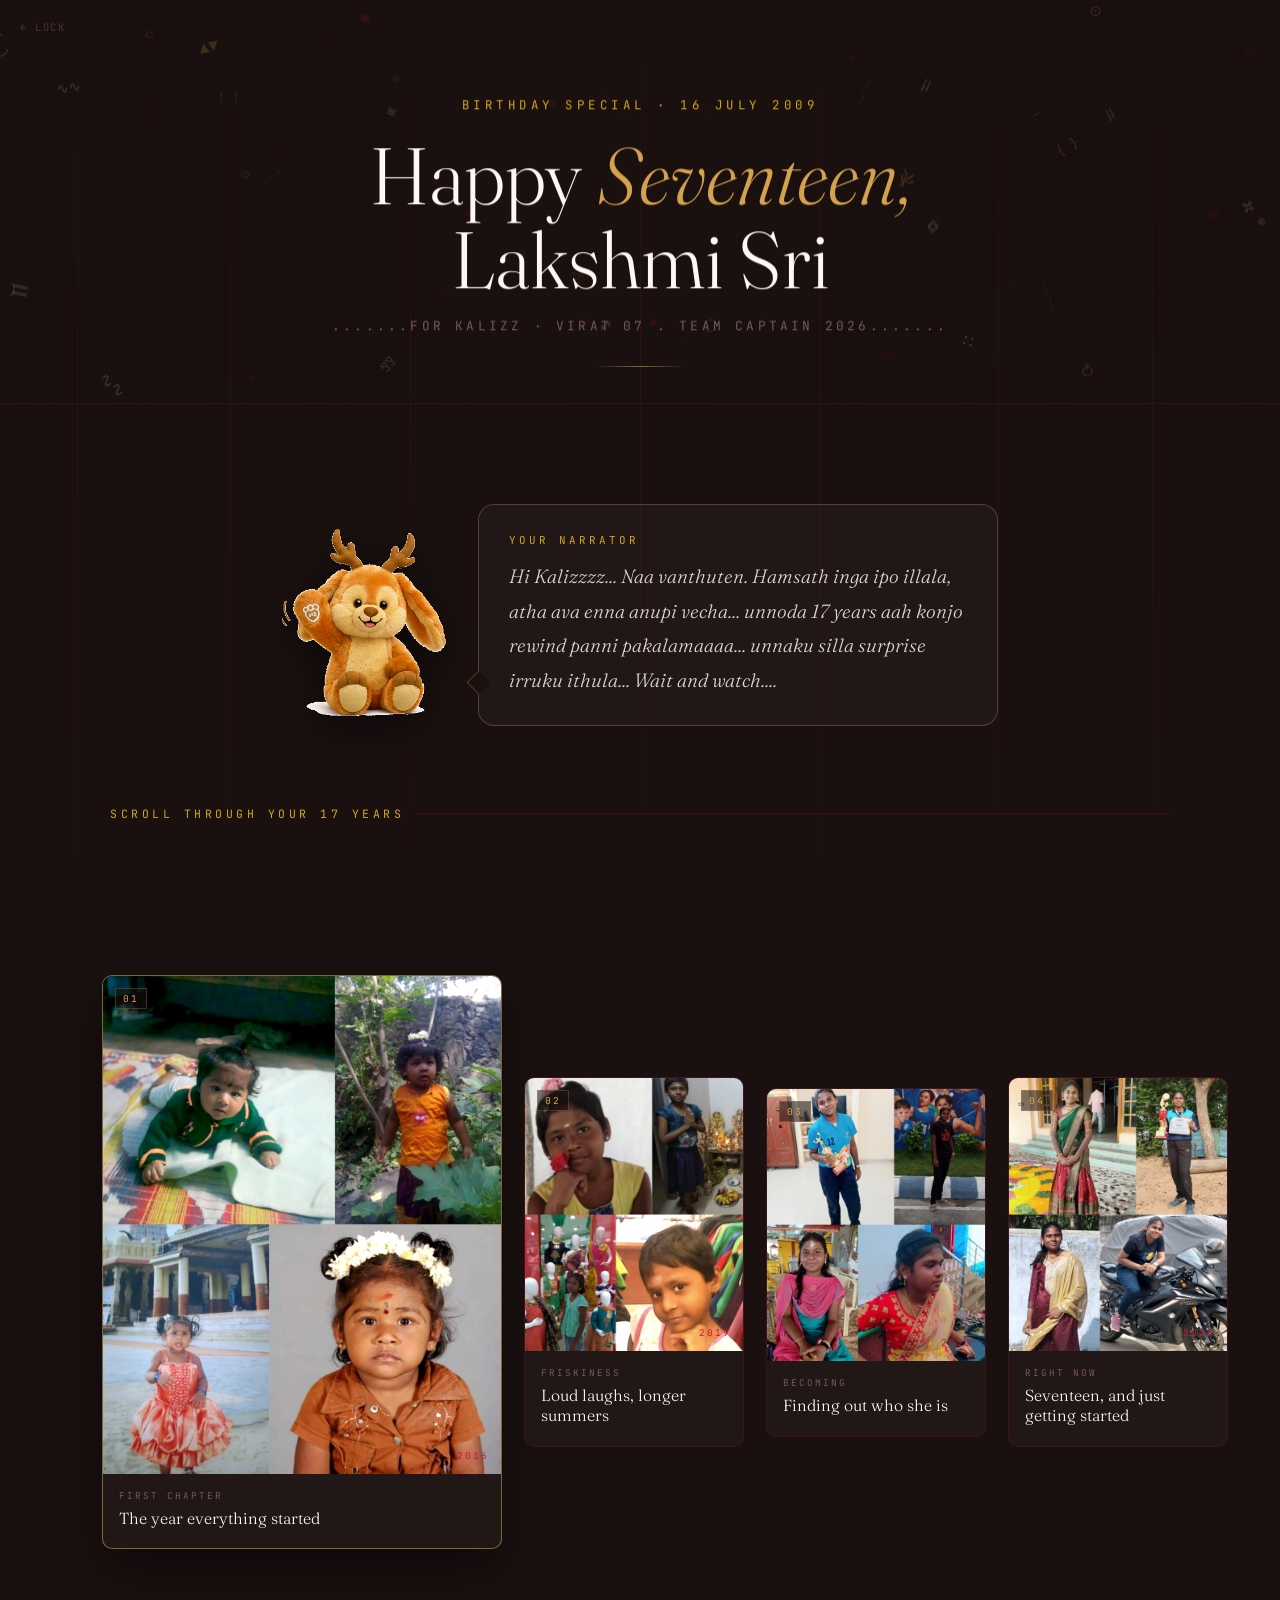
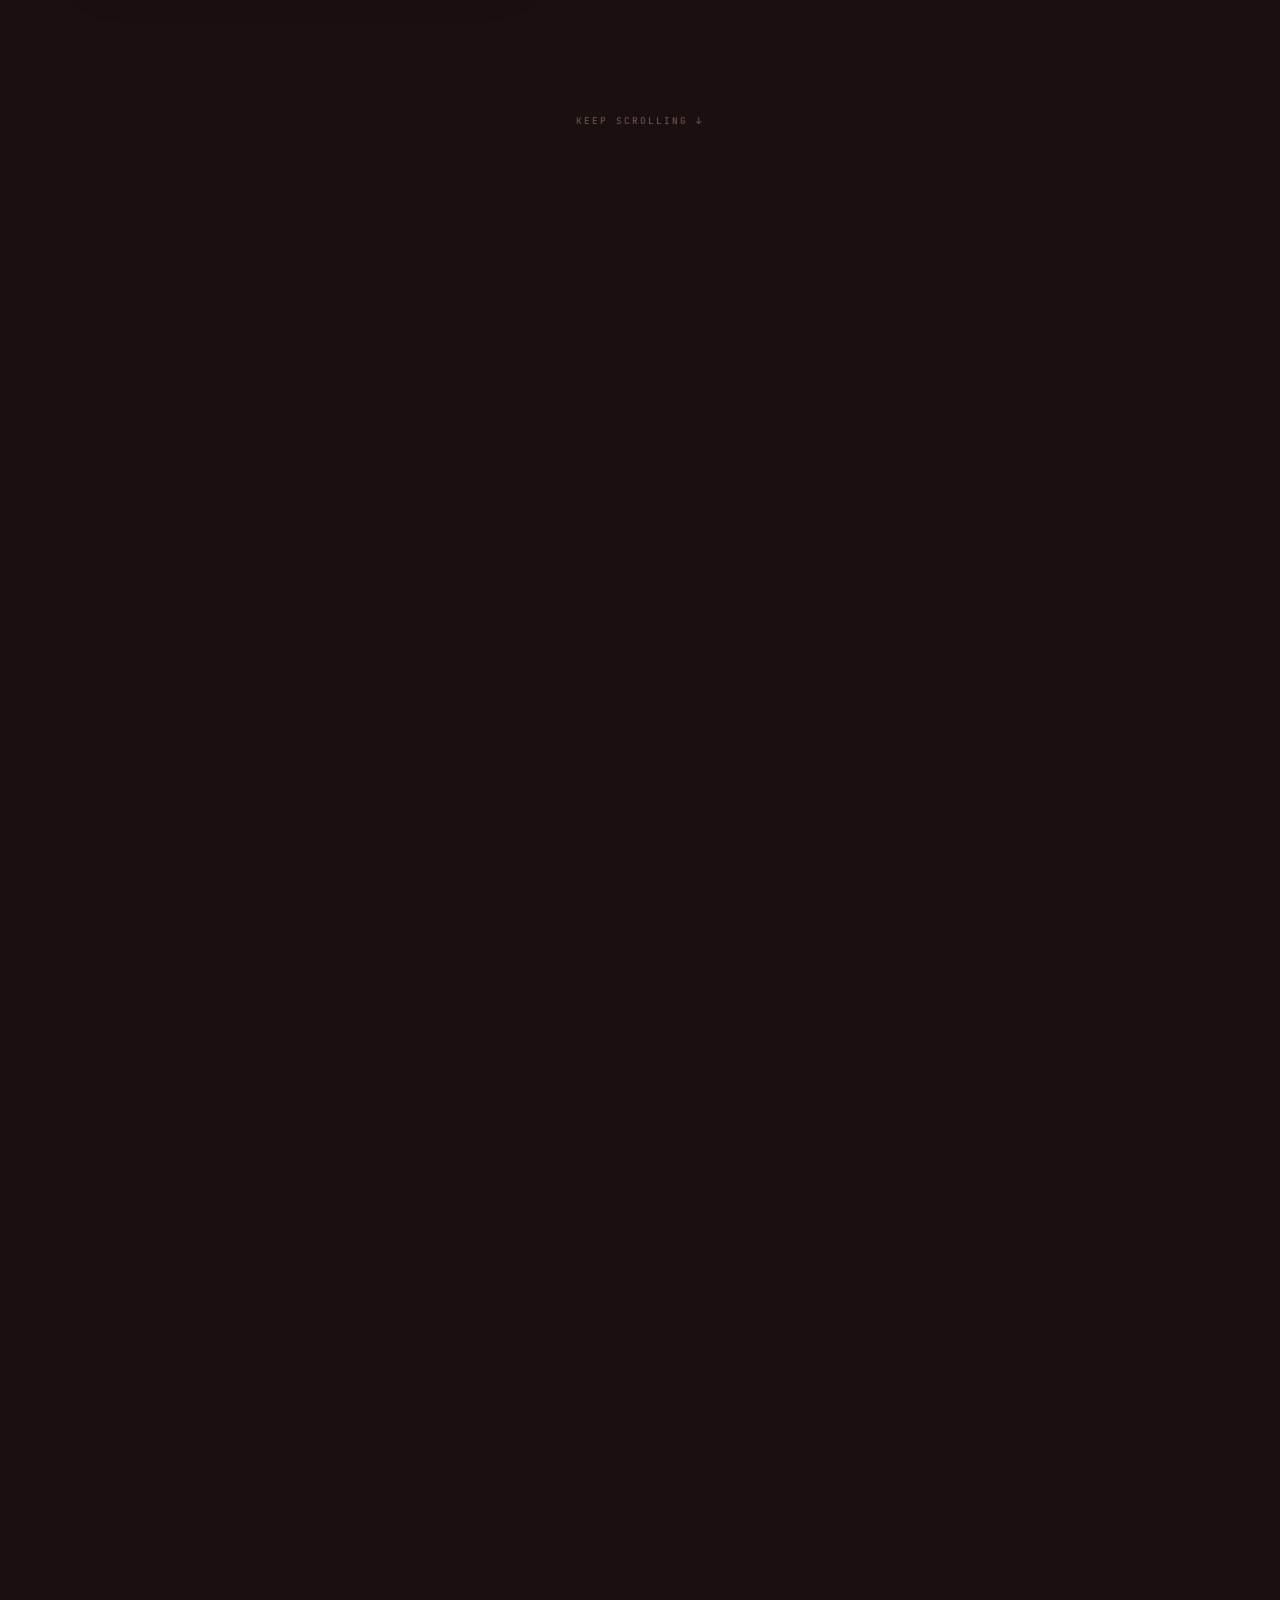
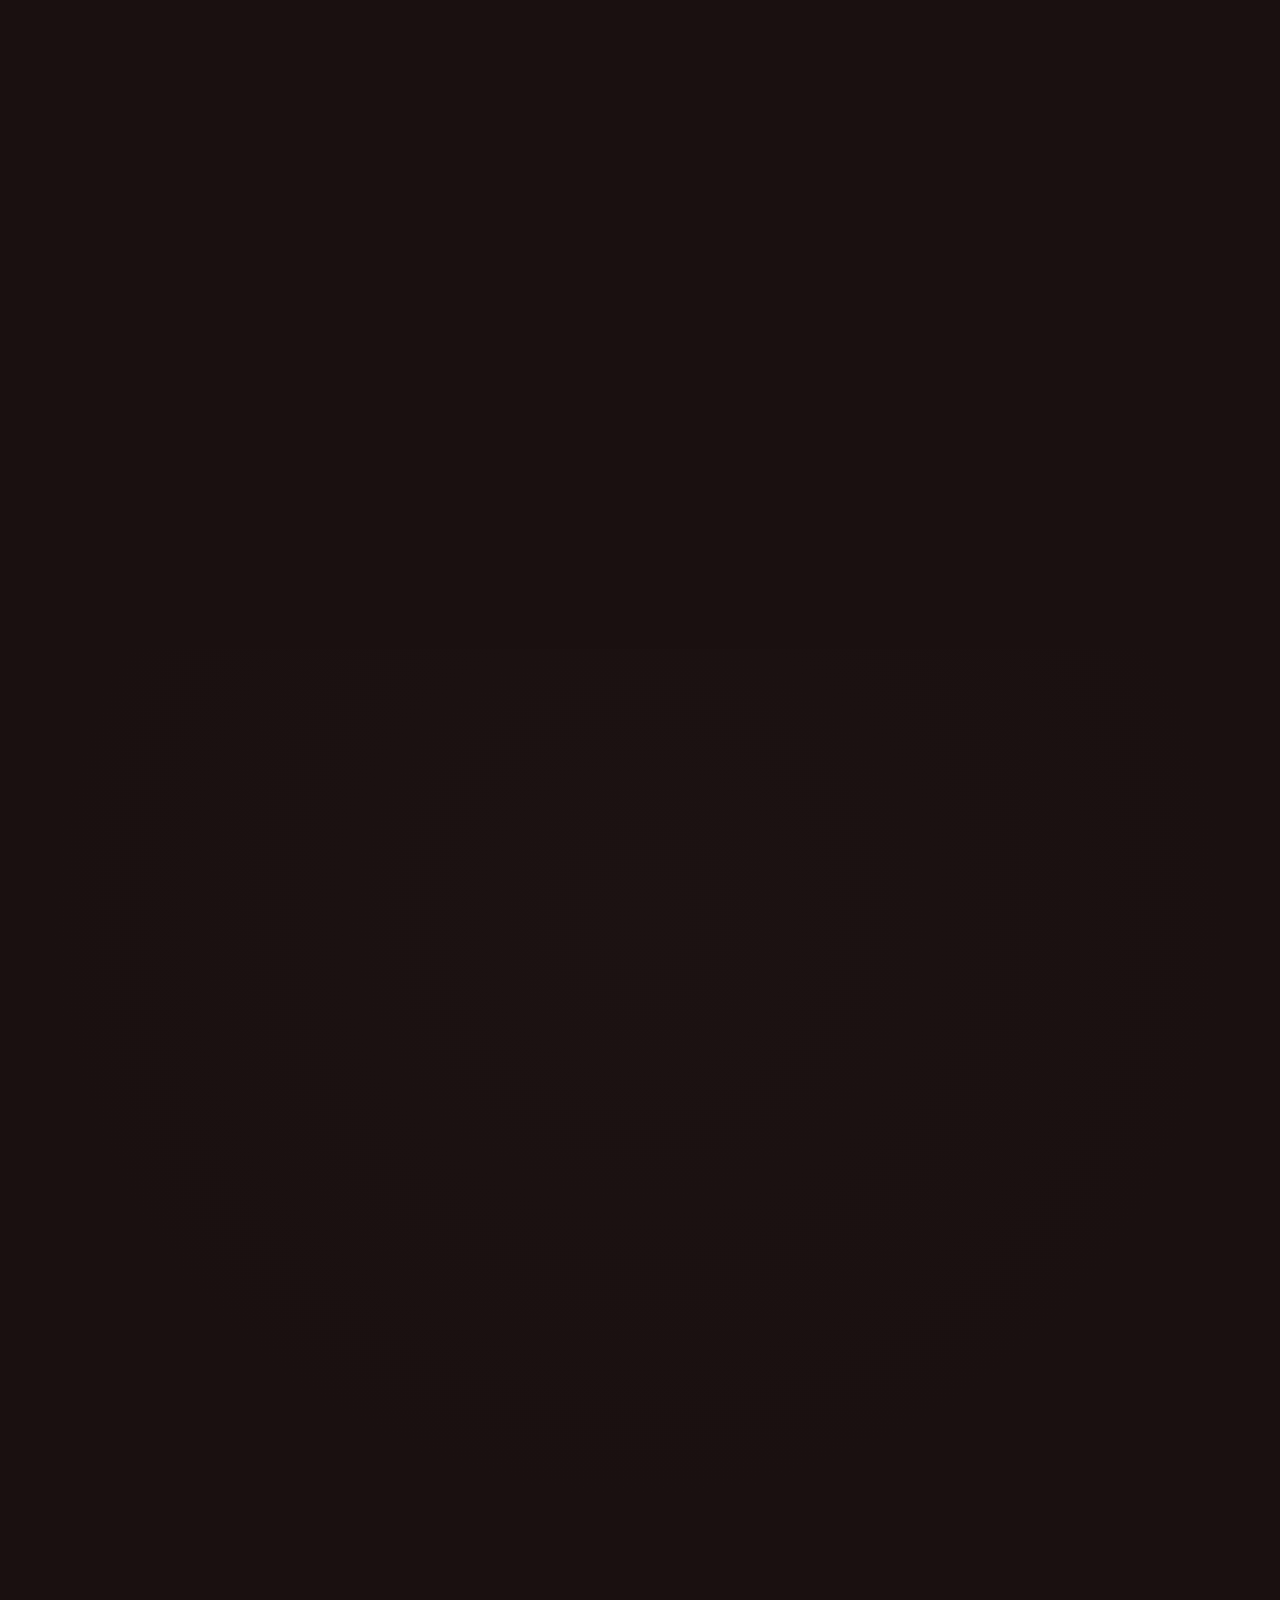
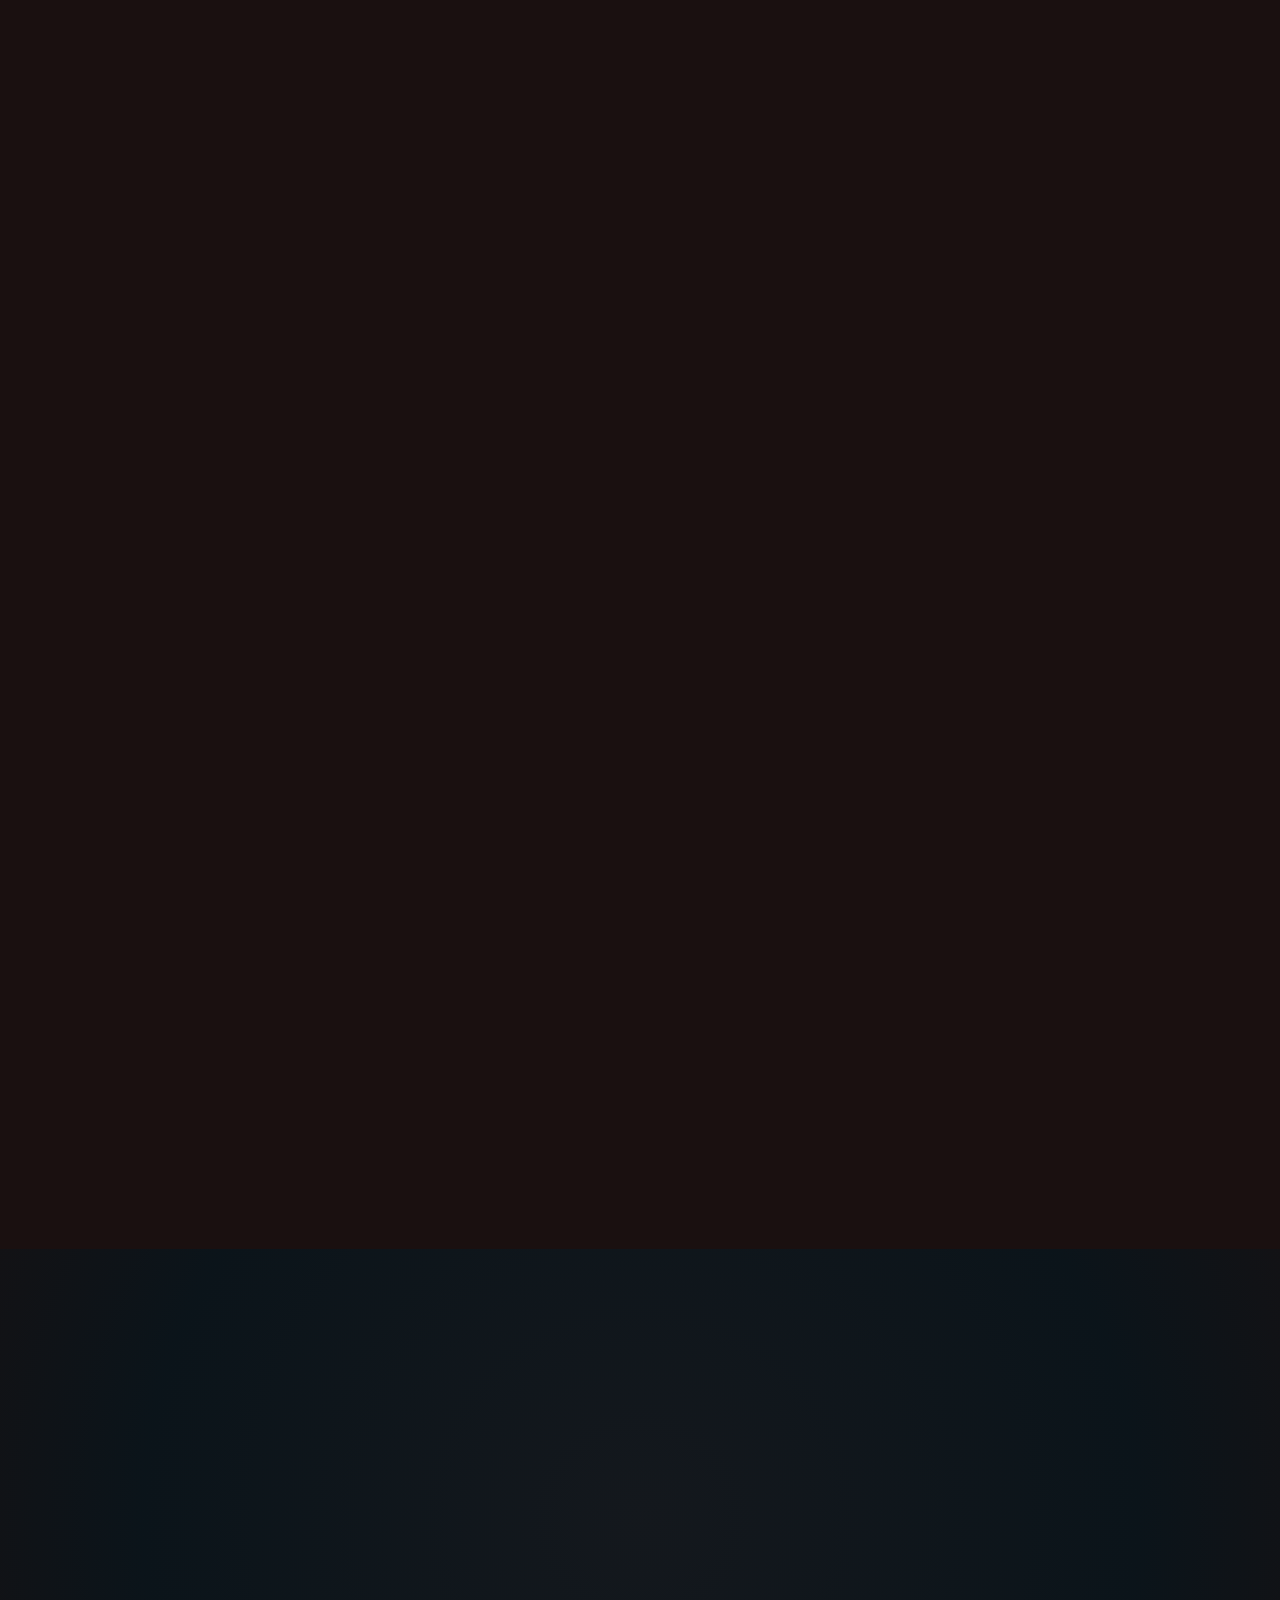
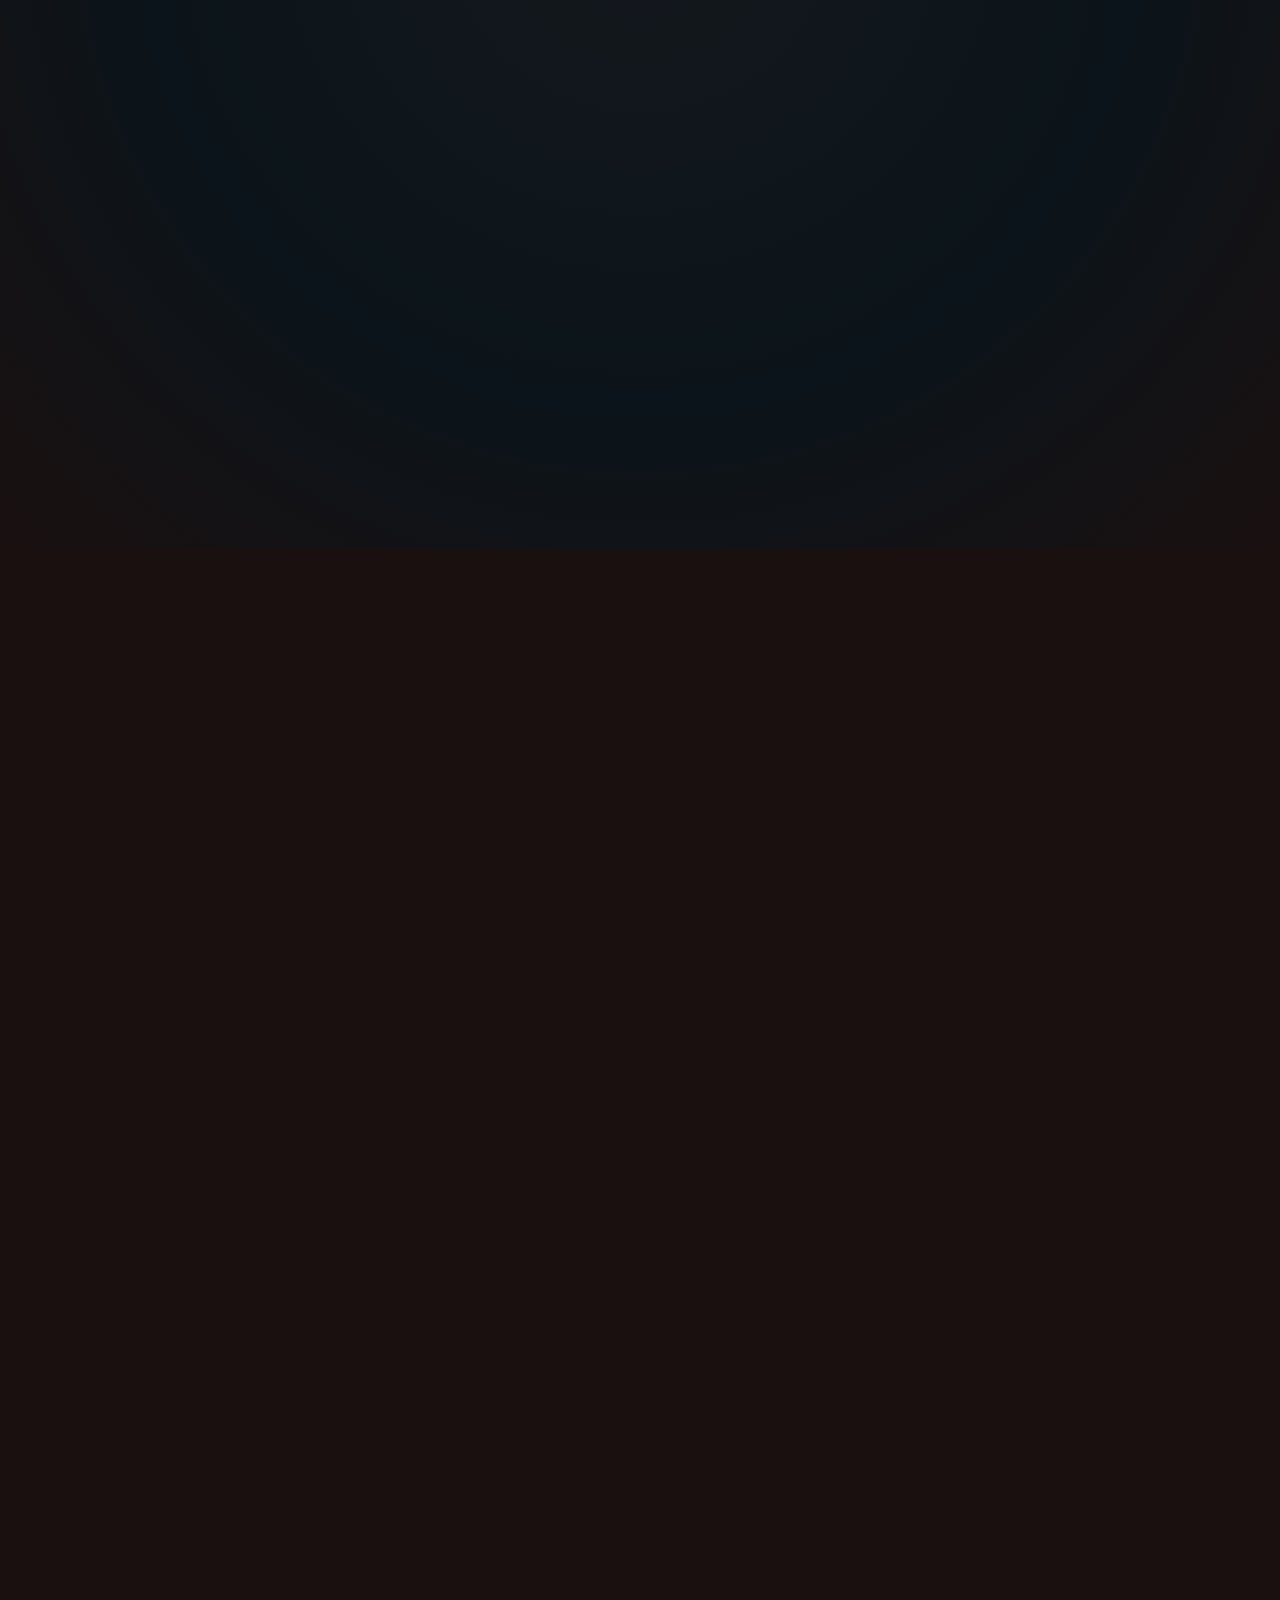
==== commit 5c514975: "it's done" ====
--- a/story.html
+++ b/story.html
@@ -2689,7 +2689,7 @@
   <!-- ── Final Video: closing birthday message ── -->
   <section class="final-video-section" id="finalVideoSection">
     <div class="final-video-inner">
-      <p class="final-video-label">surprise</p>
+      <p class="final-video-label">Token of Love</p>
       <div class="final-video-box">
         <div class="final-video-wrap">
           <video id="finalVideo" src="assets/surprise.mp4" playsinline muted></video>
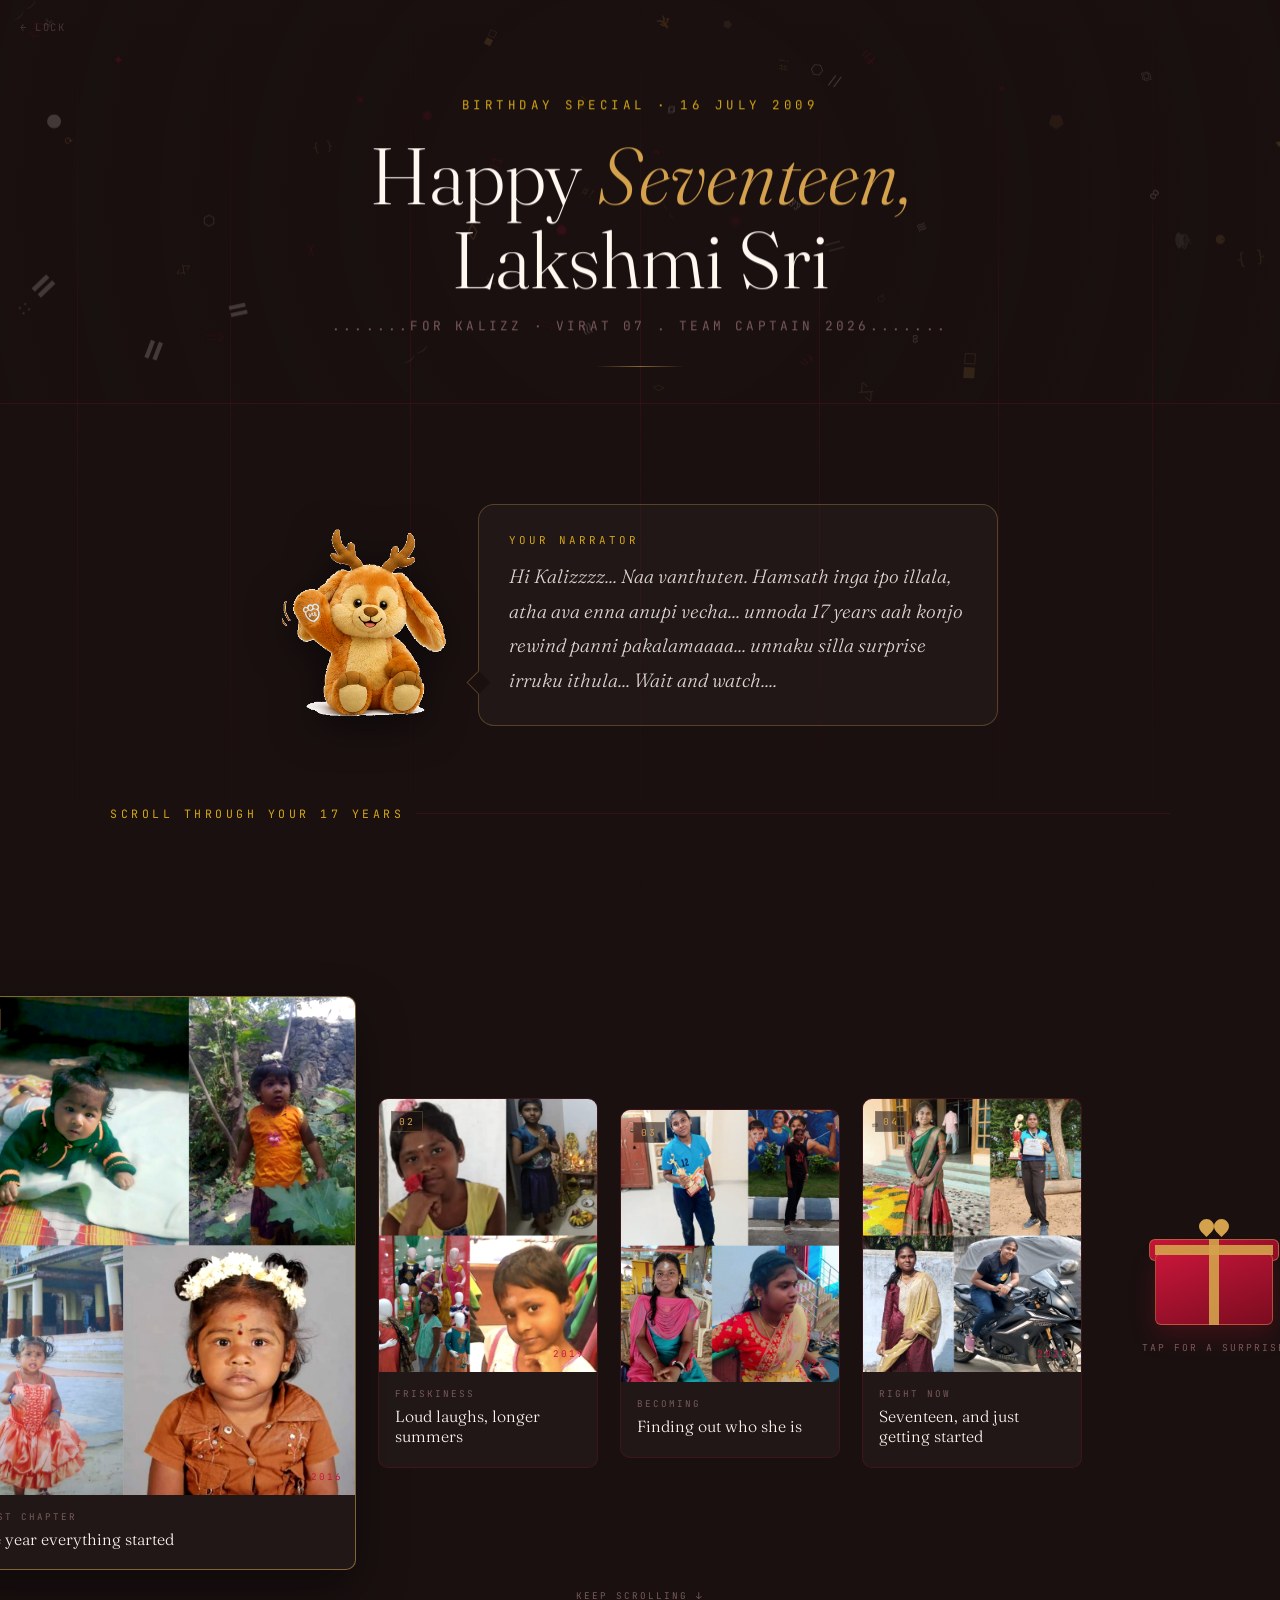
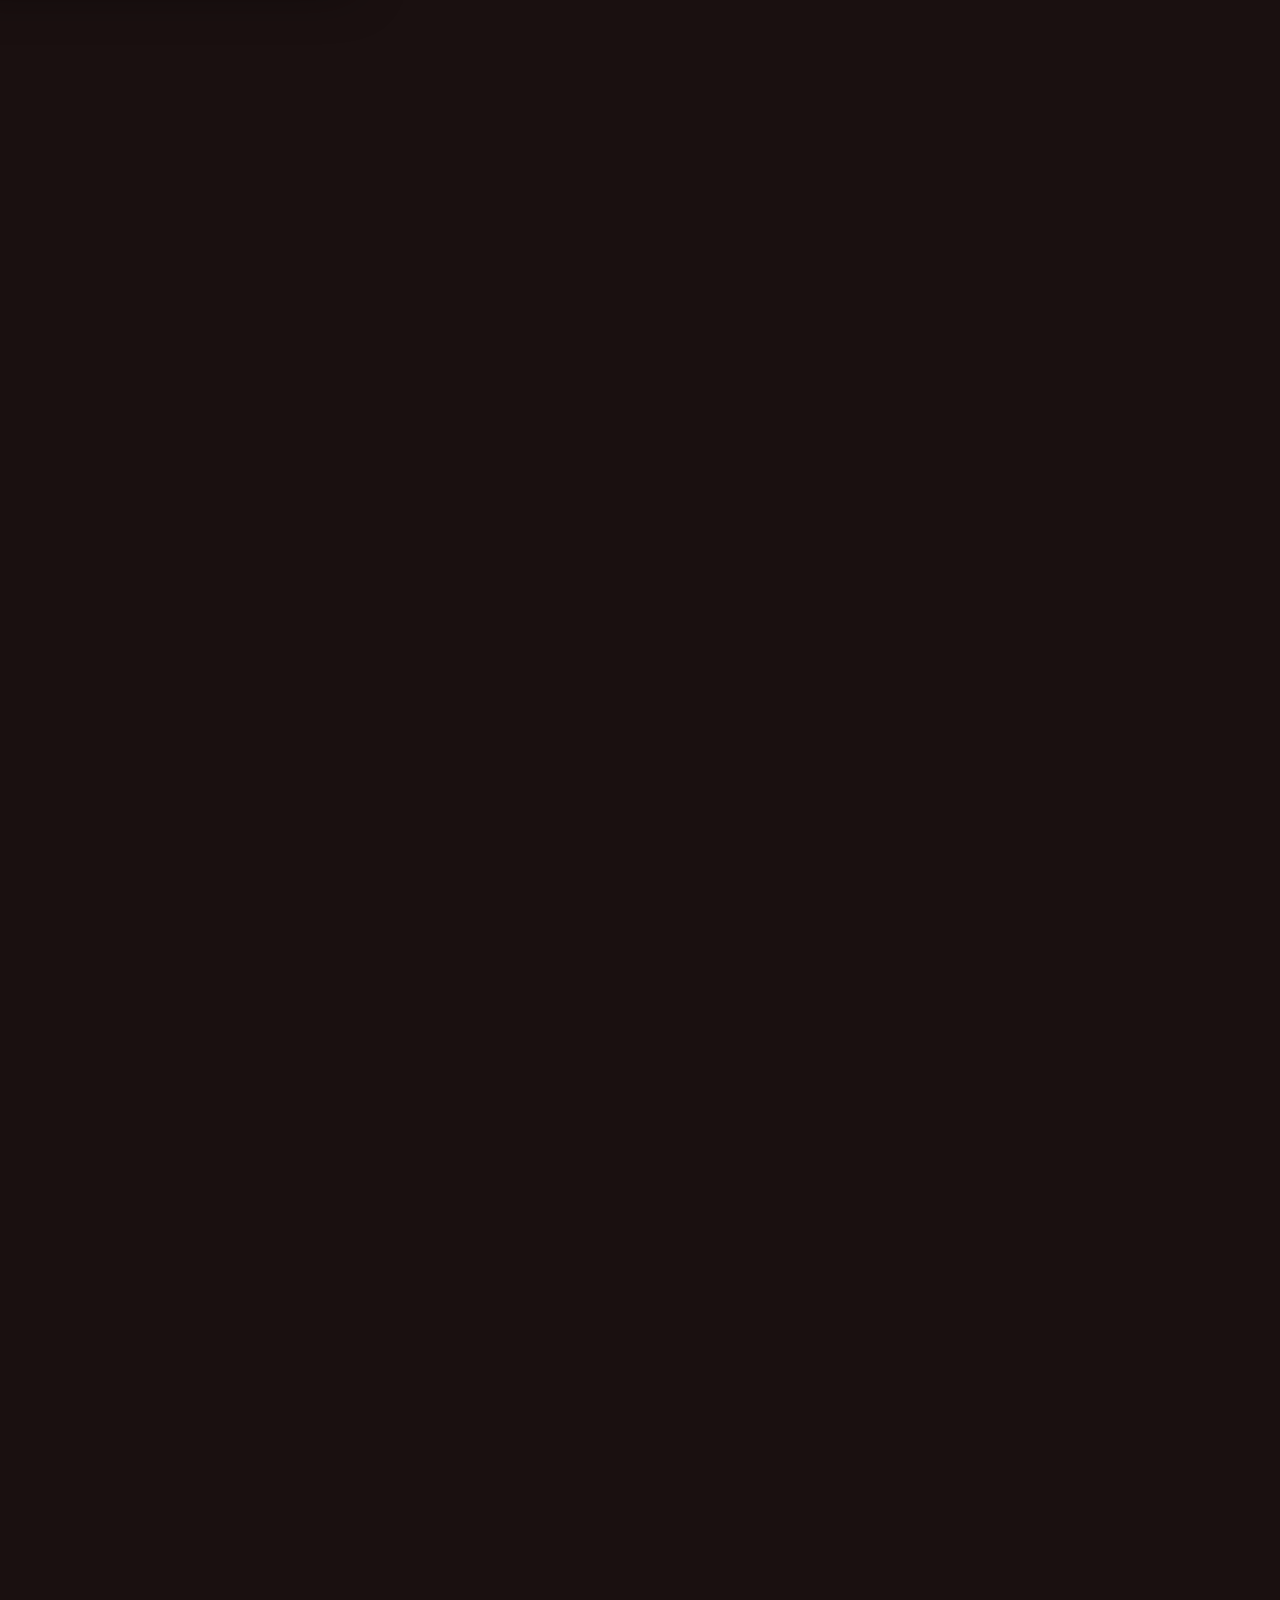
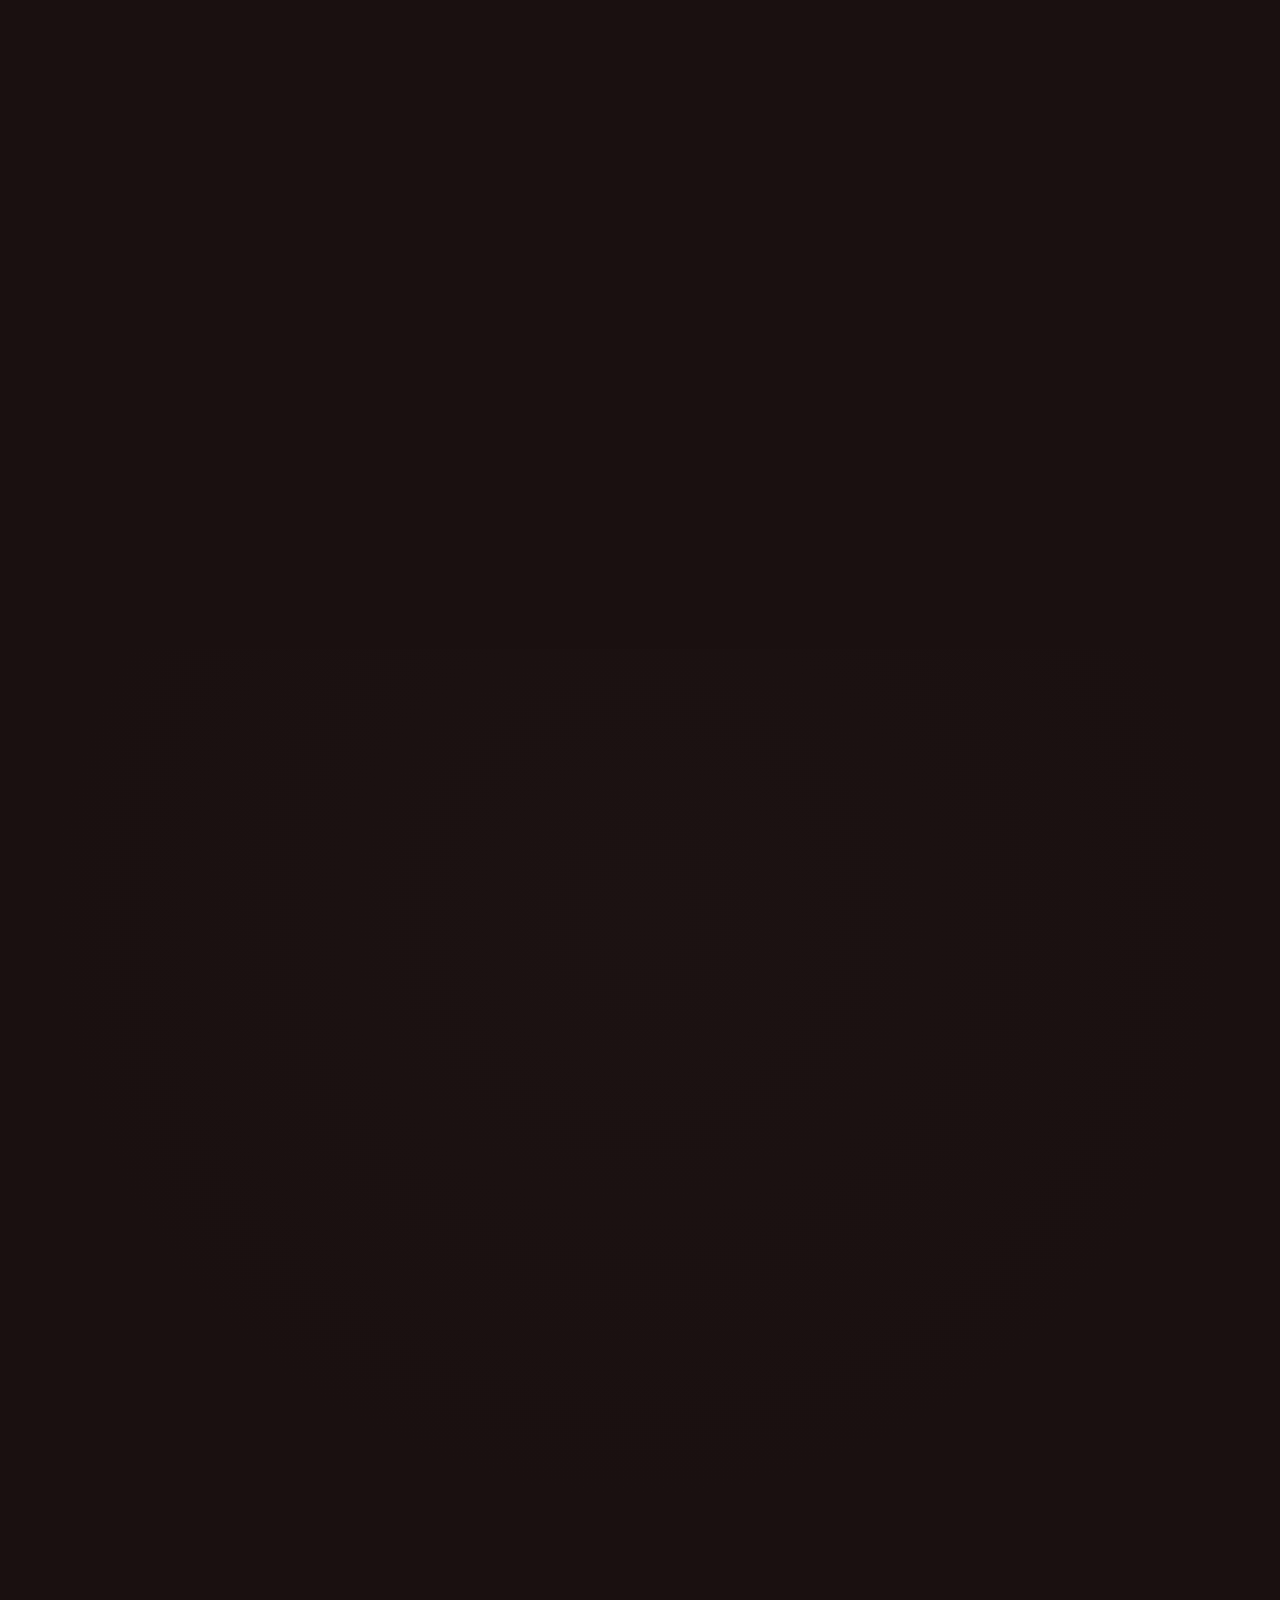
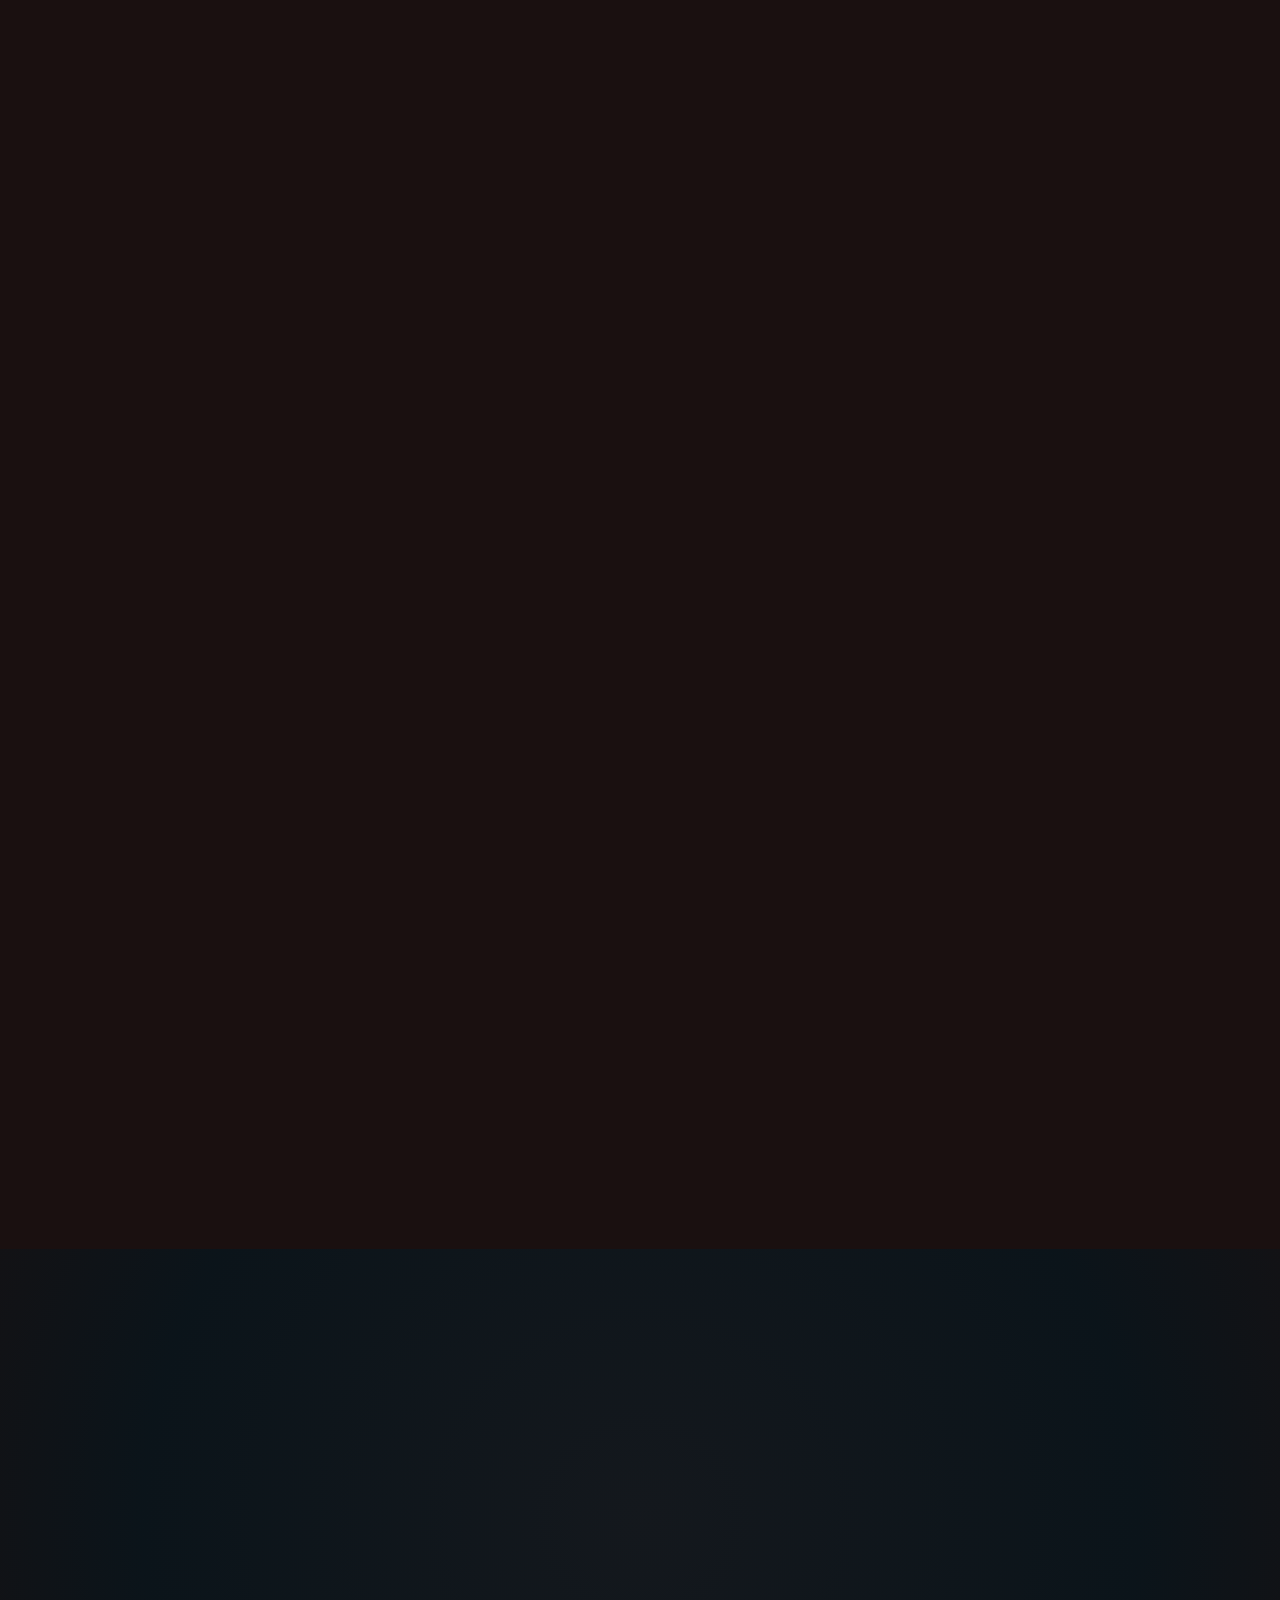
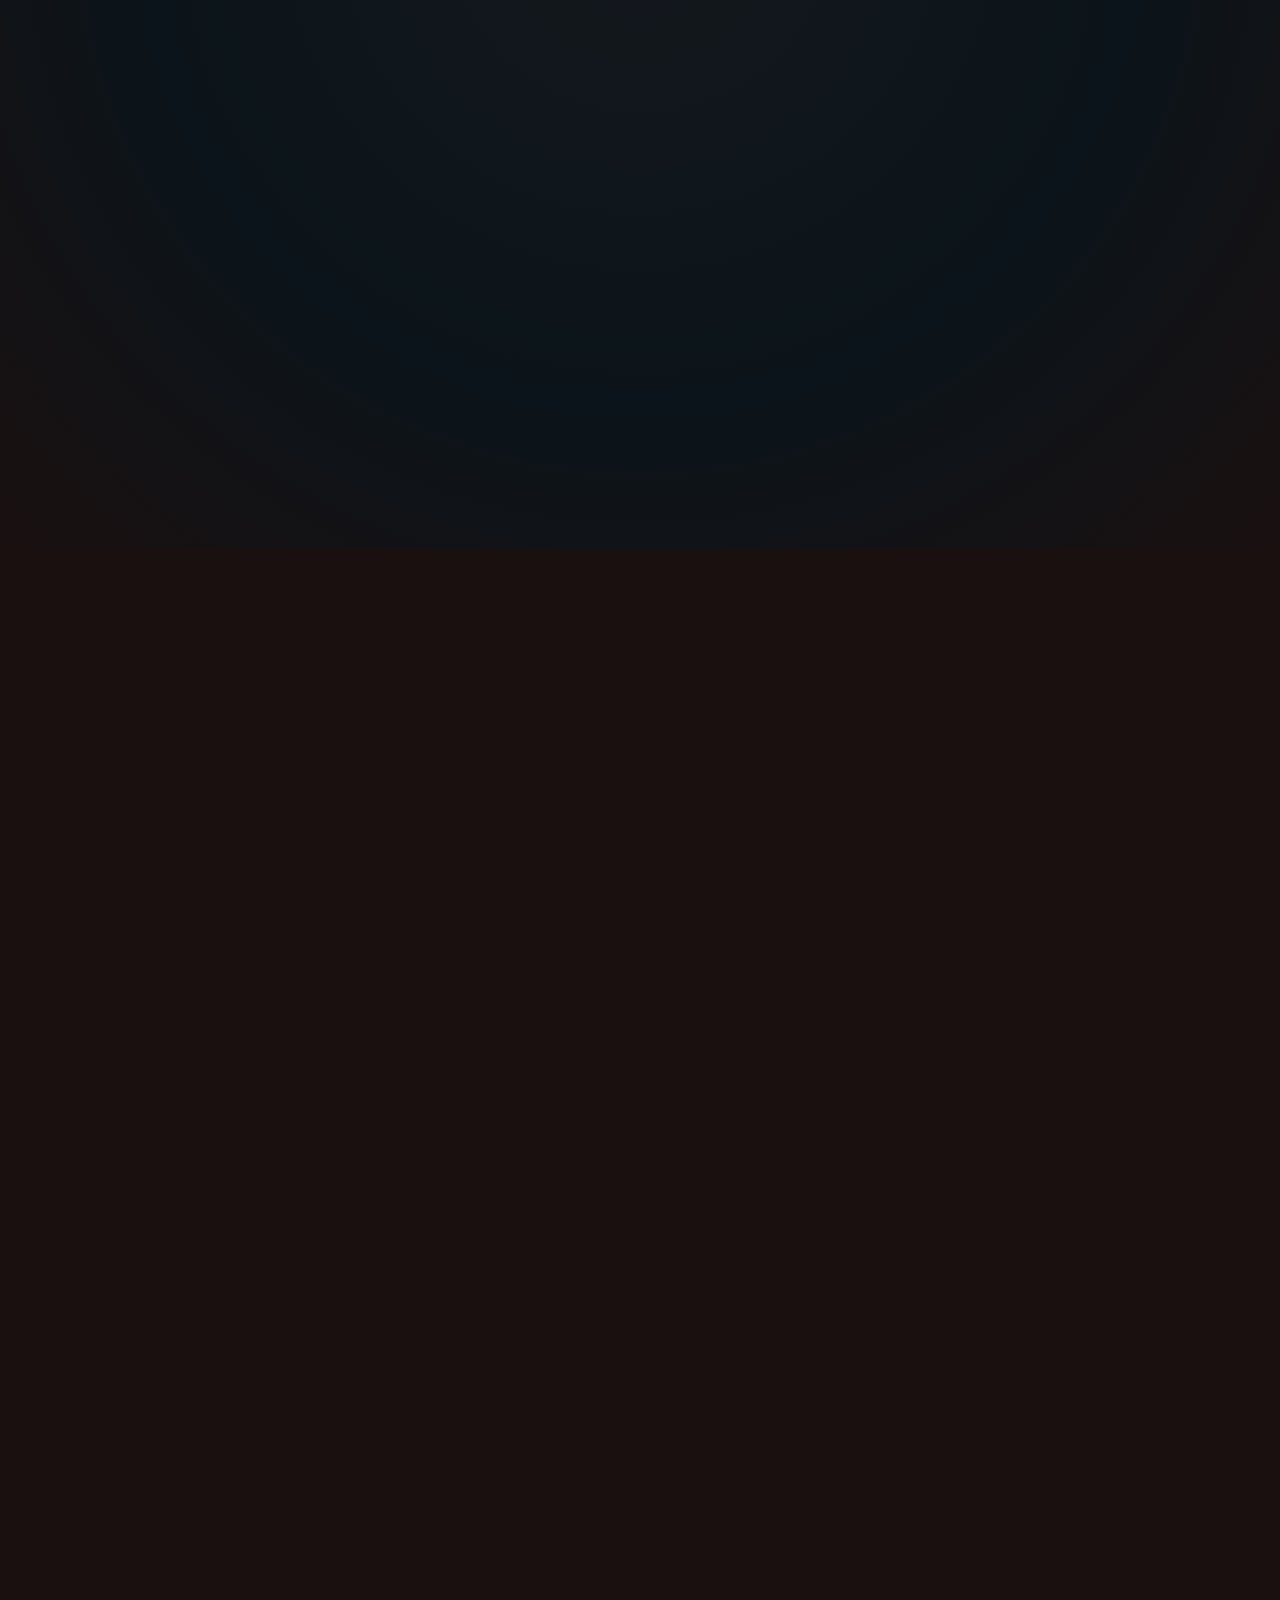
==== commit 18caf858: "it's done" ====
--- a/story.html
+++ b/story.html
@@ -3,7 +3,7 @@
 <head>
   <meta charset="UTF-8">
   <meta name="viewport" content="width=device-width, initial-scale=1.0">
-  <title>Lakshmi Sri · Seventeen · Archive</title>
+  <title>Lakshmi Sri · Virat</title>
   <link rel="preconnect" href="https://fonts.googleapis.com">
   <link rel="preconnect" href="https://fonts.gstatic.com" crossorigin>
   <link href="https://fonts.googleapis.com/css2?family=Fraunces:ital,wght@0,300;0,400;1,300;1,400&family=JetBrains+Mono:wght@300;400&display=swap" rel="stylesheet">
@@ -568,8 +568,9 @@
   width: 100%;
   overflow: hidden;
   display: flex;
-  align-items: flex-start;
-  padding-top: 14vh;
+  flex-direction: column;
+  align-items: center;
+  justify-content: center;
   opacity: 0;
   transition: opacity 0.6s ease;
 }
@@ -668,18 +669,15 @@
     }
 
     .gallery-hint {
-      position: absolute;
-      left: 0;
-      right: 0;
-      bottom: 22px;
-      text-align: center;
-      font-size: 0.58rem;
-      letter-spacing: 2px;
-      text-transform: uppercase;
-      color: var(--muted);
-      animation: hintPulse 2.4s ease-in-out infinite;
-      pointer-events: none;
-    }
+  margin-top: 20px;
+  text-align: center;
+  font-size: 0.58rem;
+  letter-spacing: 2px;
+  text-transform: uppercase;
+  color: var(--muted);
+  animation: hintPulse 2.4s ease-in-out infinite;
+  pointer-events: none;
+}
 
     @keyframes hintPulse {
       0%, 100% { opacity: 0.4; }
@@ -2082,7 +2080,7 @@
   .school-id-text {
   position: absolute;
   left: 10%; right: 10%;
-  top: 61%;
+  top: 63%;
   display: flex;
   flex-direction: column;
   align-items: center;
@@ -2356,11 +2354,12 @@
         </figcaption>
     </figure>
 
-    <figure class="fc-card fc-landscape" data-speed="1.3" style="top:44%; left:34%; --r:2deg;">
+    <figure class="fc-card fc-landscape fc-stack-card fc-wide">
       <span class="fc-tape"></span>
-      <div class="fc-photo"><img src="assets/fam8.jpeg" alt="All of us" loading="lazy"></div>
-      <figcaption class="fc-cap"><span class="fc-label">All of us</span><span class="fc-caption">the whole crew</span></figcaption>
-    </figure>
+      <div class="fc-photo">
+        <img src="assets/fam8.jpeg" alt="All of us"></div>
+        <figcaption class="fc-cap"><span class="fc-label">All of us</span>
+      <span class="fc-caption">the whole crew</span></figcaption></figure>
 
     <figure class="fc-card fc-portrait" data-speed="1.4" style="top:38%; left:74%; --r:-5deg;">
       <span class="fc-tape"></span>
@@ -2521,6 +2520,10 @@
     .fc-stack-card.fc-portrait  { width: 240px; }
     .fc-stack-card.fc-landscape { width: 320px; }
   }
+  .fc-wide .fc-photo img {
+  object-fit: contain;
+  background: #000;
+}
 </style>
 
 <script>
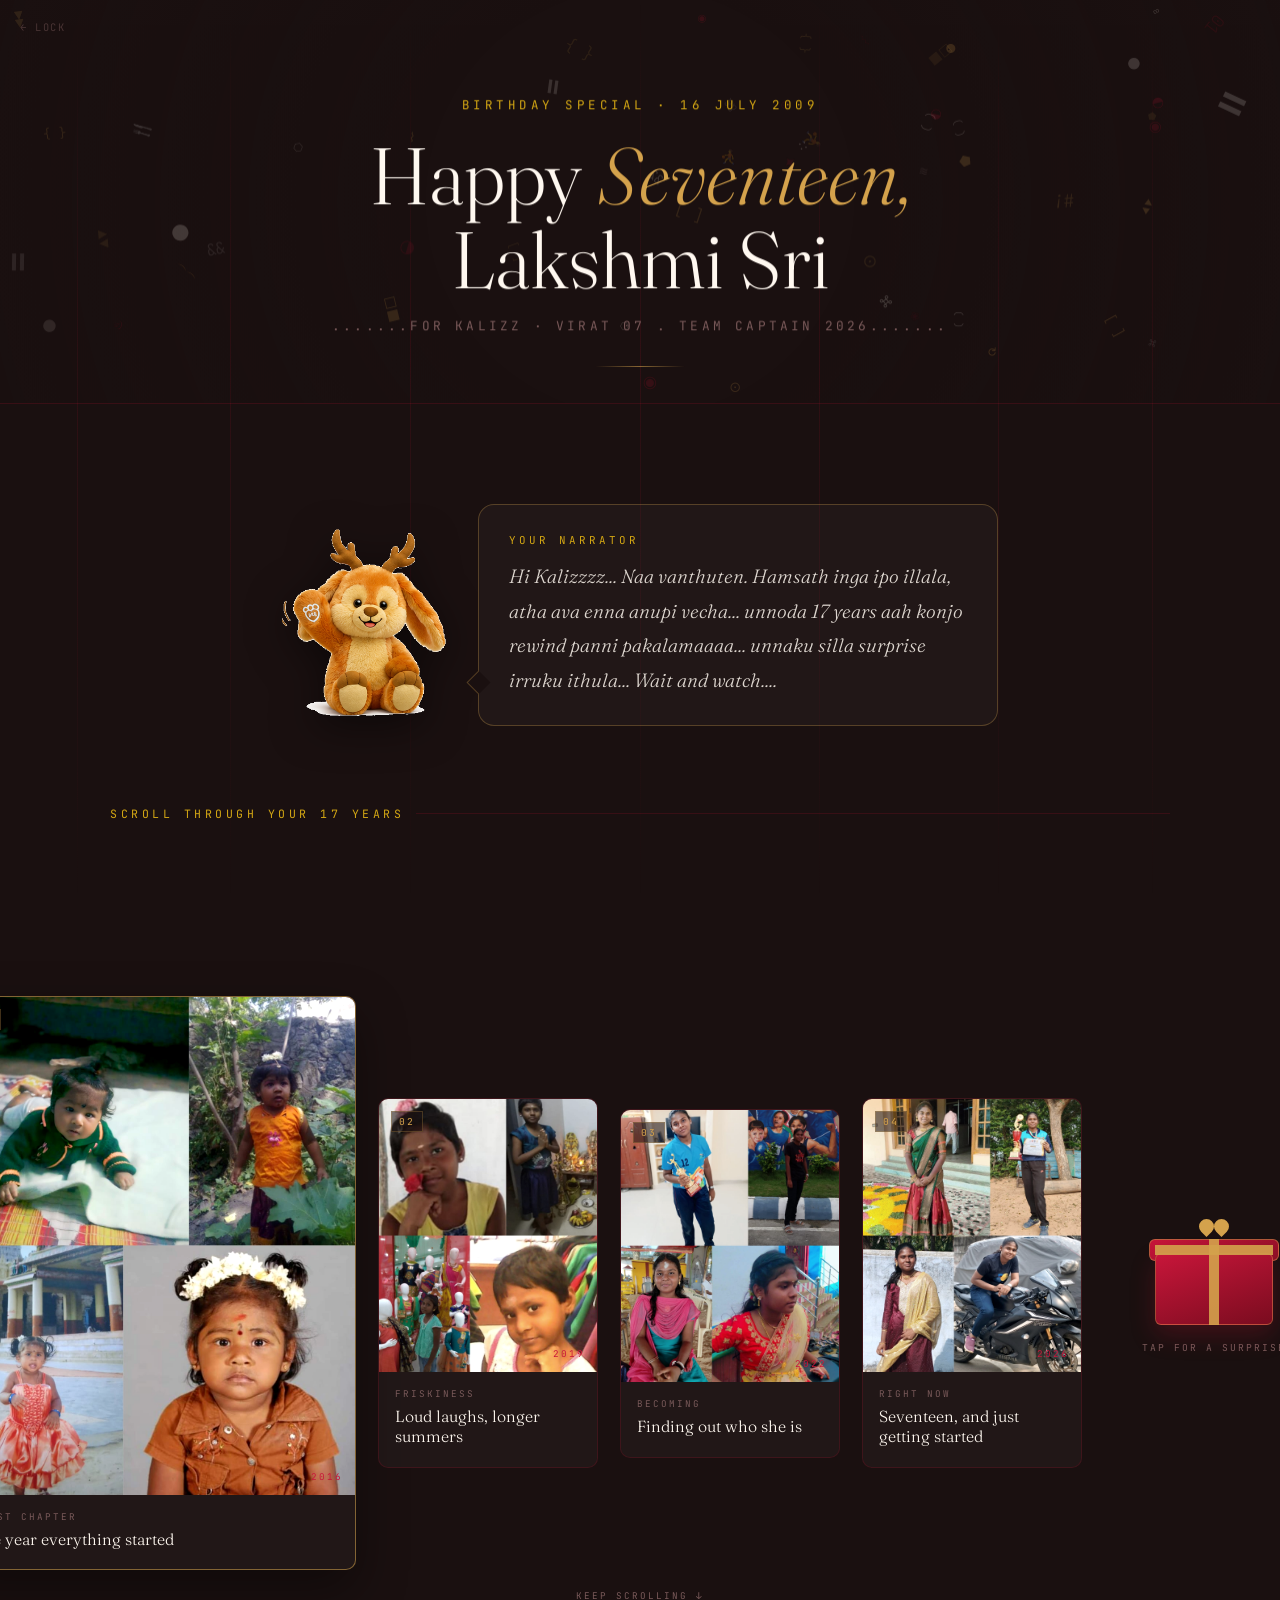
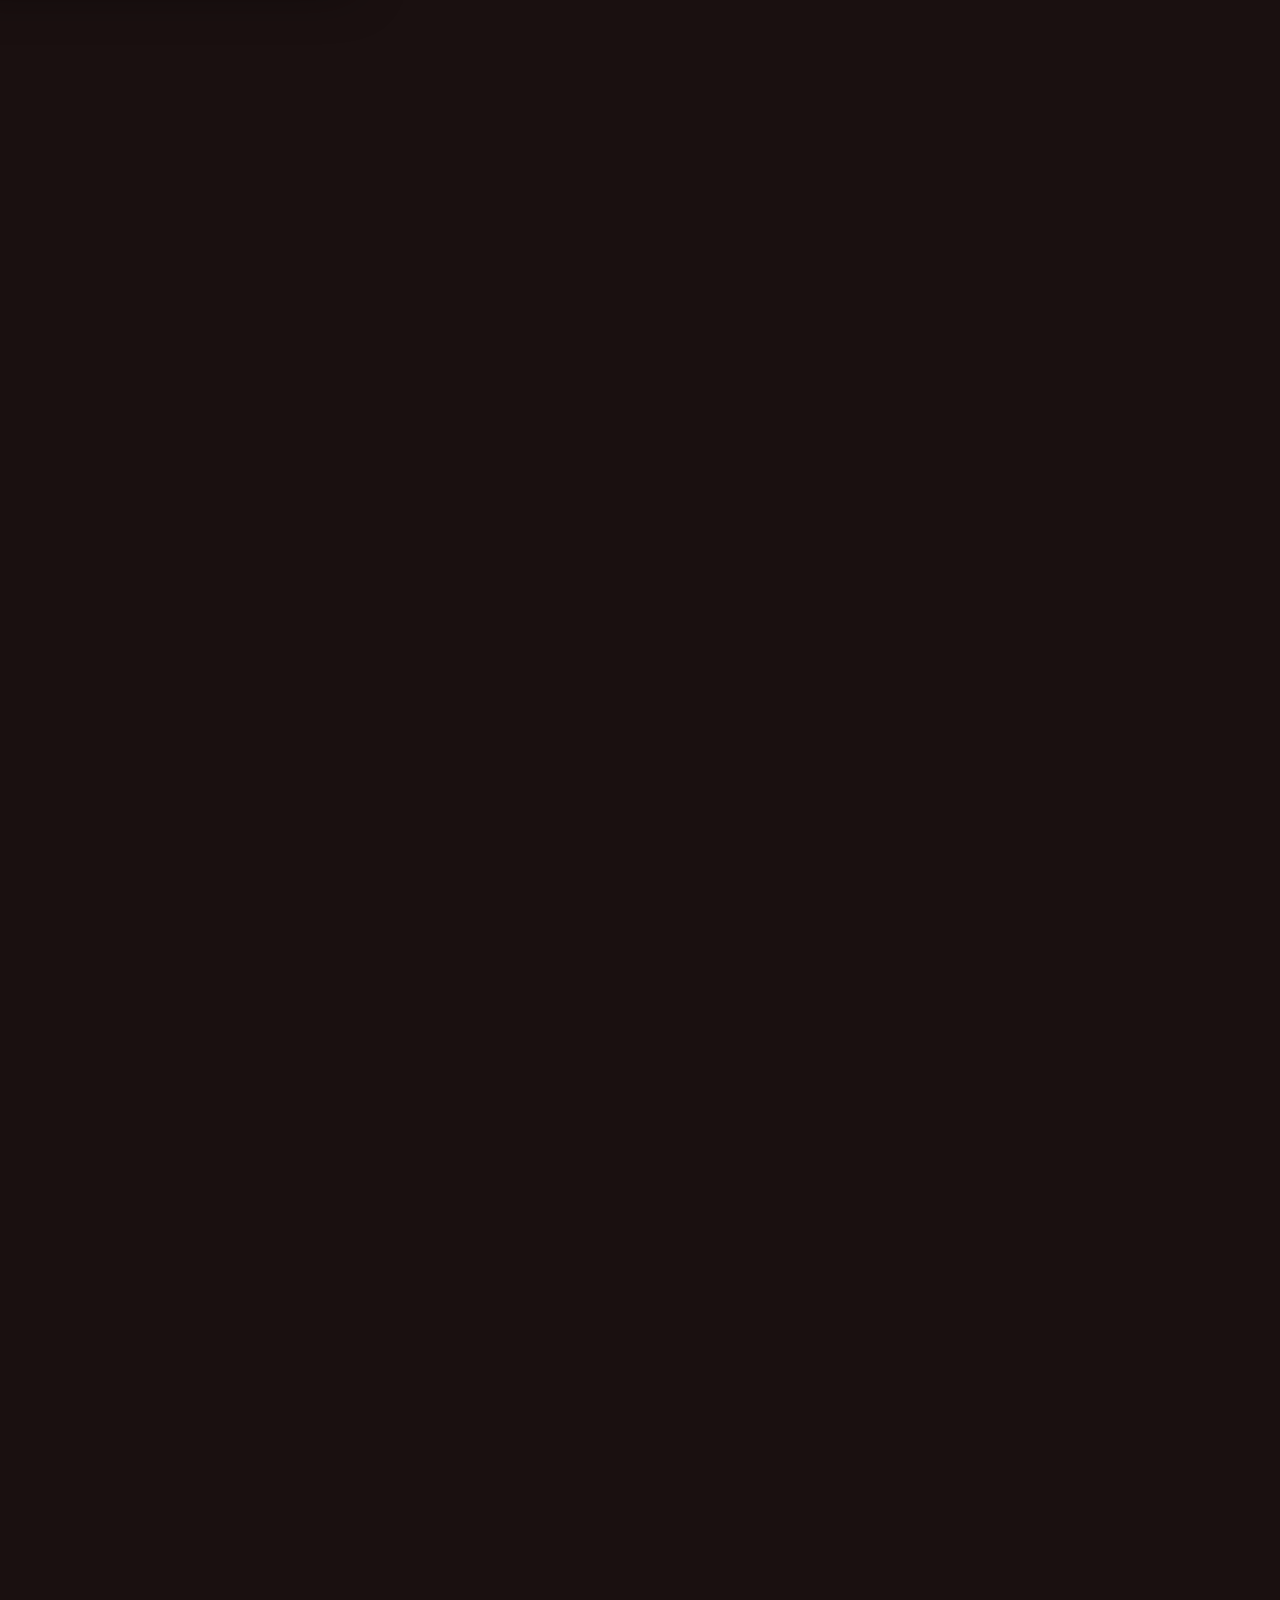
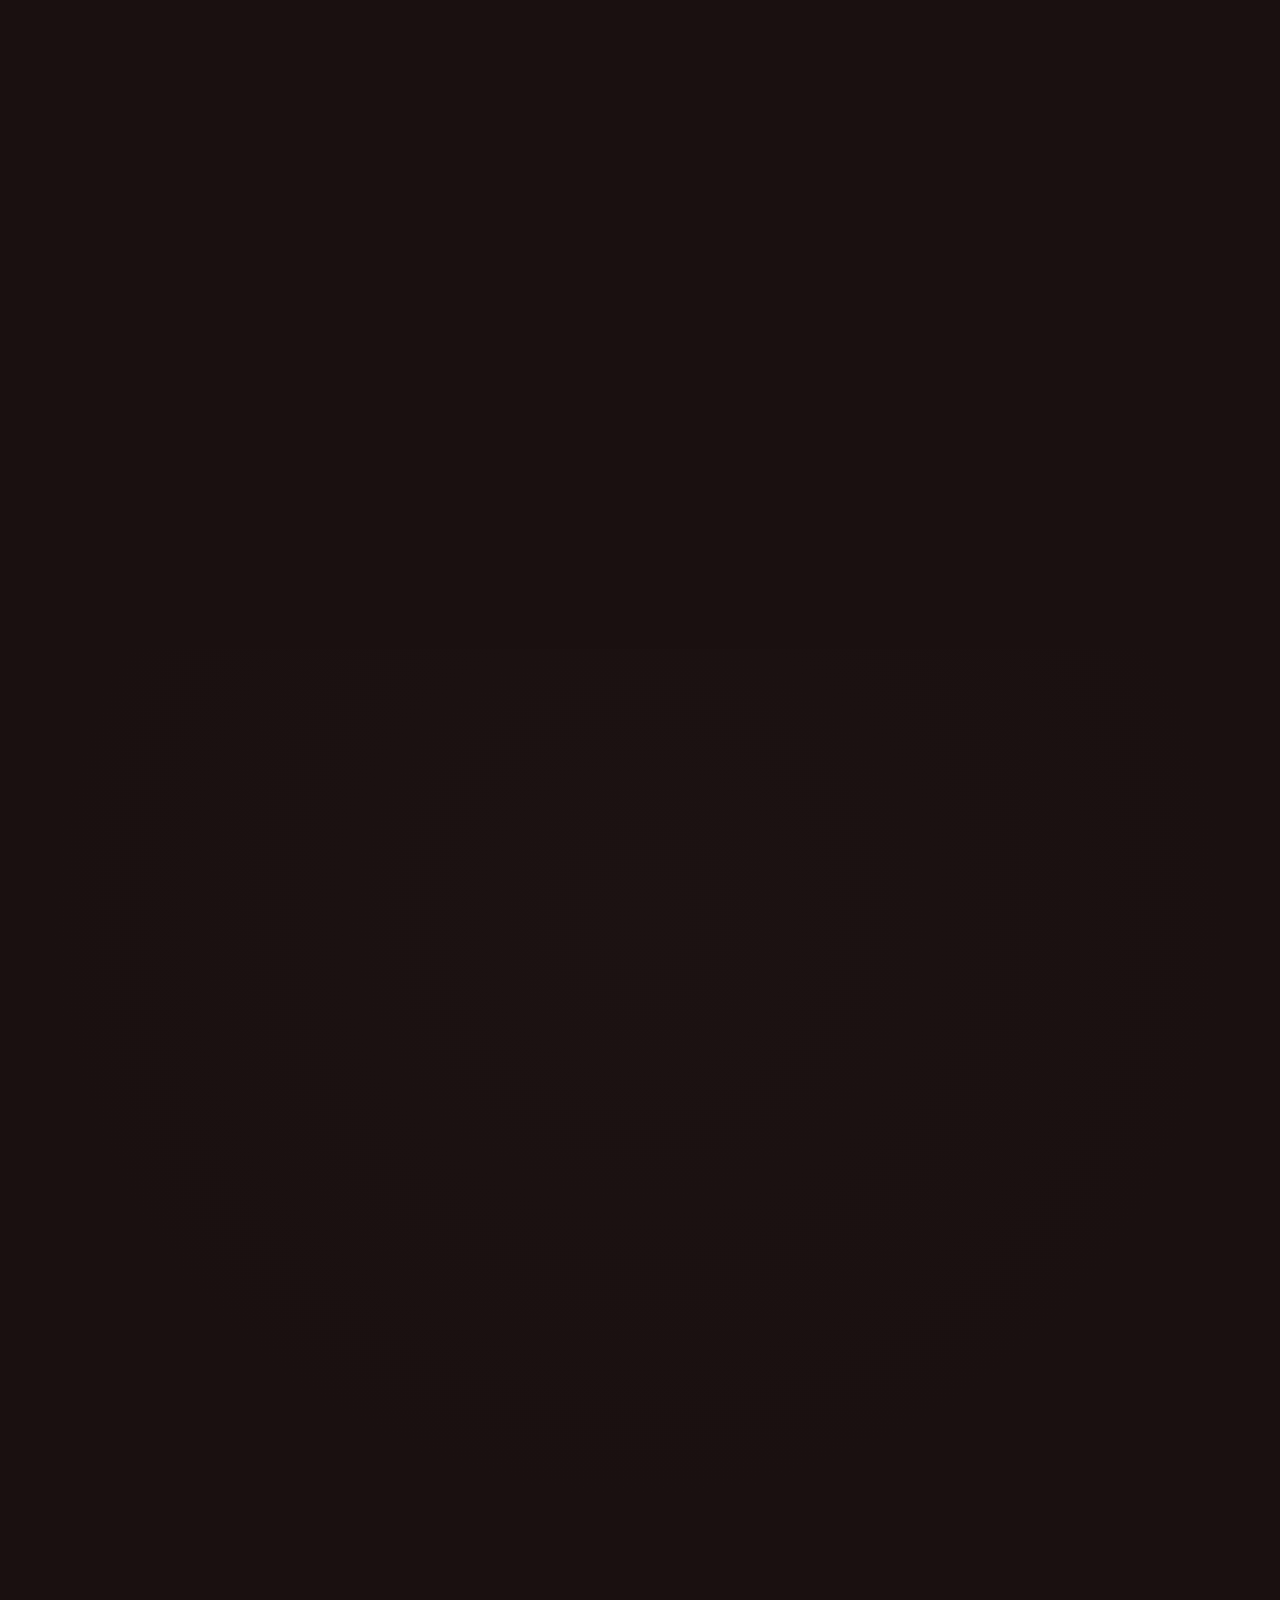
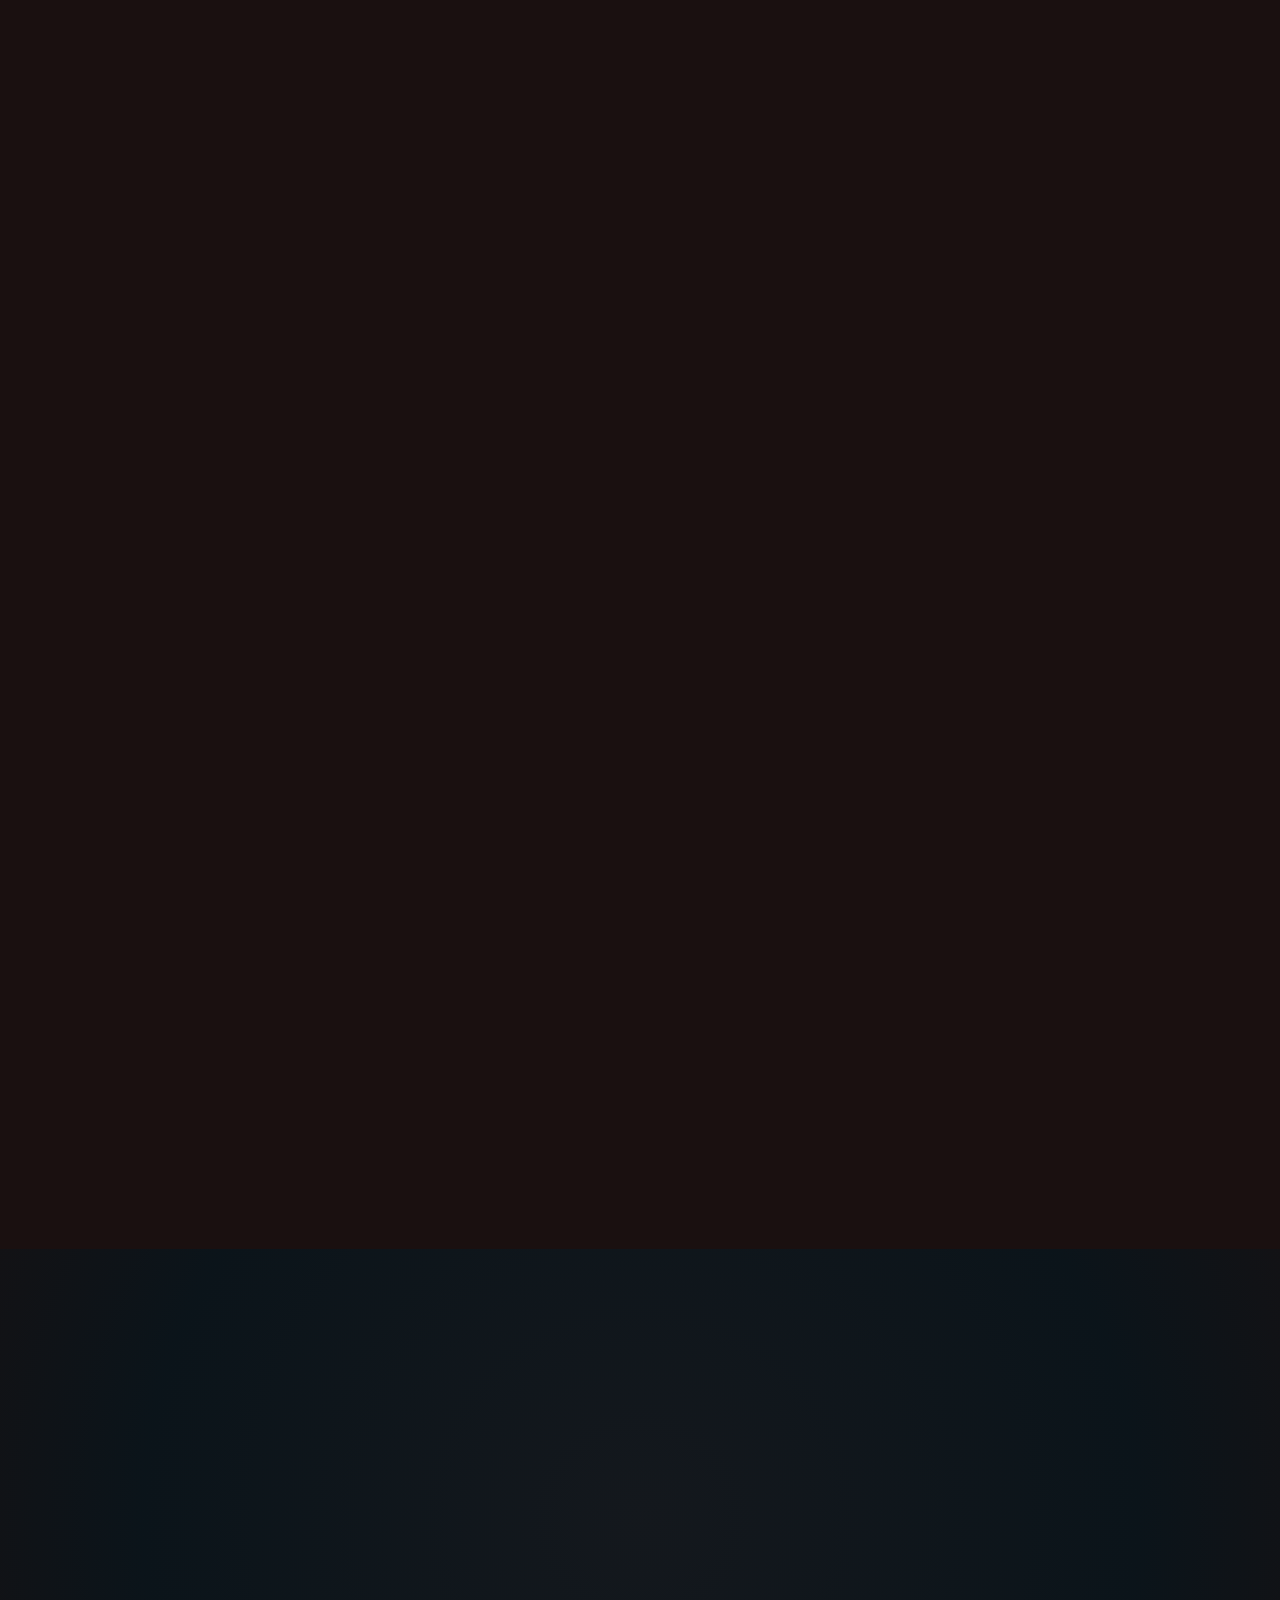
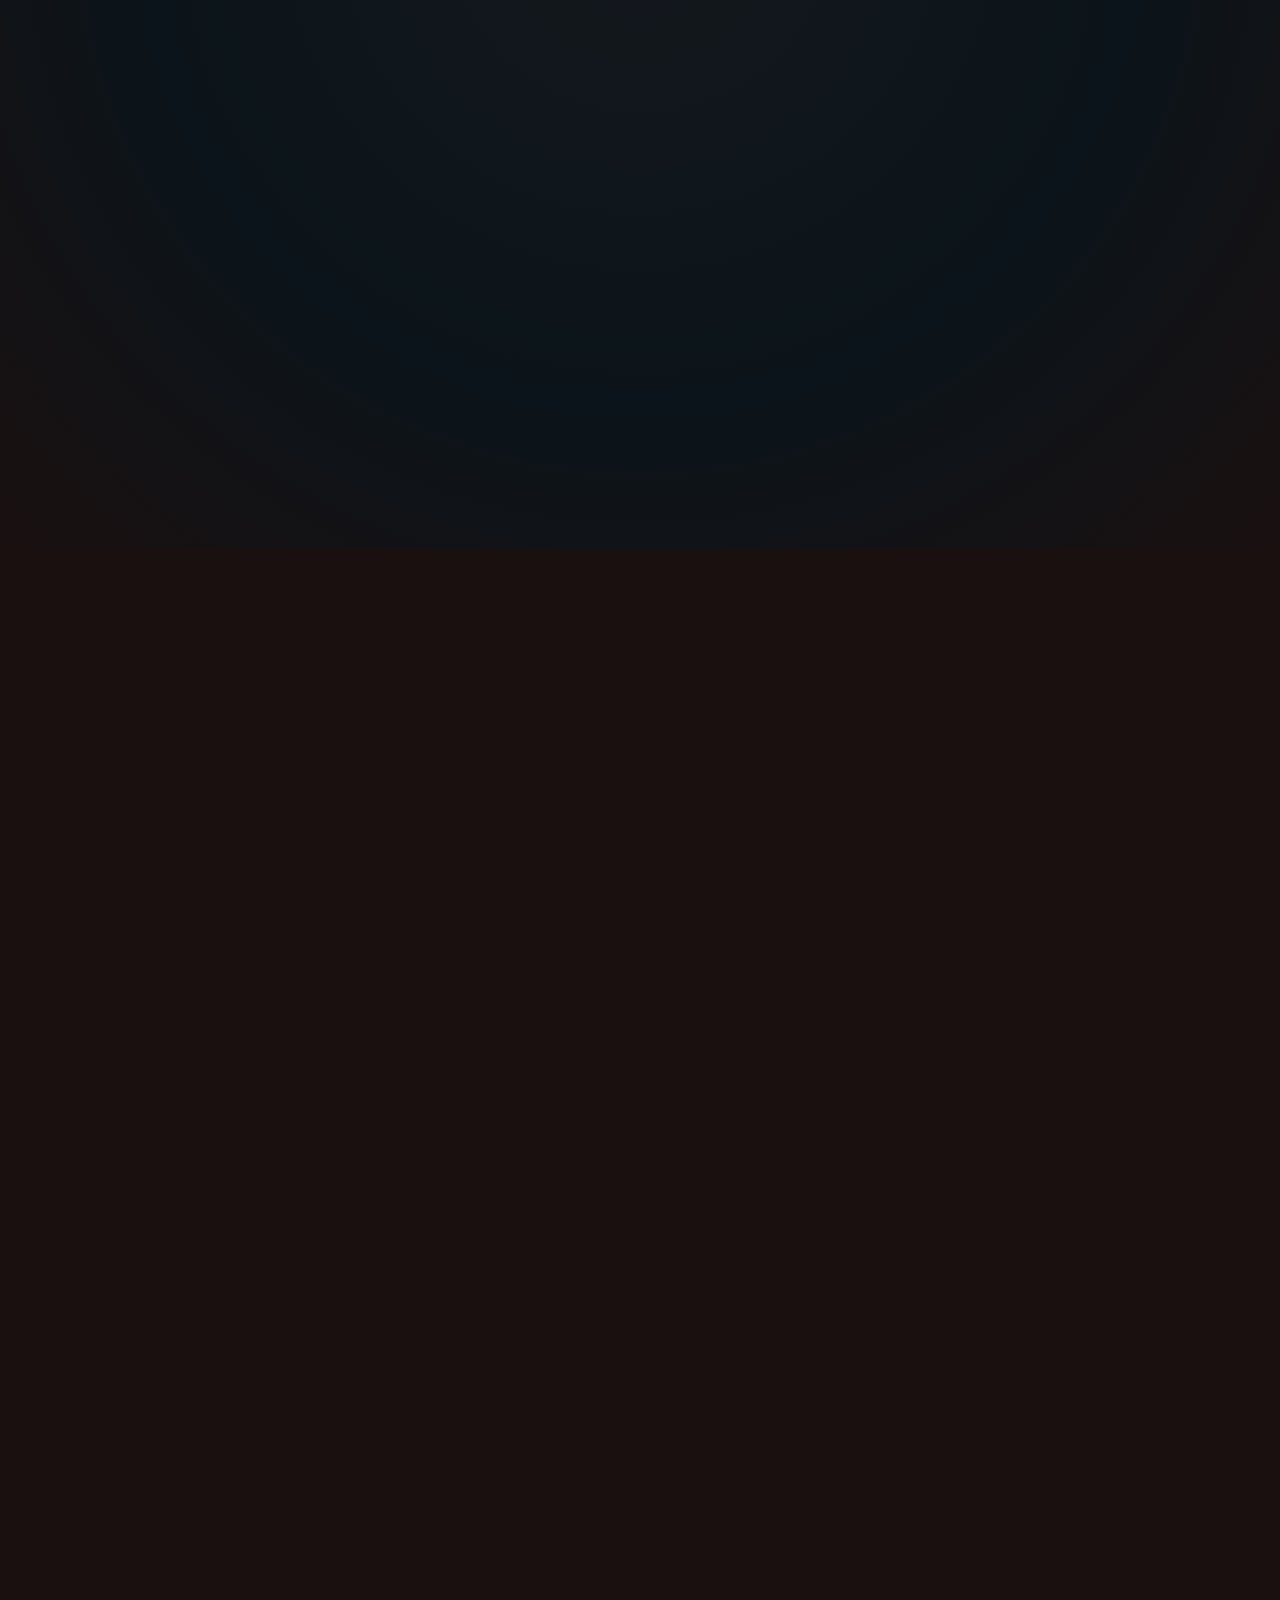
==== commit 88c8df9d: "infinity" ====
--- a/story.html
+++ b/story.html
@@ -3,7 +3,8 @@
 <head>
   <meta charset="UTF-8">
   <meta name="viewport" content="width=device-width, initial-scale=1.0">
-  <title>Lakshmi Sri · Virat</title>
+  <title>Lakshmi Sri </title>
+<link rel="icon" type="image/png" href="assets/favicon.png">
   <link rel="preconnect" href="https://fonts.googleapis.com">
   <link rel="preconnect" href="https://fonts.gstatic.com" crossorigin>
   <link href="https://fonts.googleapis.com/css2?family=Fraunces:ital,wght@0,300;0,400;1,300;1,400&family=JetBrains+Mono:wght@300;400&display=swap" rel="stylesheet">
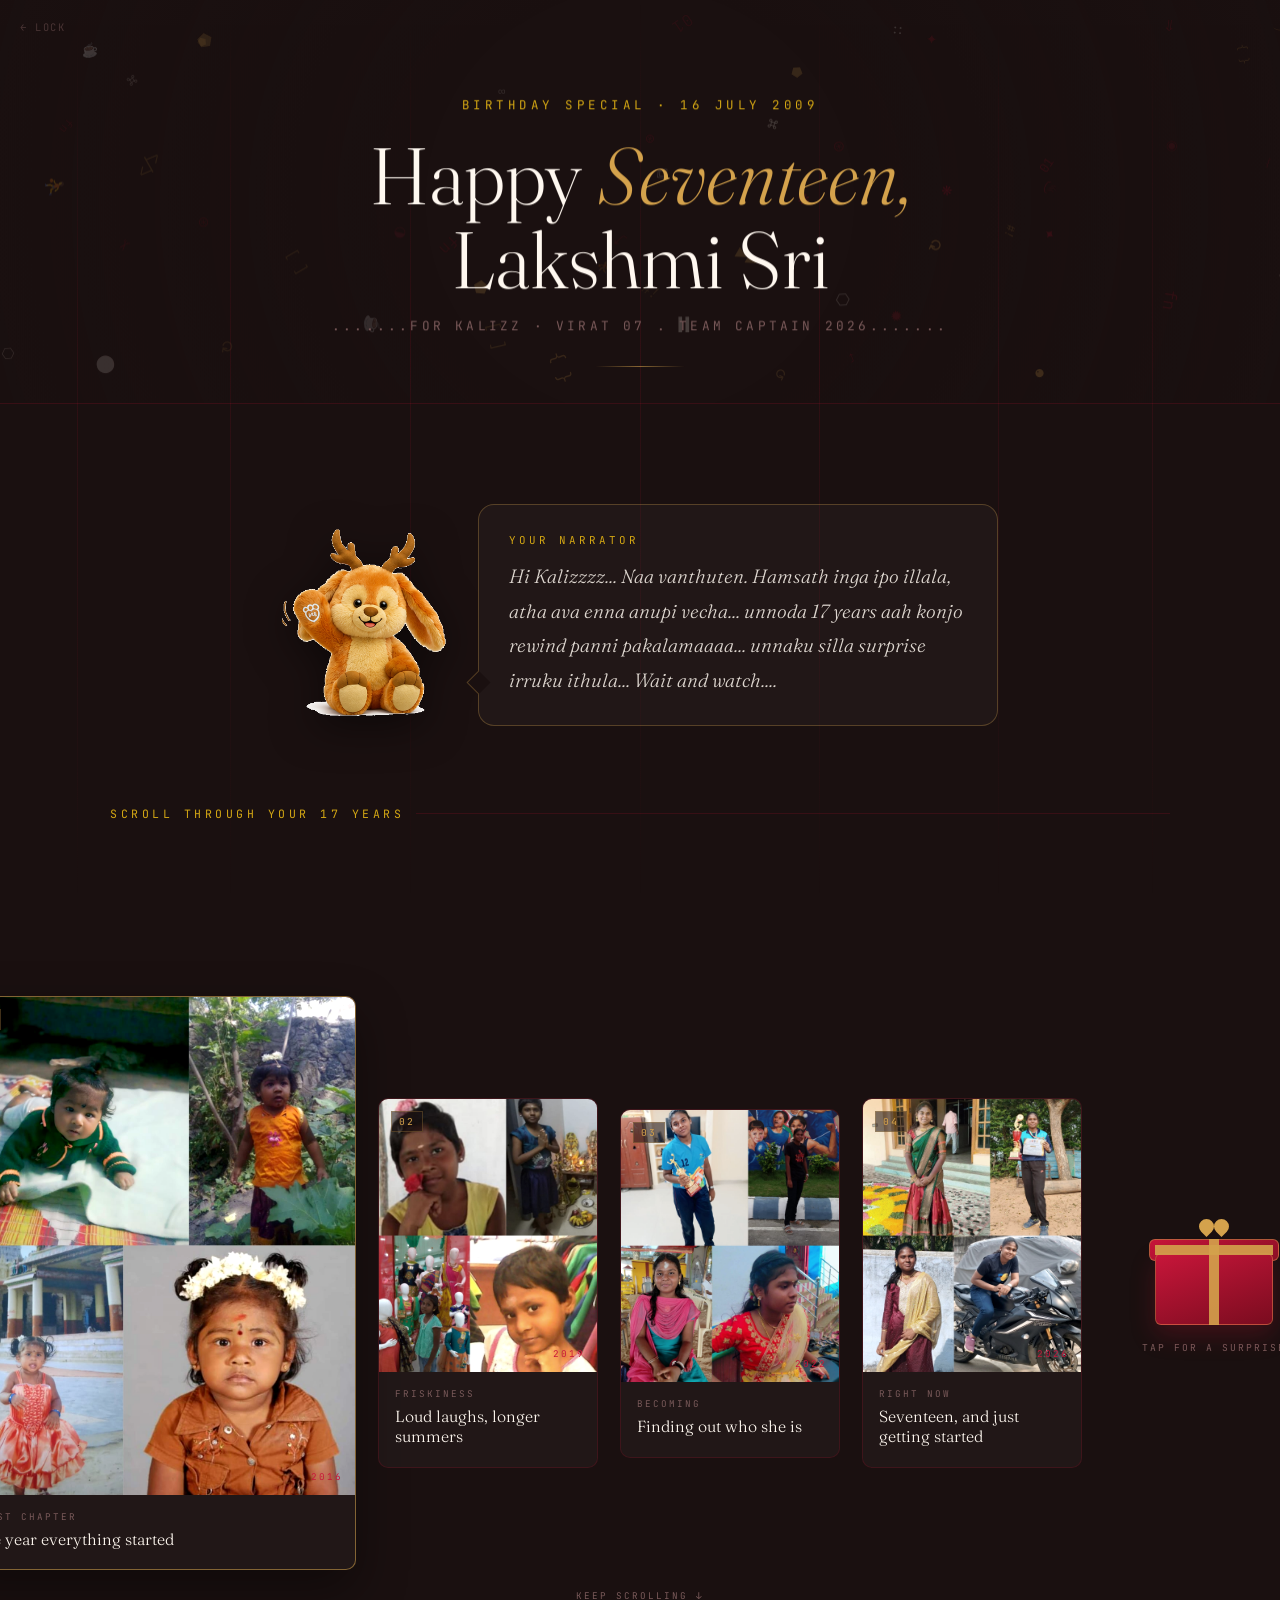
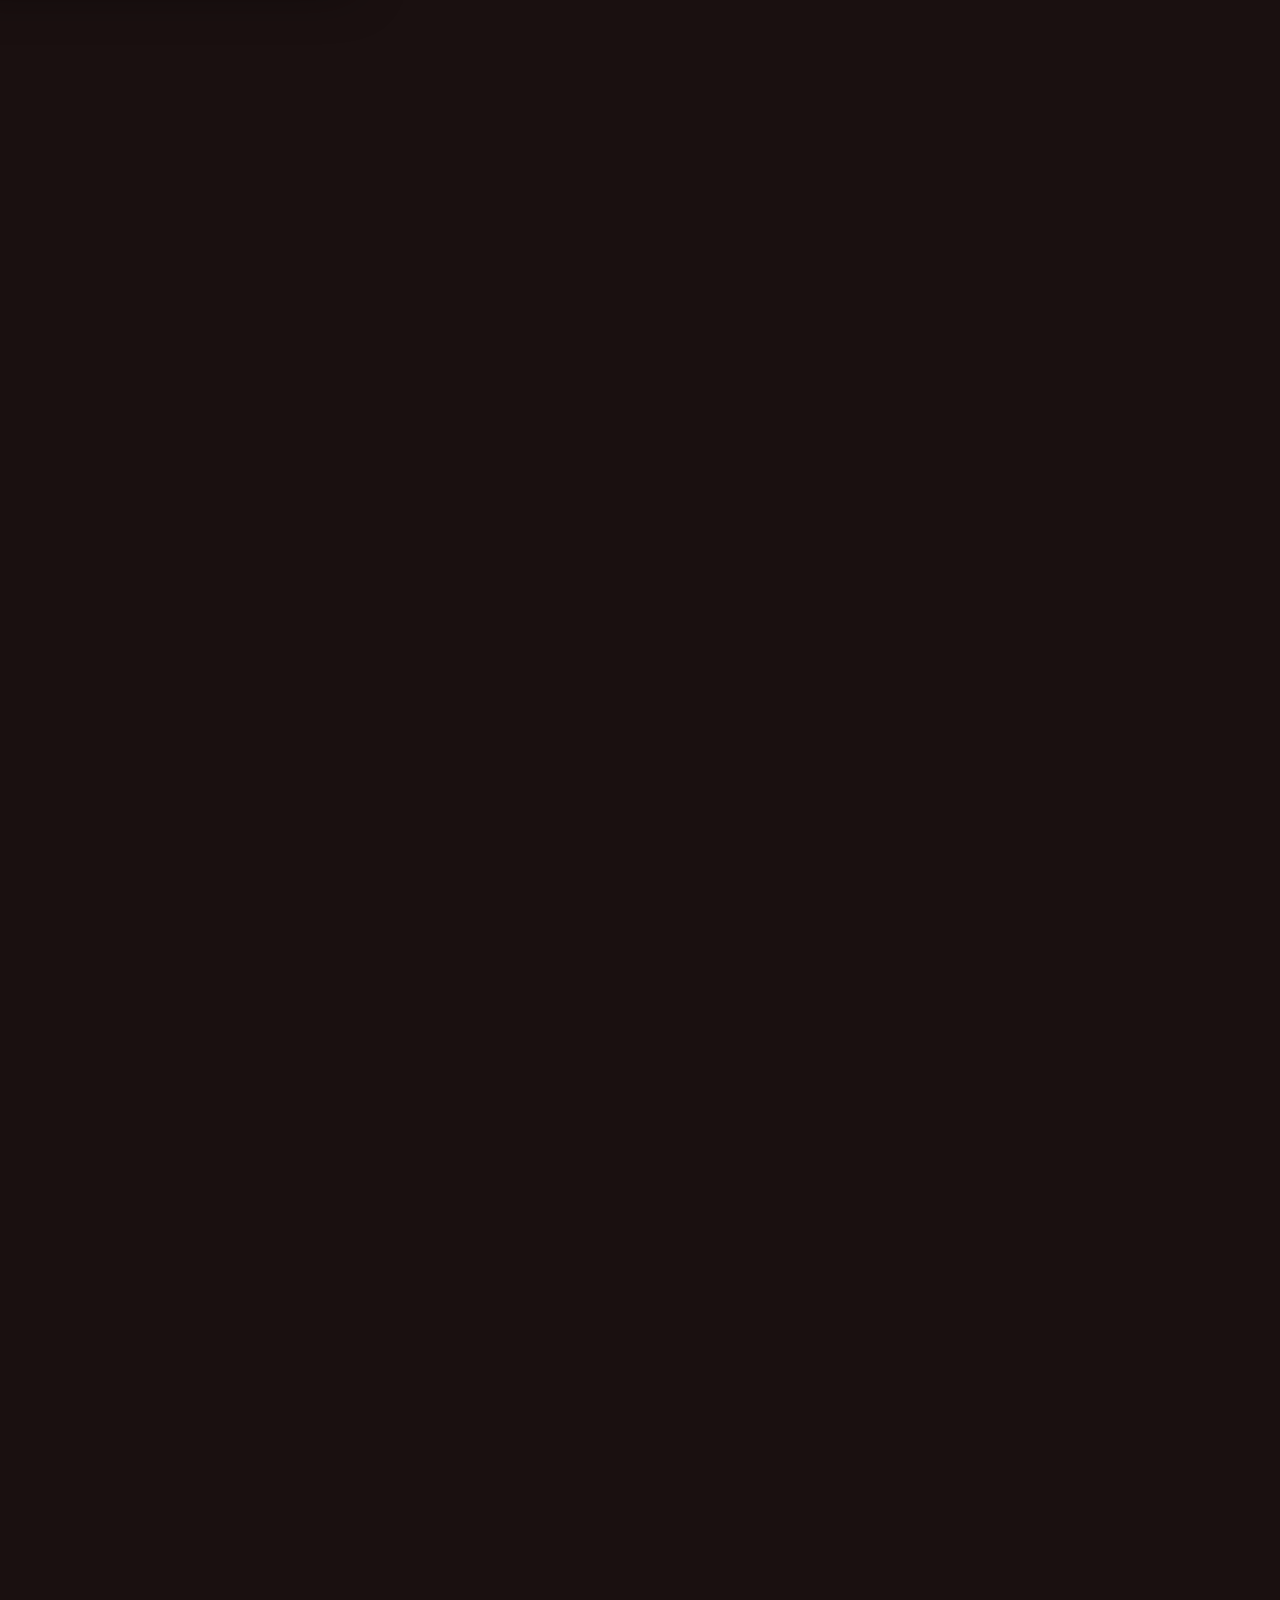
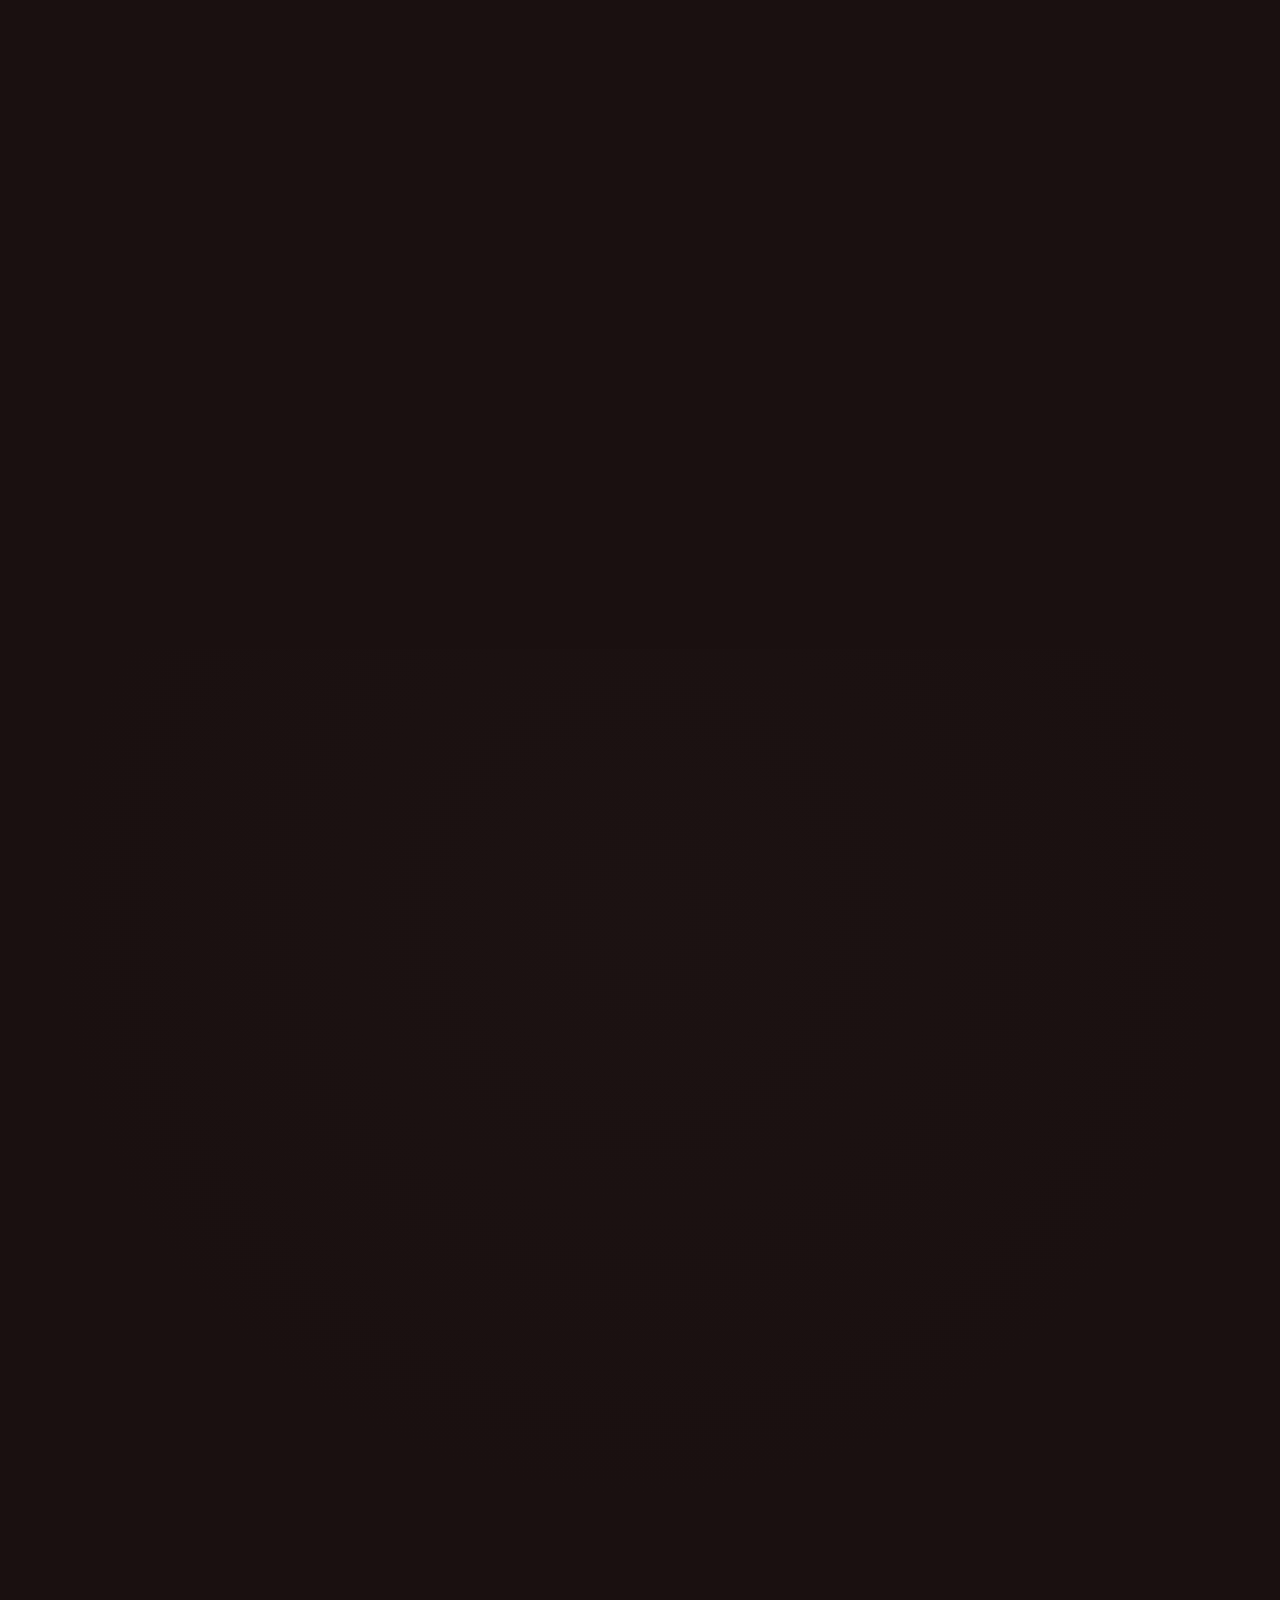
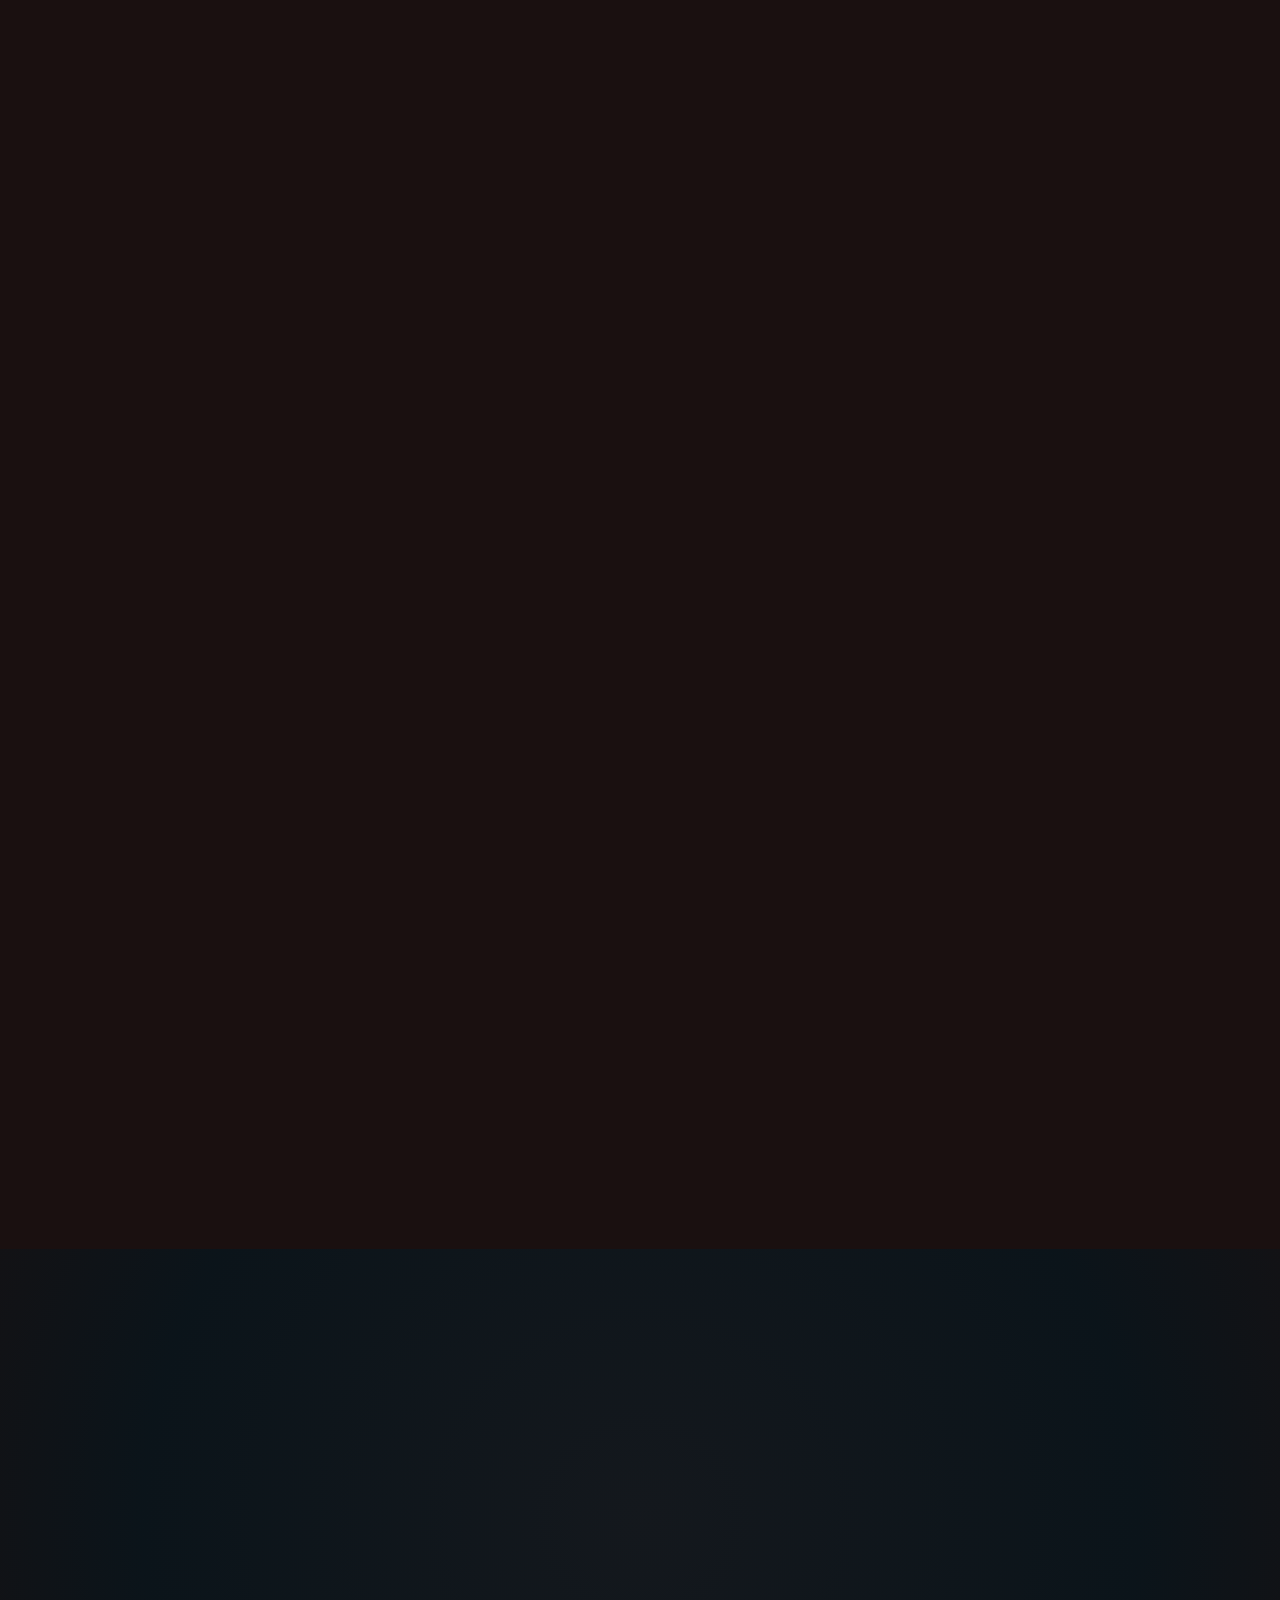
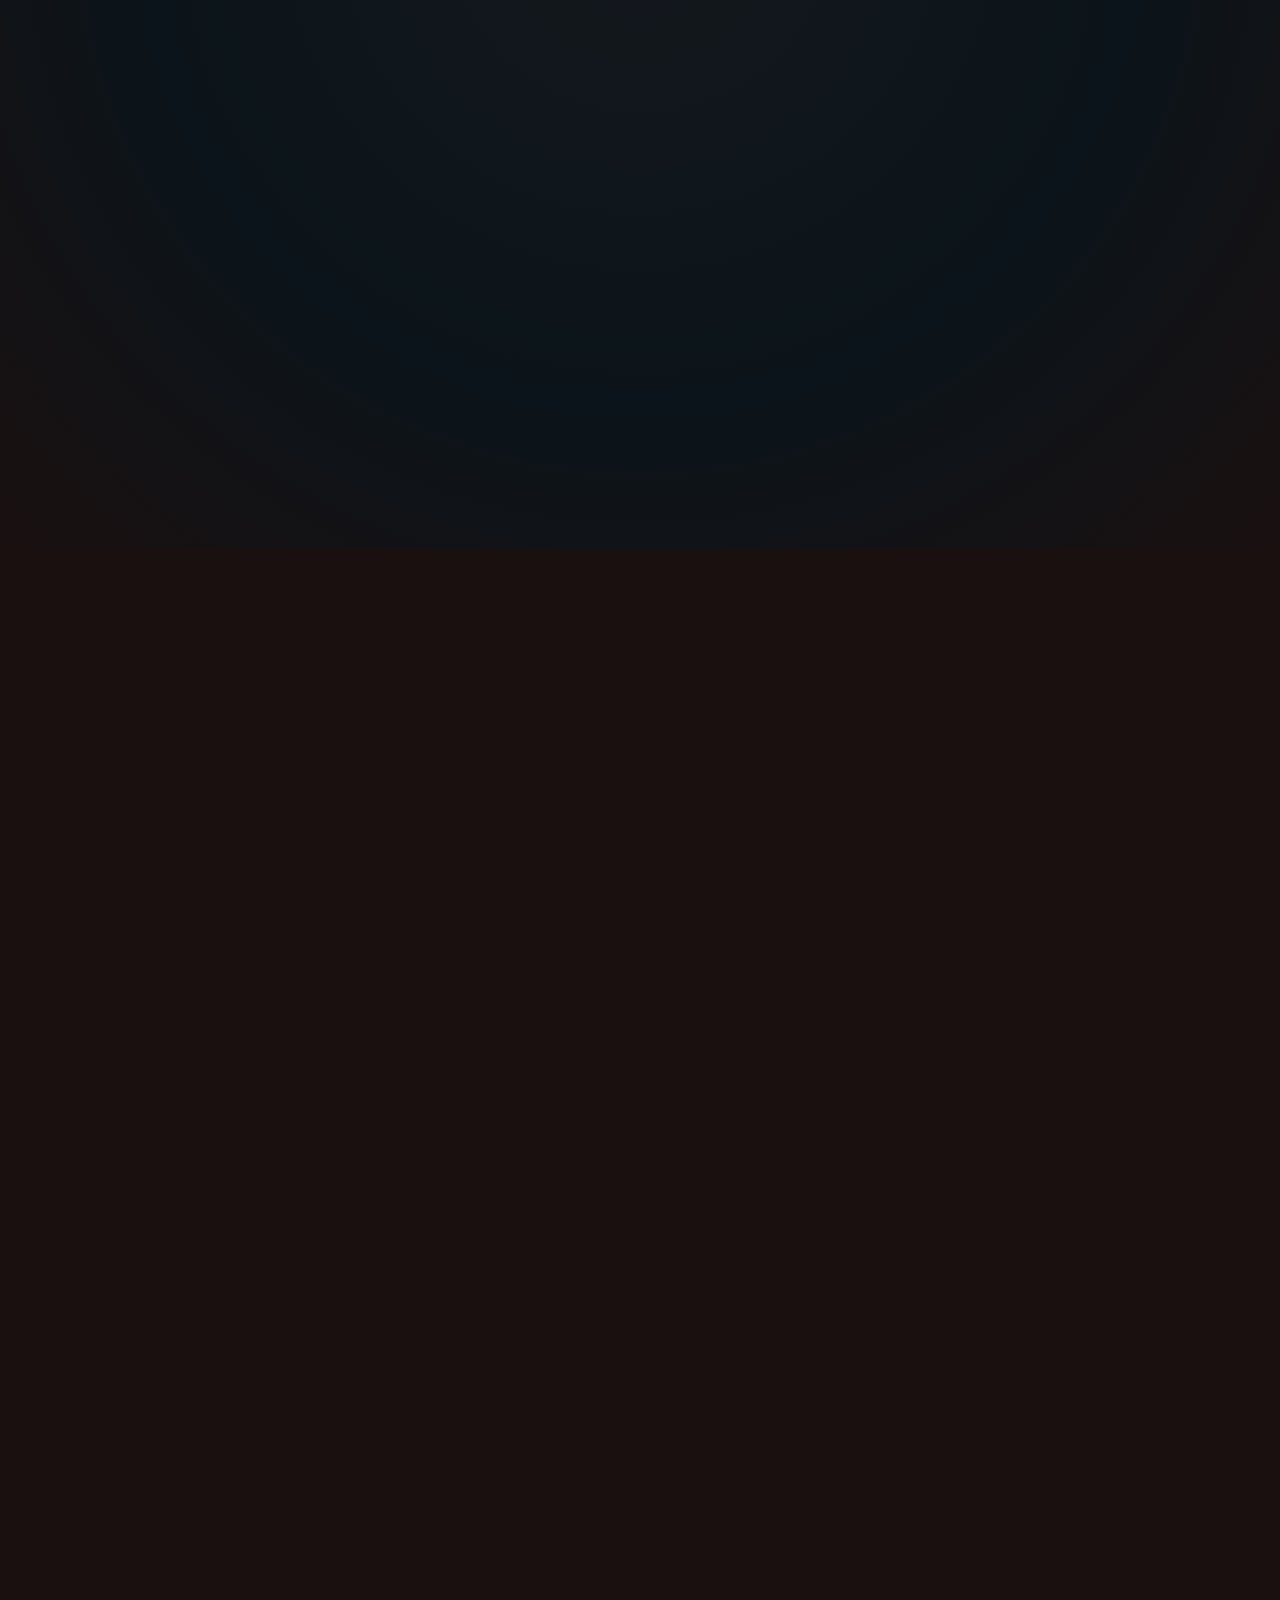
==== commit df61683c: "infinity" ====
--- a/story.html
+++ b/story.html
@@ -3,7 +3,7 @@
 <head>
   <meta charset="UTF-8">
   <meta name="viewport" content="width=device-width, initial-scale=1.0">
-  <title>Lakshmi Sri </title>
+  <title>Lakshmi Sri . The Game Changer</title>
 <link rel="icon" type="image/png" href="assets/favicon.png">
   <link rel="preconnect" href="https://fonts.googleapis.com">
   <link rel="preconnect" href="https://fonts.gstatic.com" crossorigin>
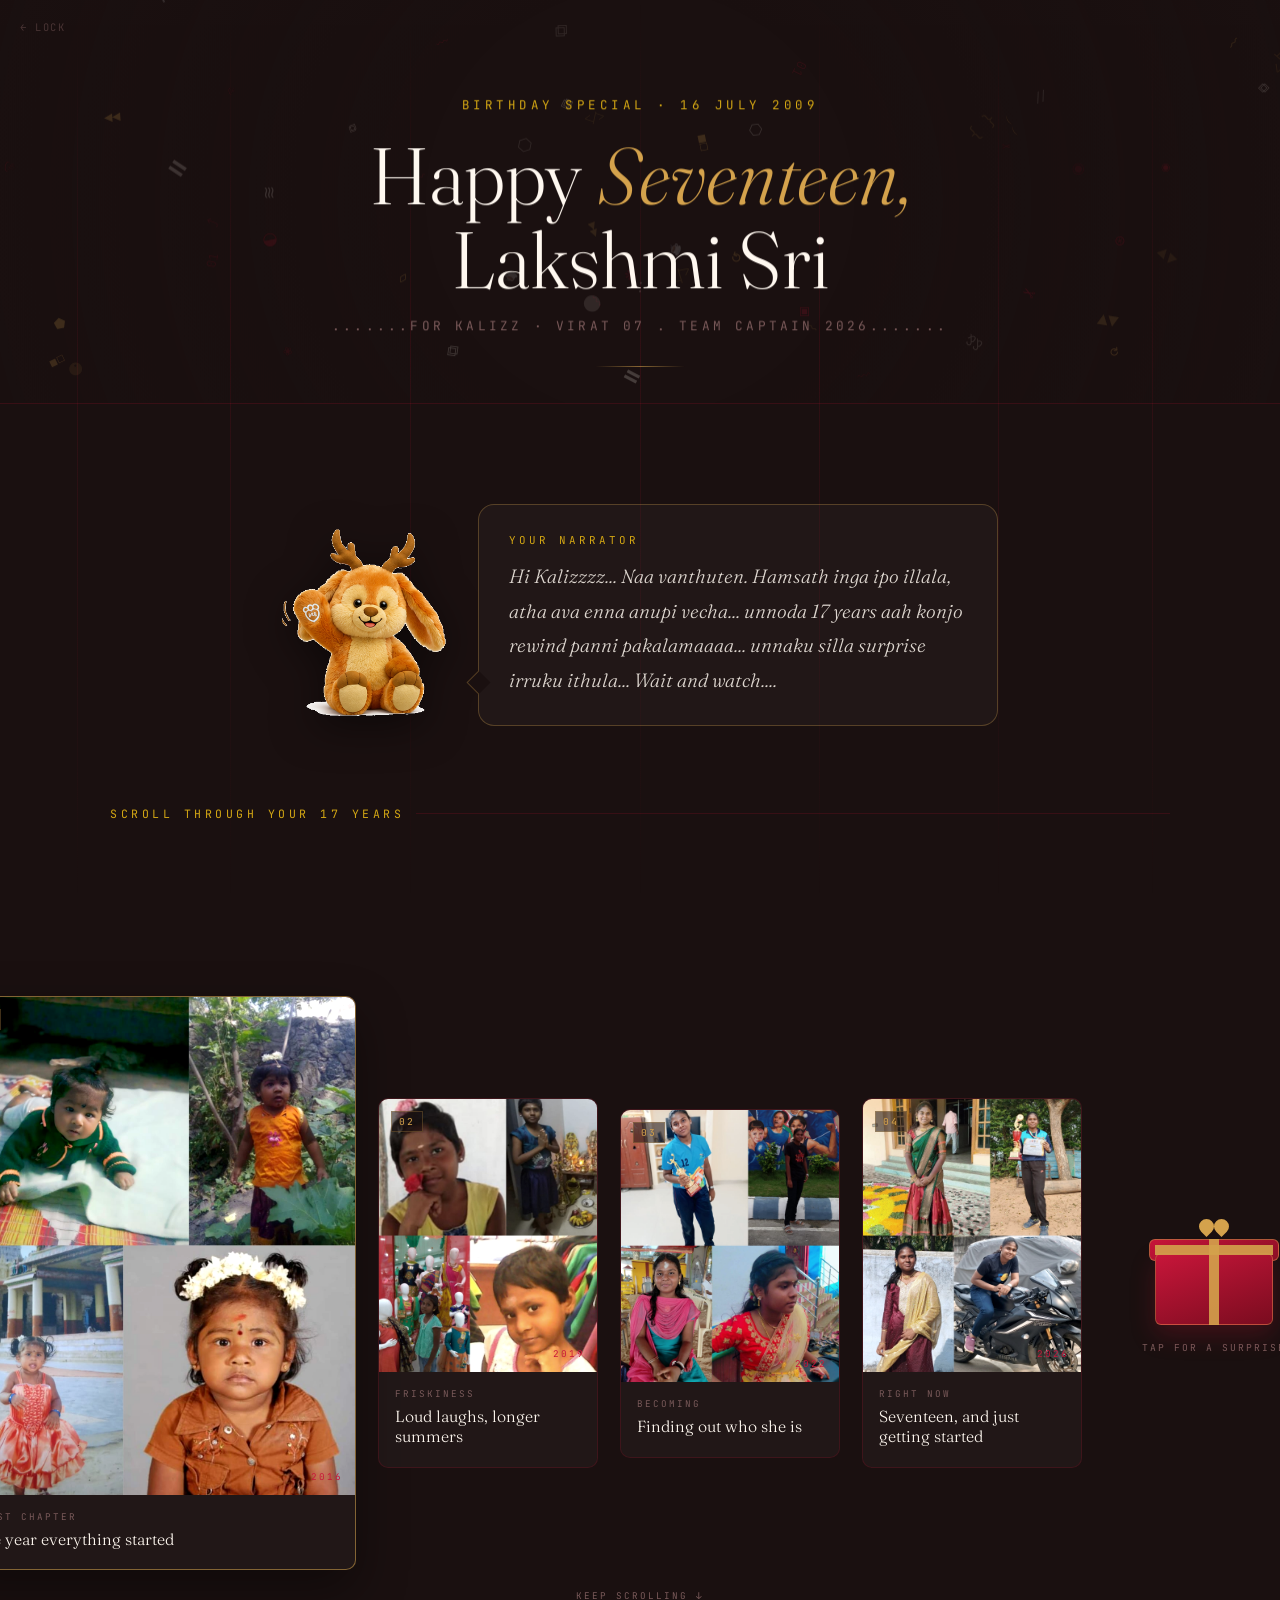
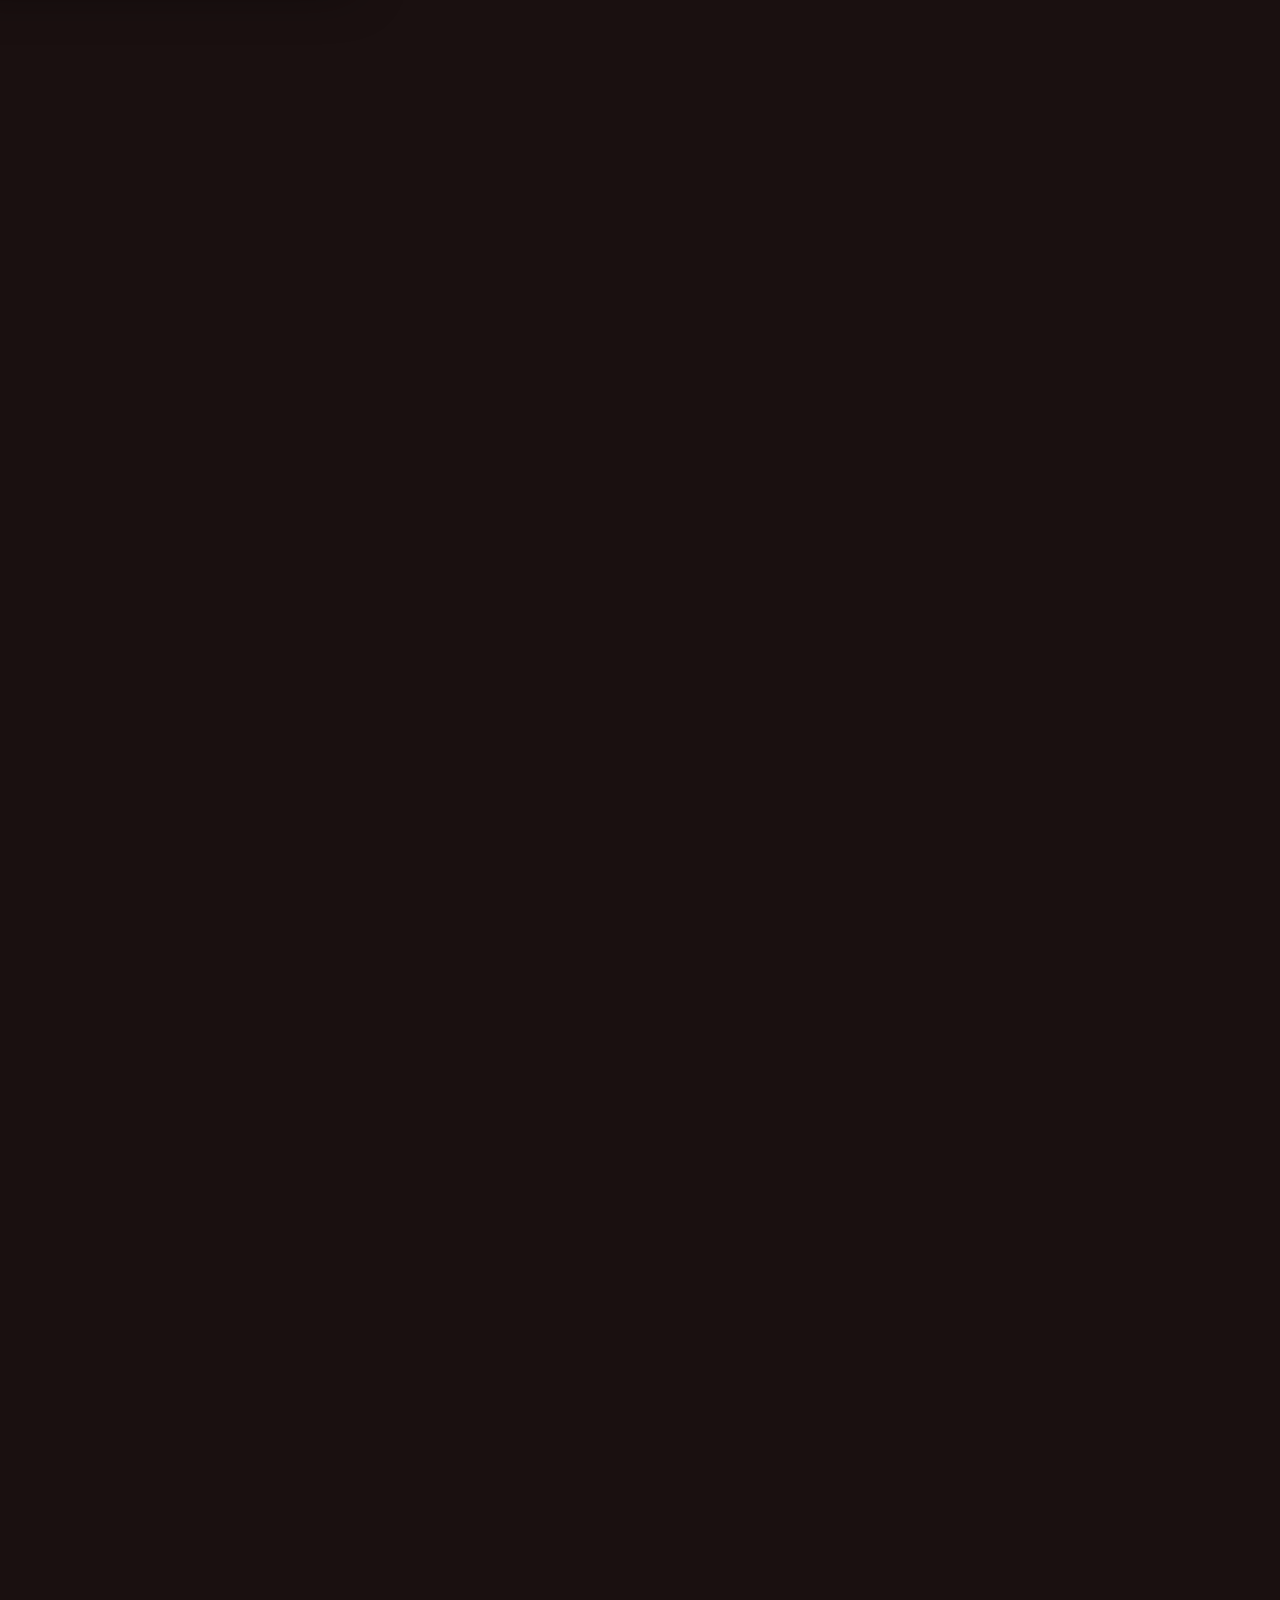
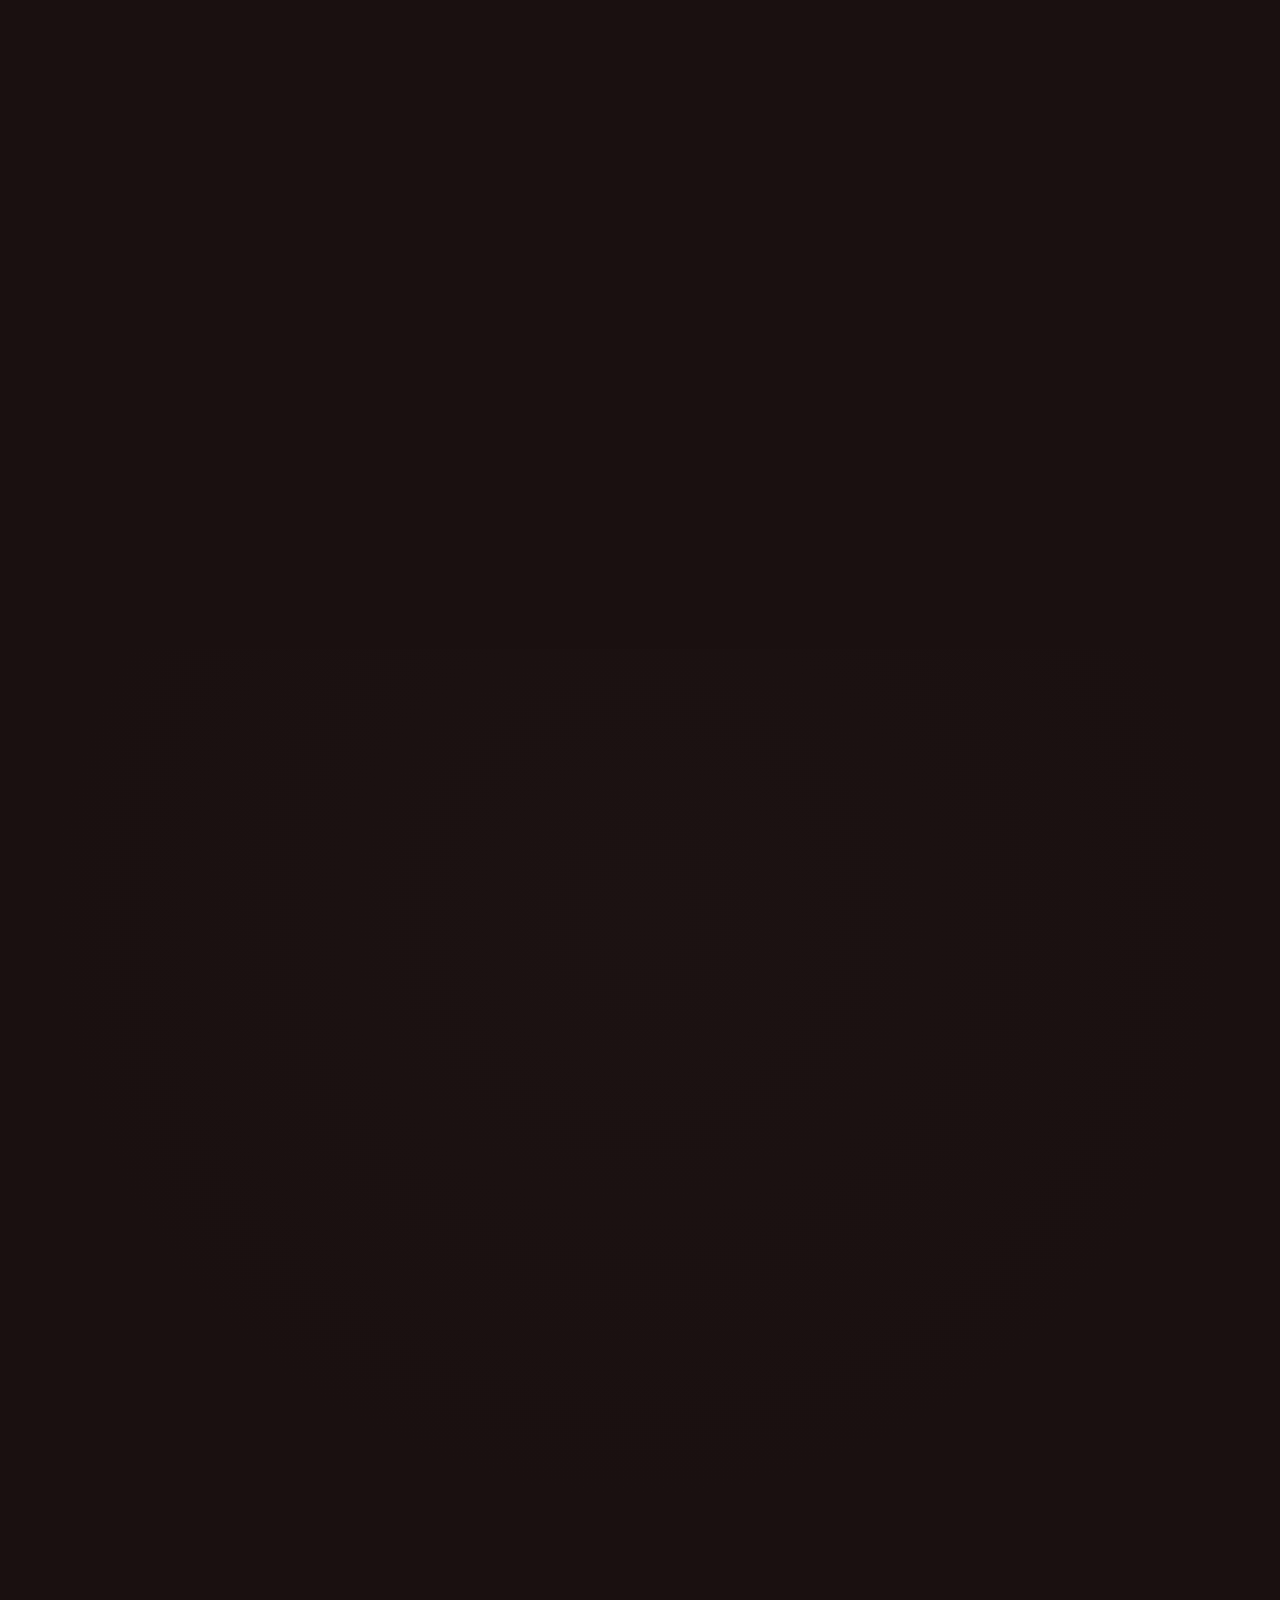
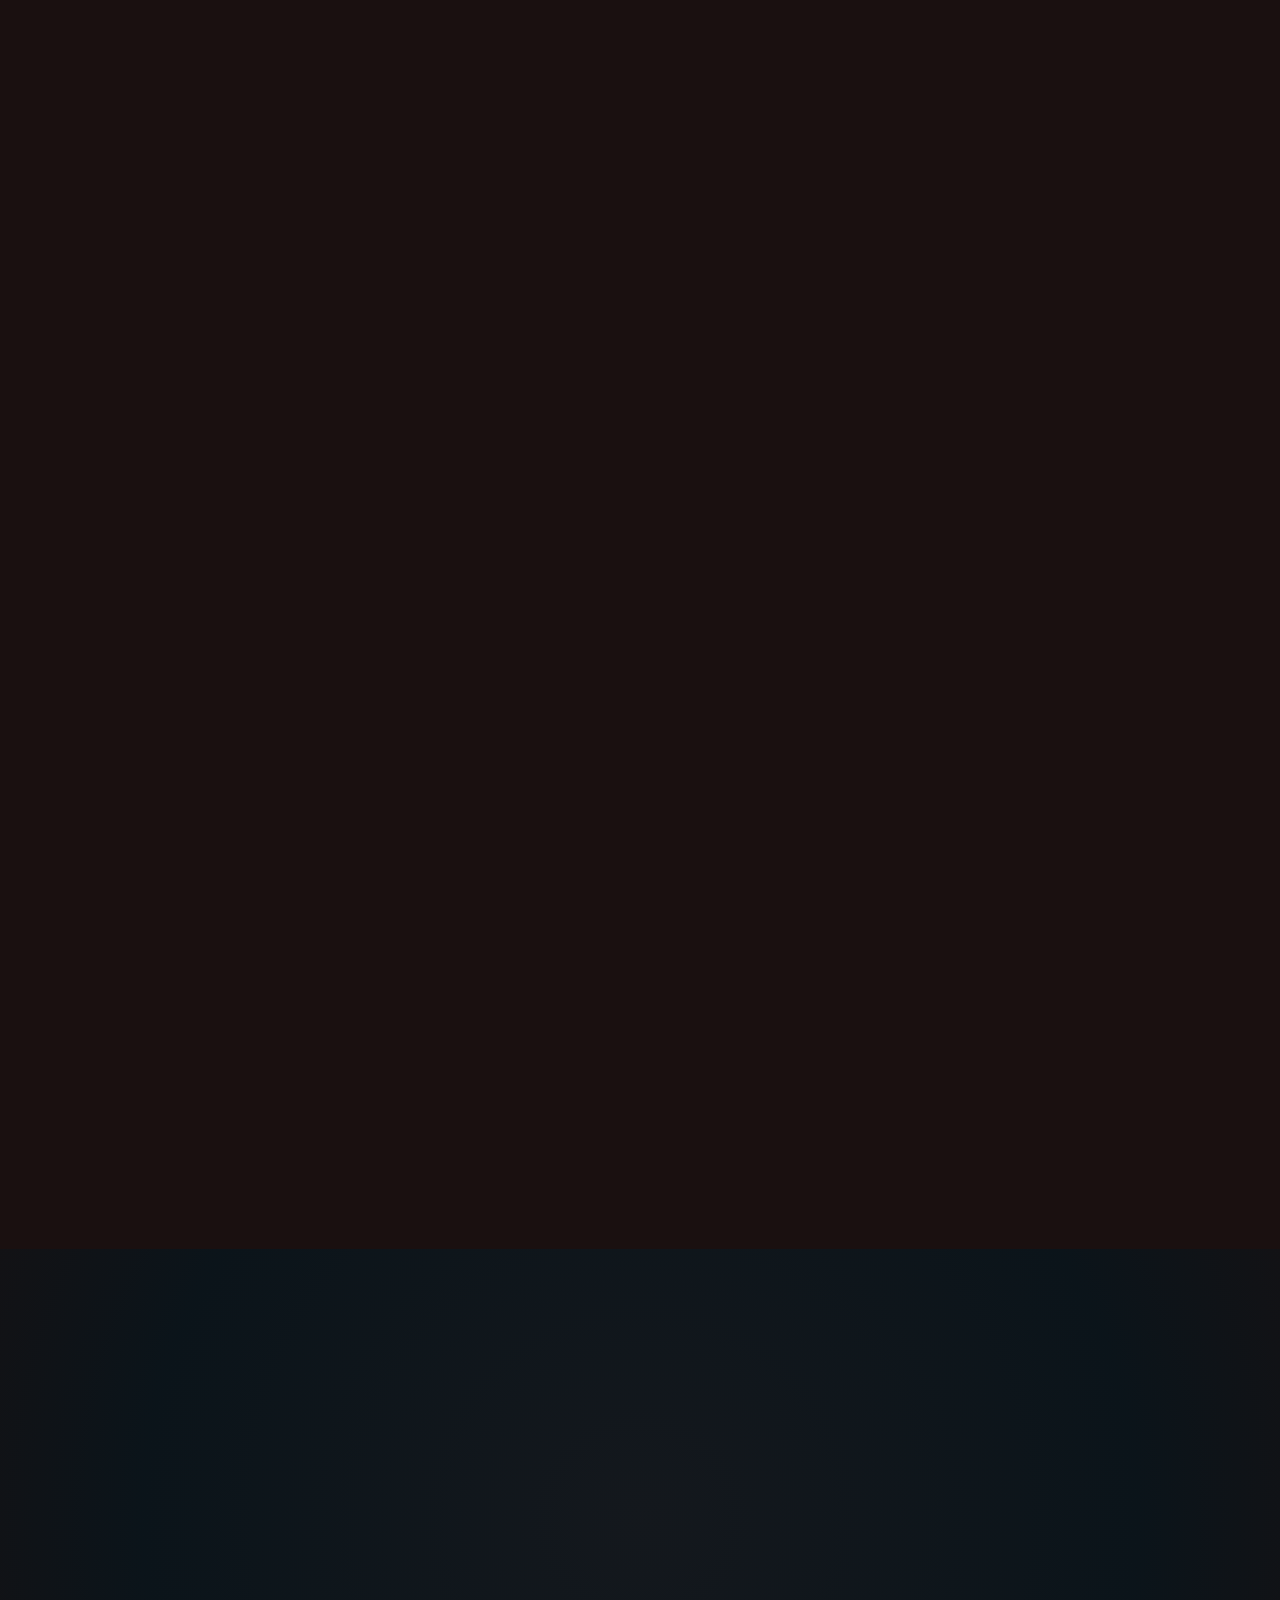
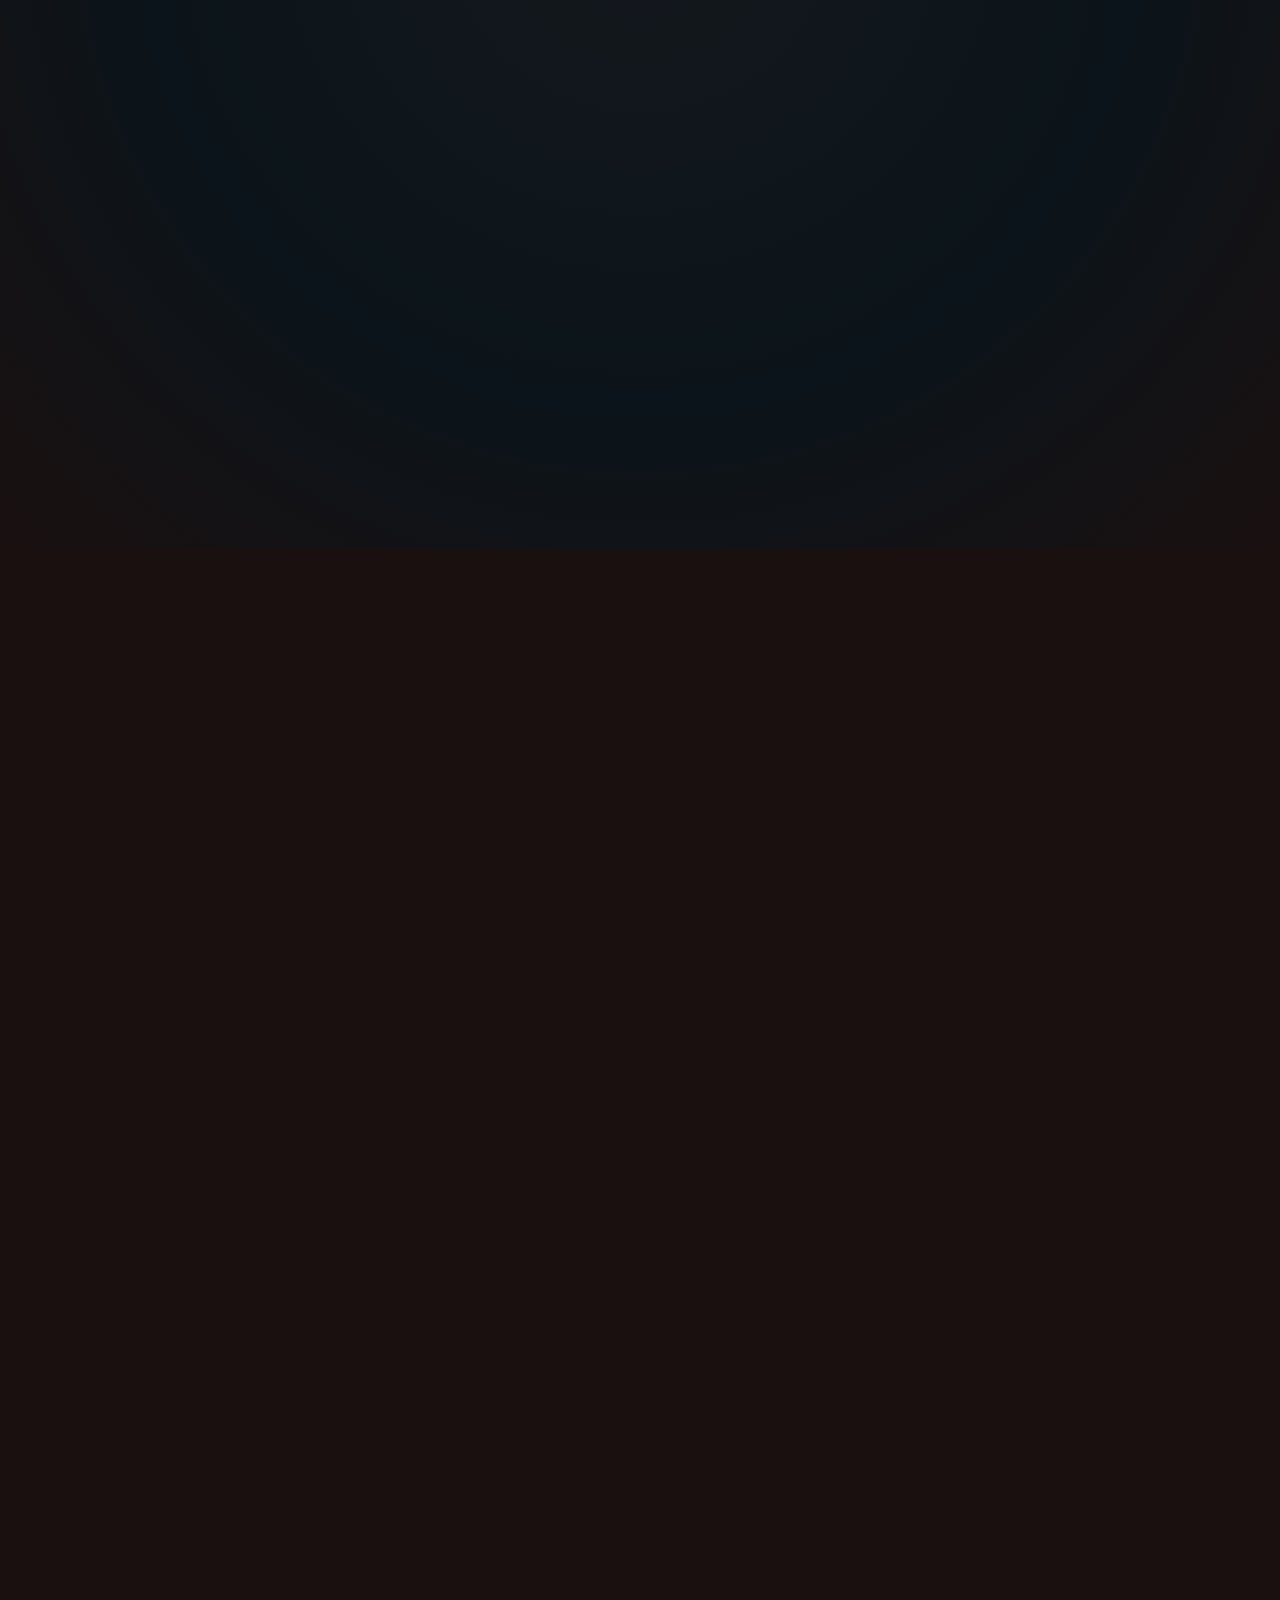
==== commit 9c4b3caa: "infinity" ====
--- a/story.html
+++ b/story.html
@@ -2355,12 +2355,11 @@
         </figcaption>
     </figure>
 
-    <figure class="fc-card fc-landscape fc-stack-card fc-wide">
+    <figure class="fc-card fc-landscape" data-speed="1.3" style="top:44%; left:34%; --r:2deg;">
       <span class="fc-tape"></span>
-      <div class="fc-photo">
-        <img src="assets/fam8.jpeg" alt="All of us"></div>
-        <figcaption class="fc-cap"><span class="fc-label">All of us</span>
-      <span class="fc-caption">the whole crew</span></figcaption></figure>
+      <div class="fc-photo"><img src="assets/fam8.jpeg" alt="All of us" loading="lazy"></div>
+      <figcaption class="fc-cap"><span class="fc-label">All of us</span><span class="fc-caption">the whole crew</span></figcaption>
+    </figure>
 
     <figure class="fc-card fc-portrait" data-speed="1.4" style="top:38%; left:74%; --r:-5deg;">
       <span class="fc-tape"></span>
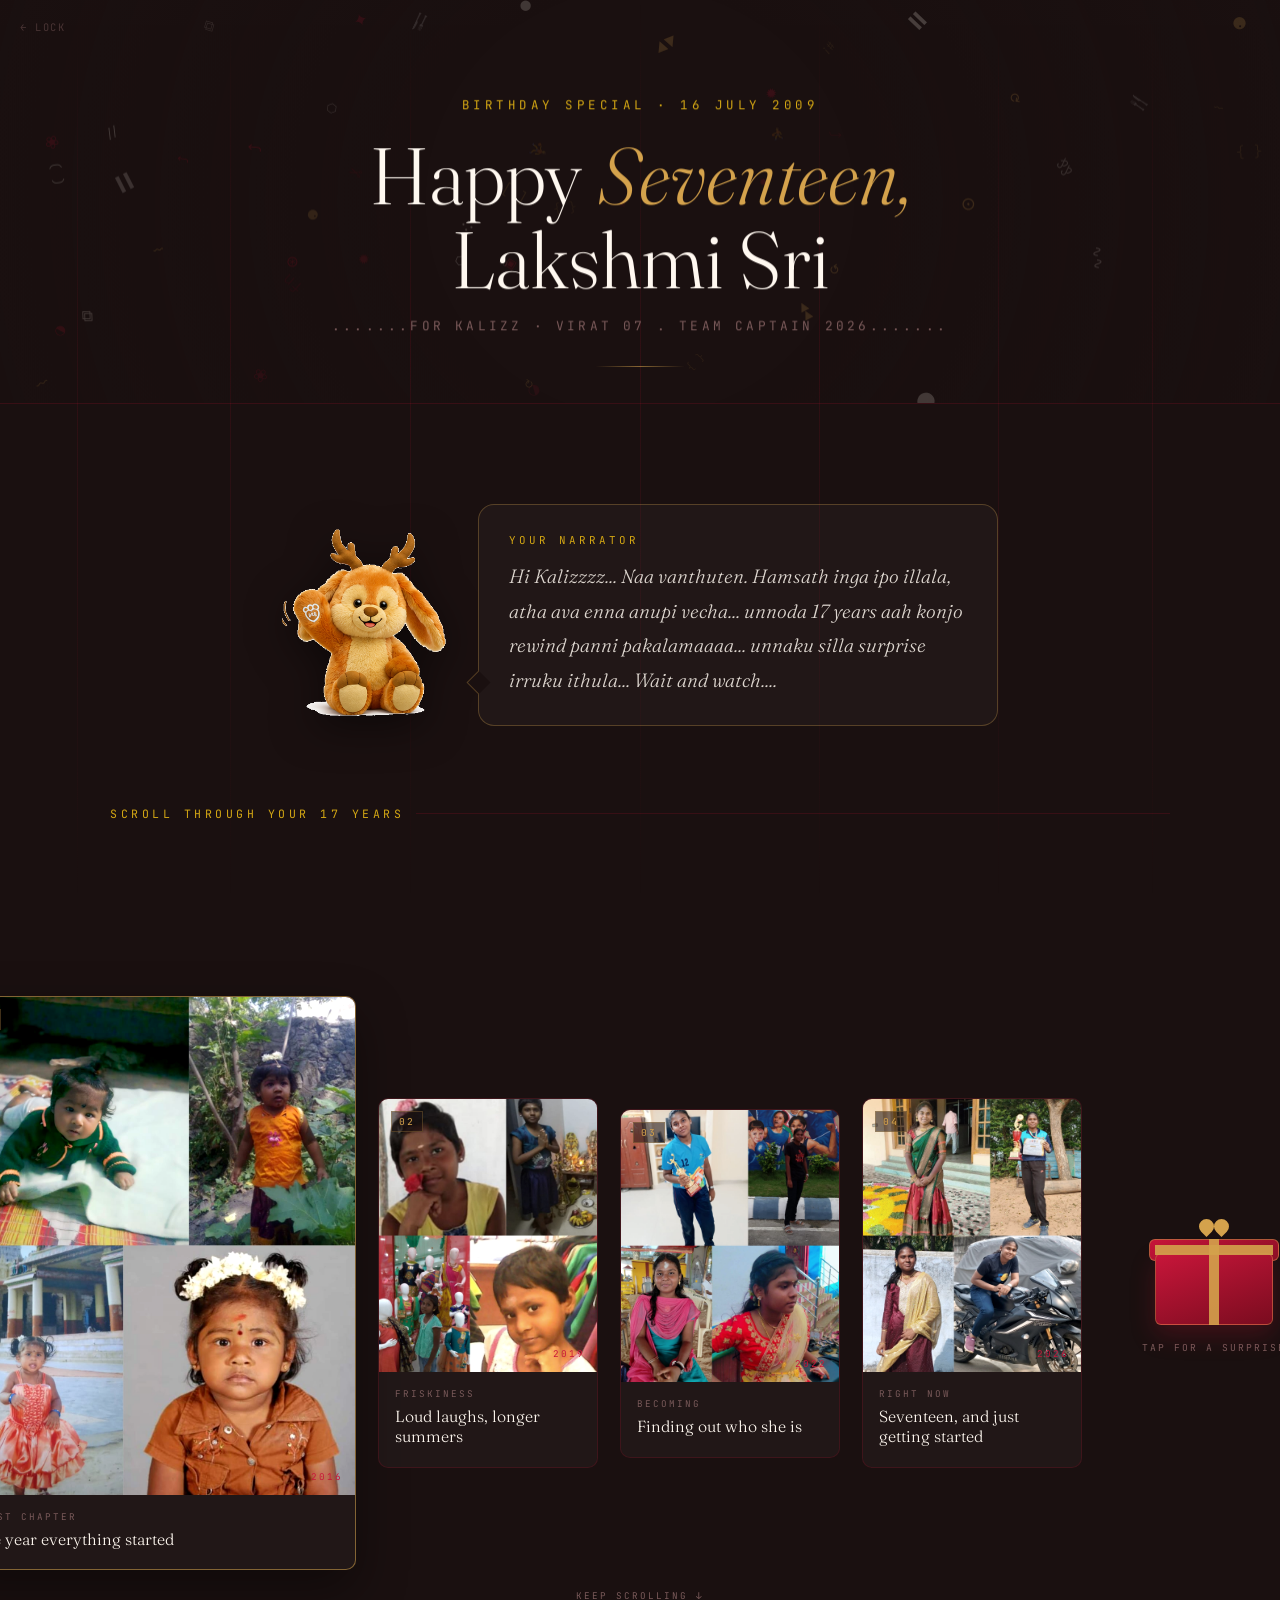
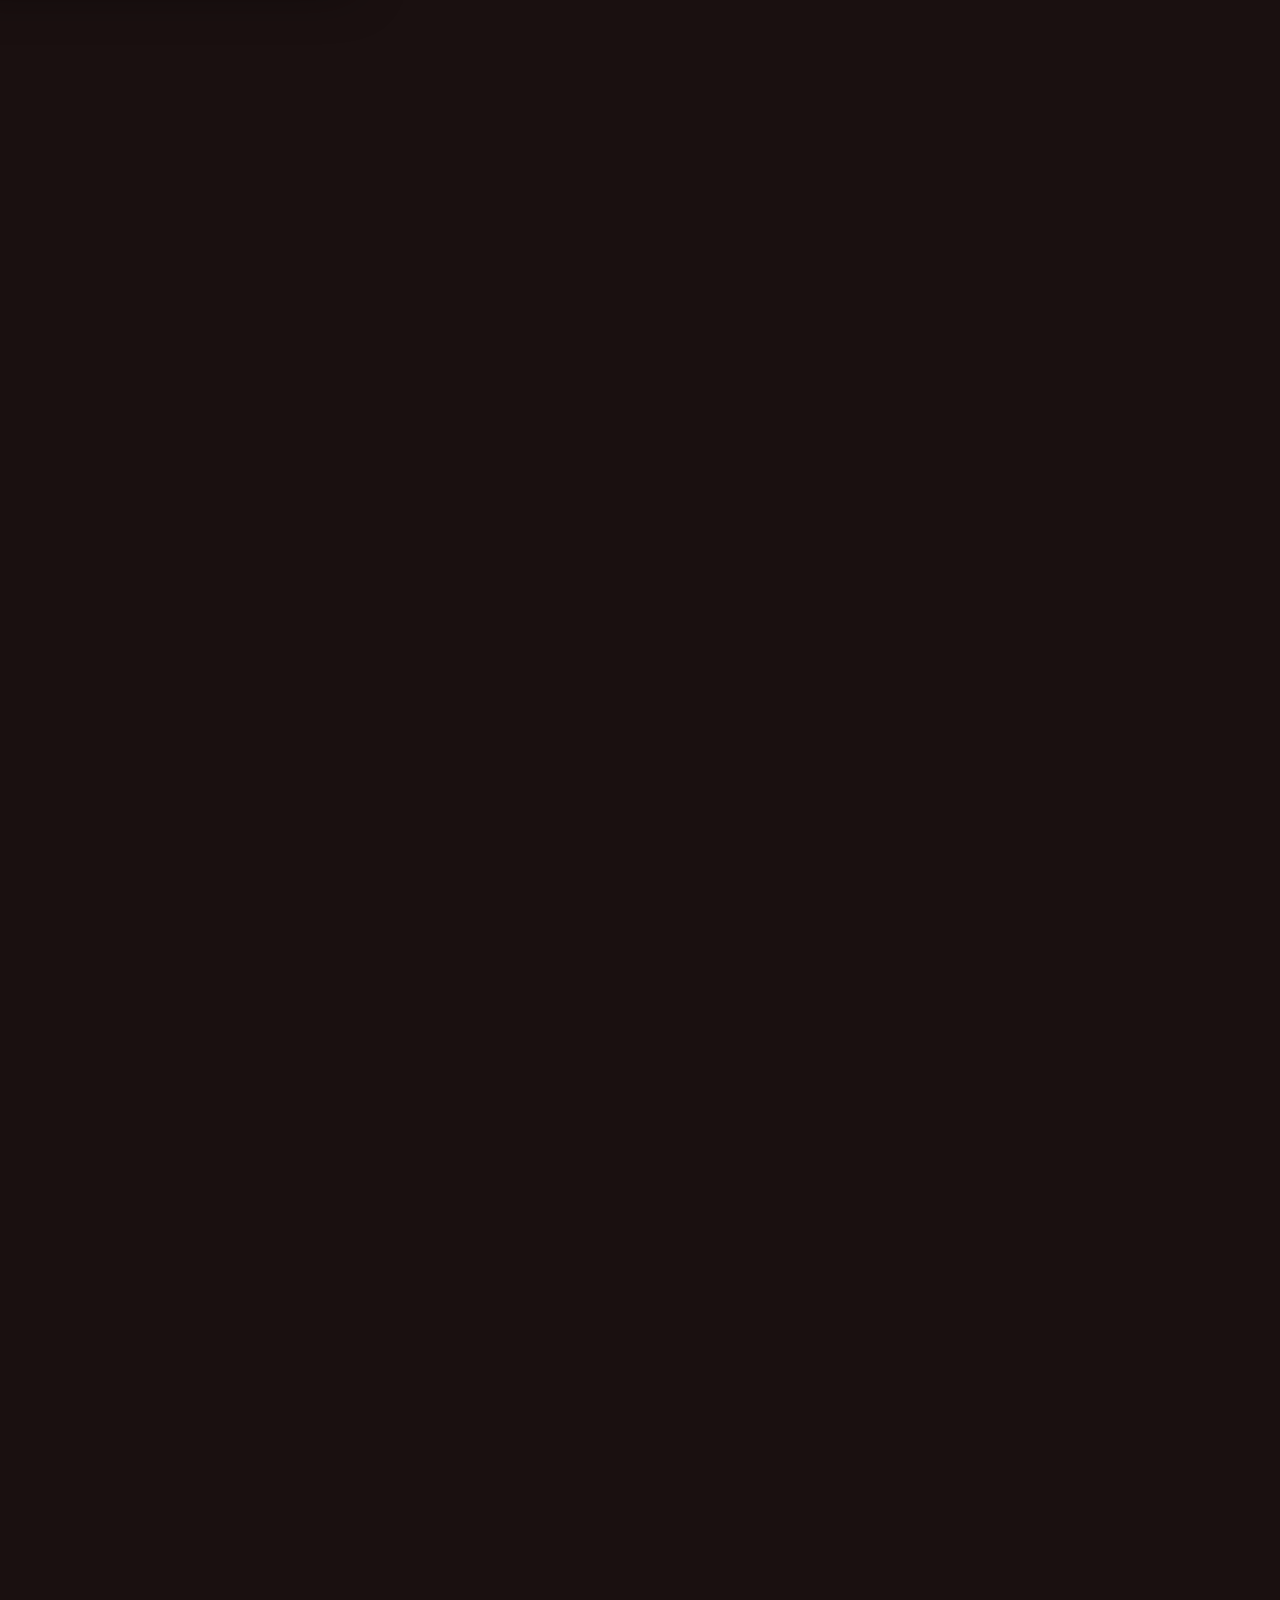
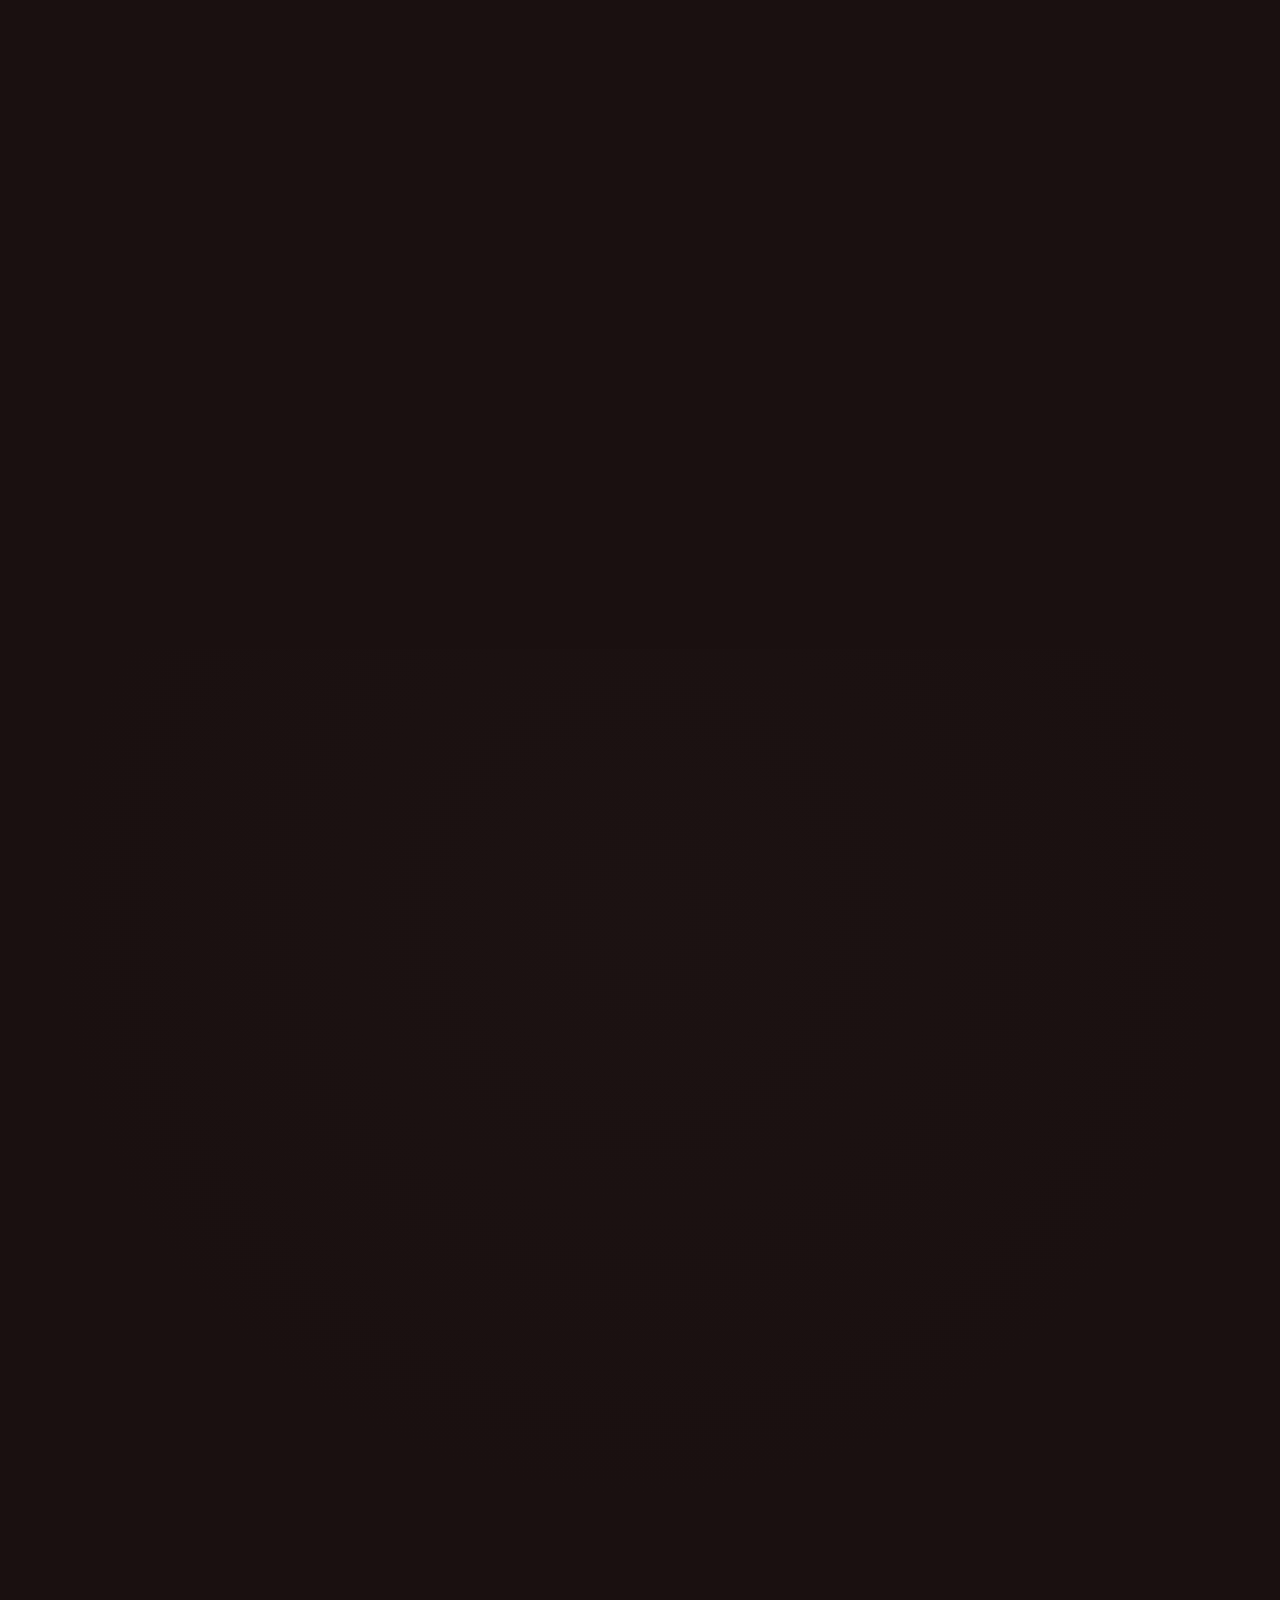
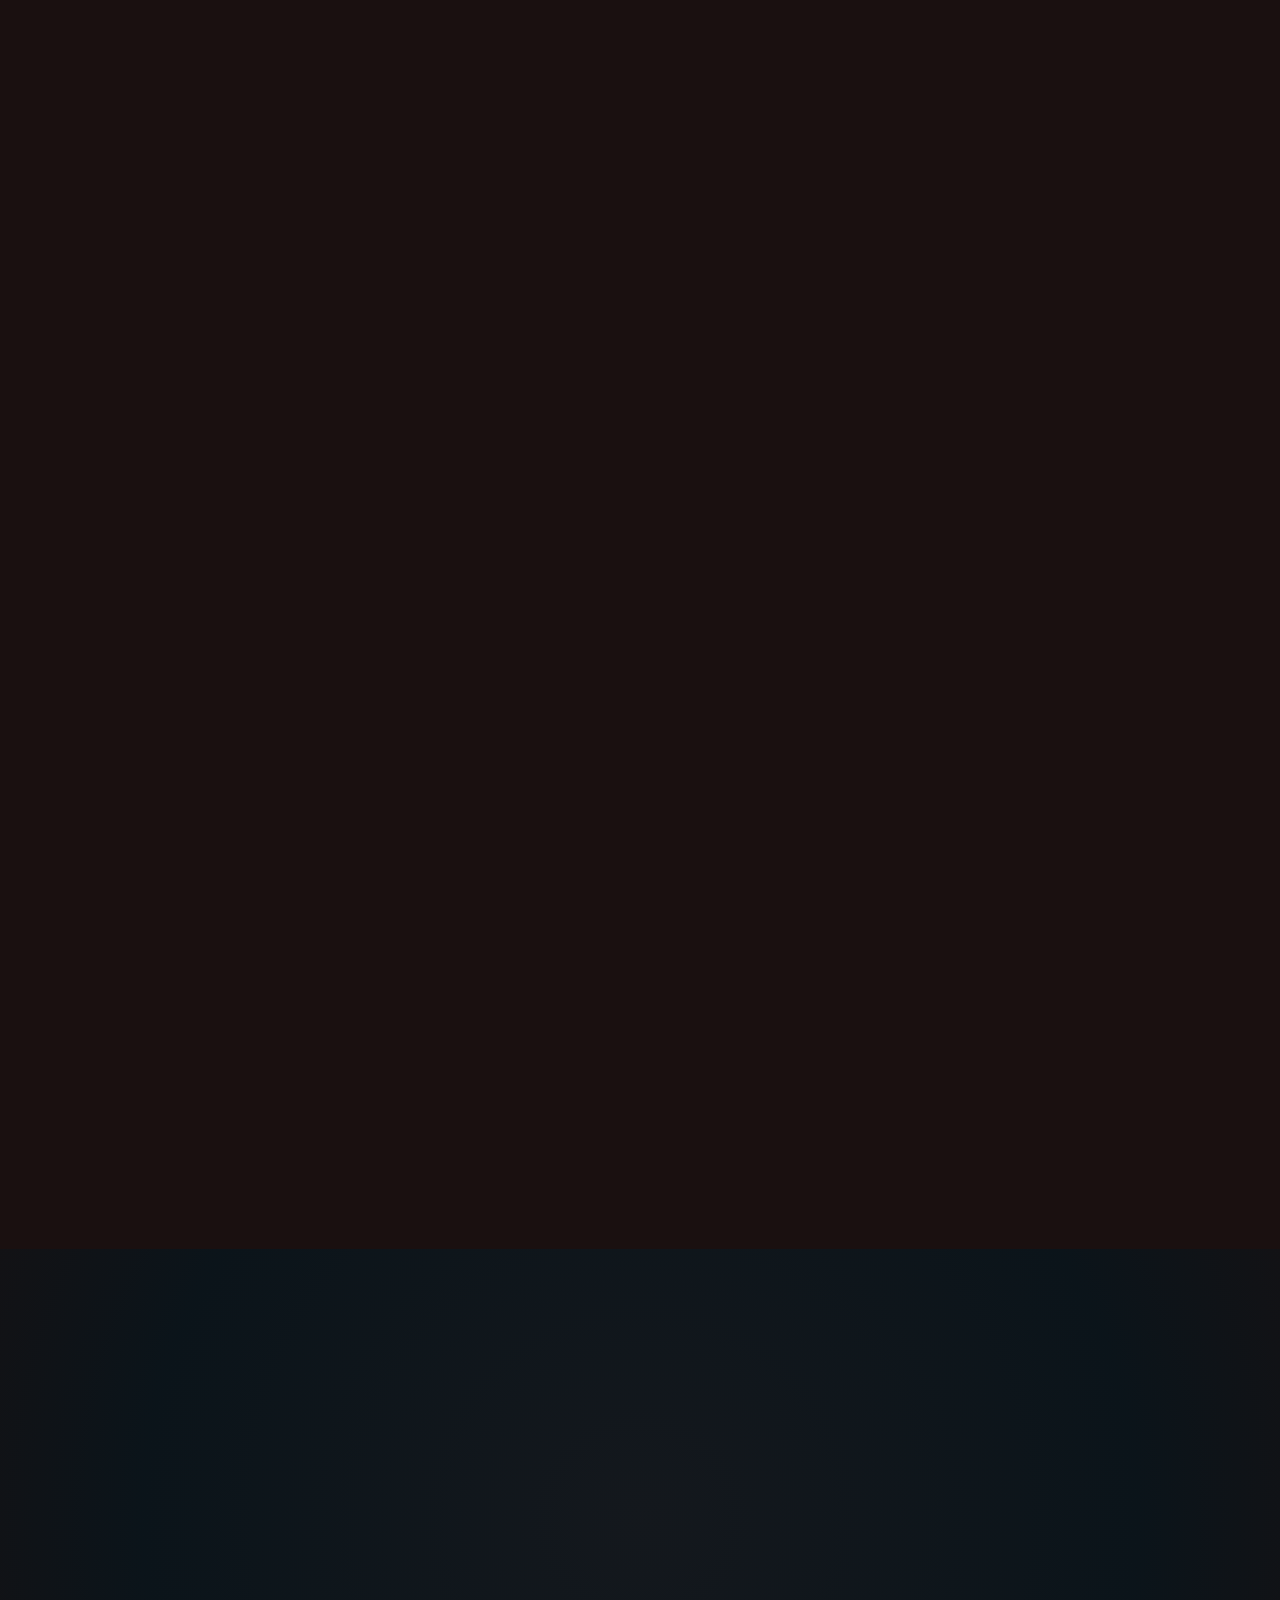
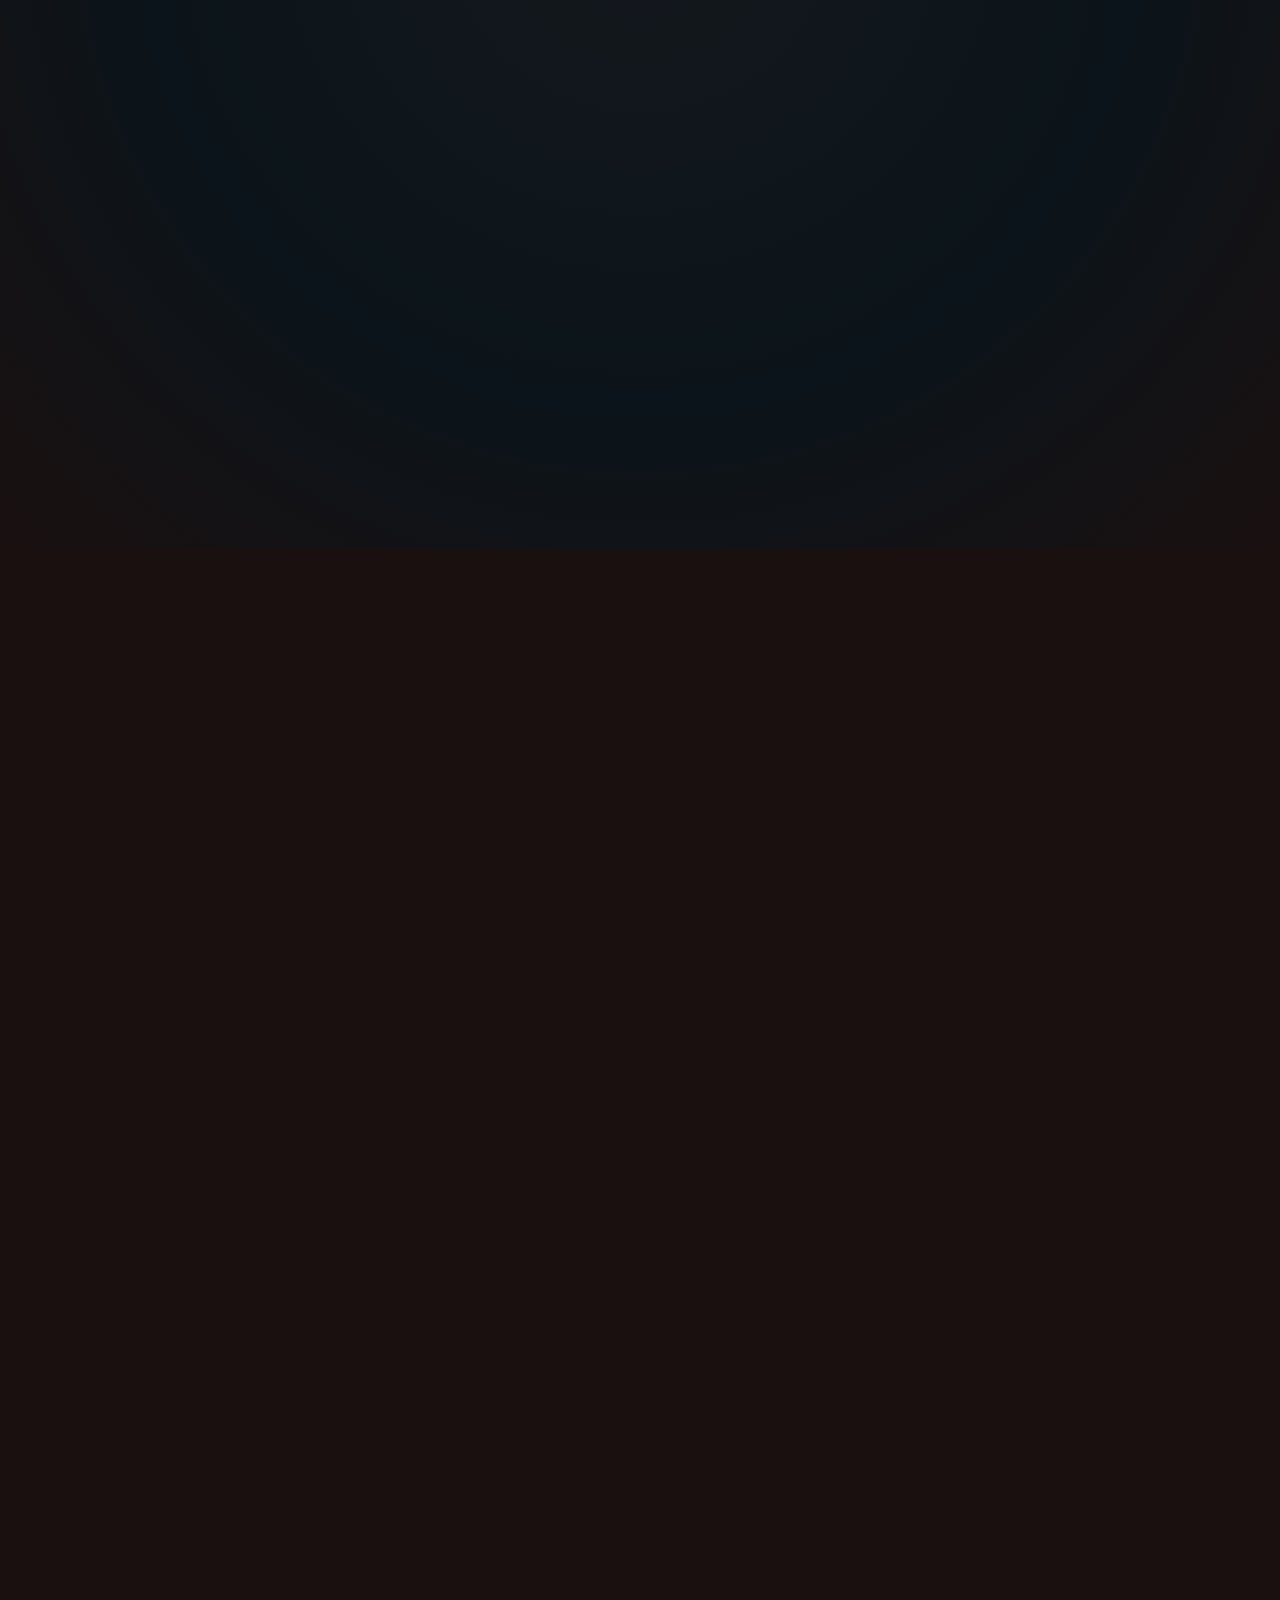
==== commit e16a2d0f: "all set" ====
--- a/story.html
+++ b/story.html
@@ -1699,26 +1699,43 @@
     }
     .fc-modal.open .fc-modal-panel { transform: translateY(0) scale(1); }
     .fc-video-wrap {
-      position: relative;
-      width: auto;
-      max-width: 90%;
-      max-height: 85vh;
-      border-radius: 8px;
-      overflow: hidden;
-      background: #000;
-      display: flex;
-      align-items: center;
-      justify-content: center;
-    }
-
-    .fc-video-wrap video {
-      width: auto;
-      height: auto;
-      max-width: 100%;
-      max-height: 85vh;
-      object-fit: contain;
-      display: block;
-    }
+  position: relative;
+  width: auto;
+  max-width: 90%;
+  max-height: 85vh;
+  border-radius: 8px;
+  overflow: hidden;
+  background: #000;
+  display: flex;
+  align-items: center;
+  justify-content: center;
+}
+
+.fc-wish-photo {
+  position: absolute;
+  inset: 0;
+  width: 100%;
+  height: 100%;
+  object-fit: cover;
+  opacity: 0;
+  transform: scale(0.96);
+  transition: opacity 0.8s cubic-bezier(0.16,1,0.3,1),
+              transform 0.8s cubic-bezier(0.16,1,0.3,1);
+  pointer-events: none;
+}
+
+.fc-wish-photo.show {
+  opacity: 1;
+  transform: scale(1);
+}
+
+.fc-video-wrap video {
+  transition: opacity 0.5s ease;
+}
+
+.fc-video-wrap.photo-shown video {
+  opacity: 0;
+}
     .fc-modal-caption {
       margin-top: 10px; font-size: 0.62rem; letter-spacing: 2px;
       text-transform: uppercase; color: var(--muted);
@@ -1733,6 +1750,7 @@
     }
     .fc-modal-close:hover { border-color: var(--gold); color: var(--gold); }
 
+ 
     @media (max-width: 860px) {
       .fc-envelope { position: relative; margin: 0 auto 40px; top: 0 !important; left: 0 !important; }
     }
@@ -2410,12 +2428,12 @@
   <div class="fc-modal-backdrop" id="fcModalBackdrop"></div>
   <div class="fc-modal-panel">
     <button class="fc-modal-close" id="fcModalClose" aria-label="Close">✕</button>
-    <div class="fc-video-wrap">
-      <video id="fcVideo1" src="assets/sudhan-sarooo.mp4" playsinline muted></video>
-    </div>
-    <button class="mute-toggle-btn fc-mute-btn" id="fcMuteToggle">🔇 tap to unmute</button>
-    
-  </div>
+  <div class="fc-video-wrap" id="fcVideoWrap">
+  <video id="fcVideo1" src="assets/sudhan-sarooo.mp4" playsinline muted></video>
+  <img id="fcWishPhoto" class="fc-wish-photo" src="assets/wish-gift.jpeg" alt="">
+</div>
+<button class="mute-toggle-btn fc-mute-btn" id="fcMuteToggle">🔇 tap to unmute</button>
+</div>
 </div>
 
 <style>
@@ -2589,8 +2607,12 @@
   syncToggle();
 }
 
-  v1.addEventListener('ended', () => {
-    closeModal();
+  const wishPhoto = document.getElementById('fcWishPhoto');
+const videoWrap = document.getElementById('fcVideoWrap');
+
+v1.addEventListener('ended', () => {
+    videoWrap.classList.add('photo-shown');
+    wishPhoto.classList.add('show');
   });
 
   function closeModal() {
@@ -2599,6 +2621,8 @@
     document.body.style.overflow = '';
     v1.pause();
     envelopes.forEach(e => e.classList.remove('opened'));
+    wishPhoto.classList.remove('show');
+    videoWrap.classList.remove('photo-shown'); // add this line
   }
 
   muteToggle.addEventListener('click', () => {
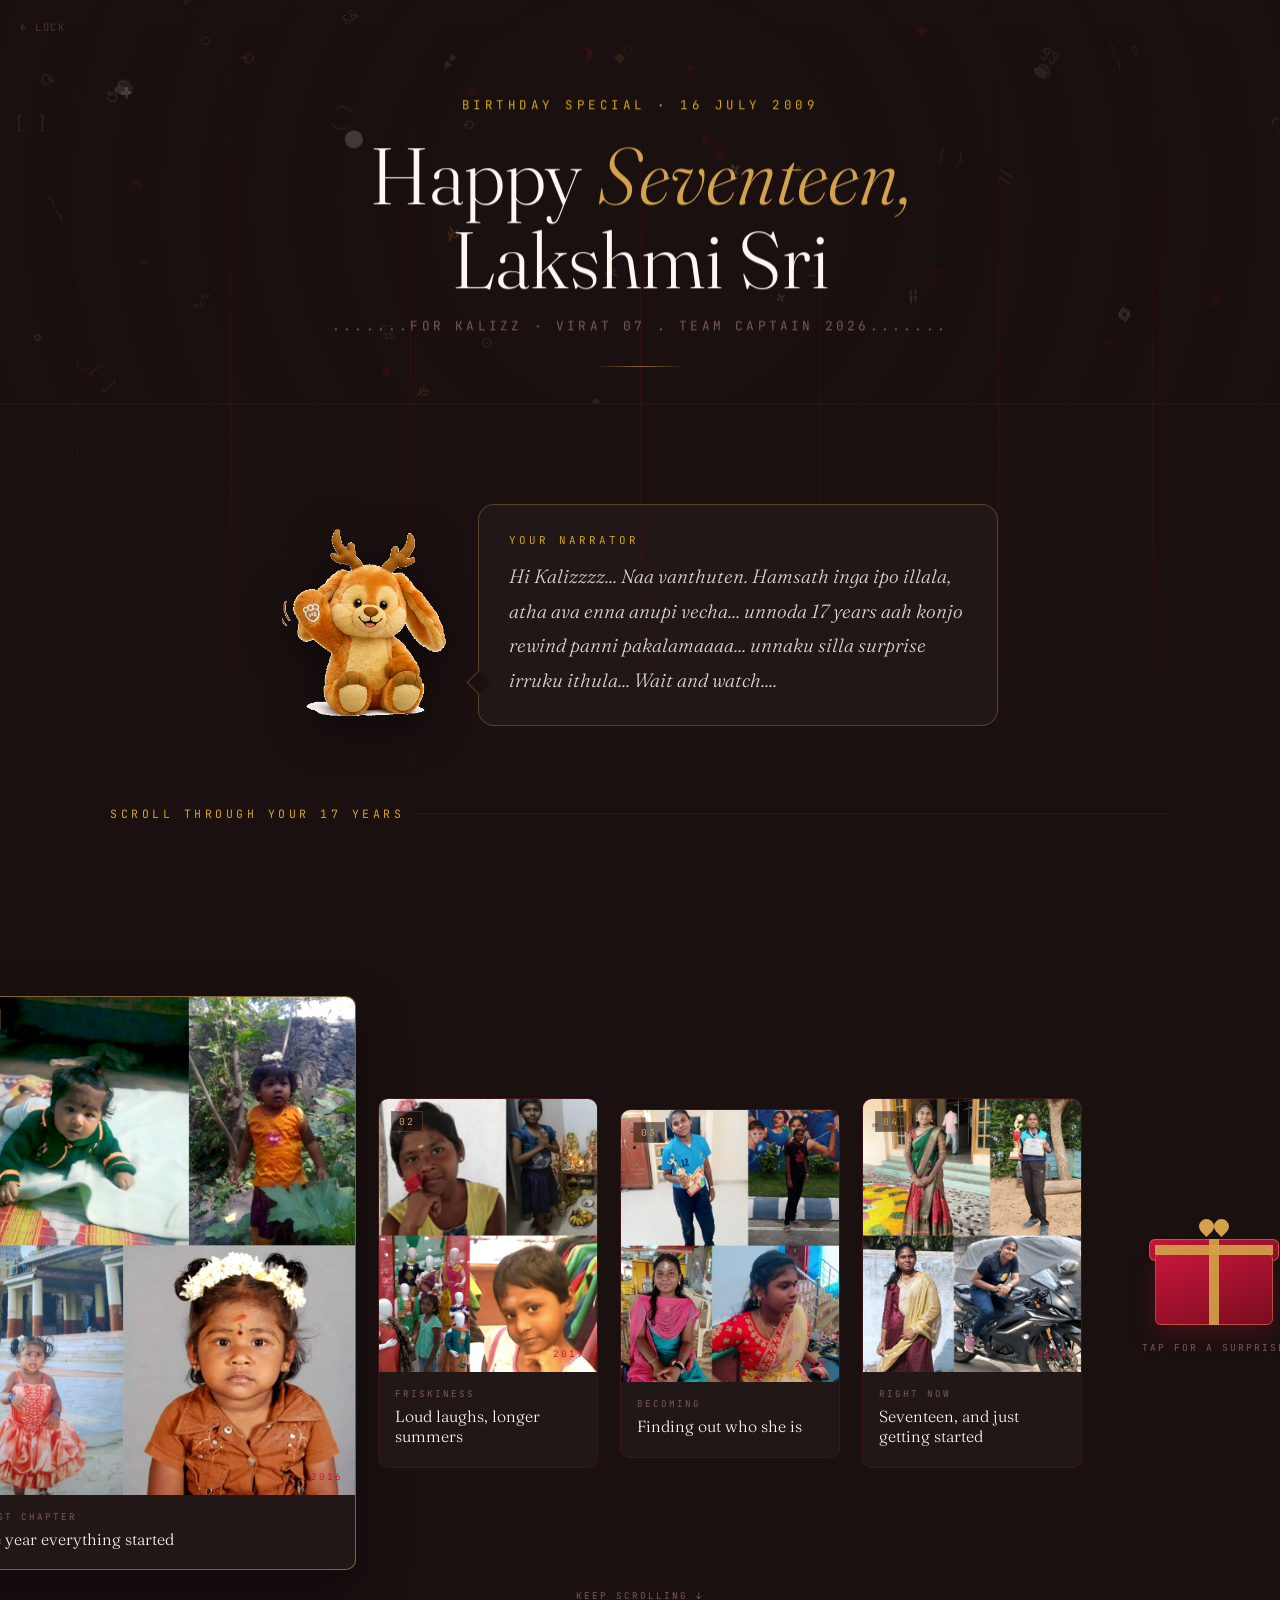
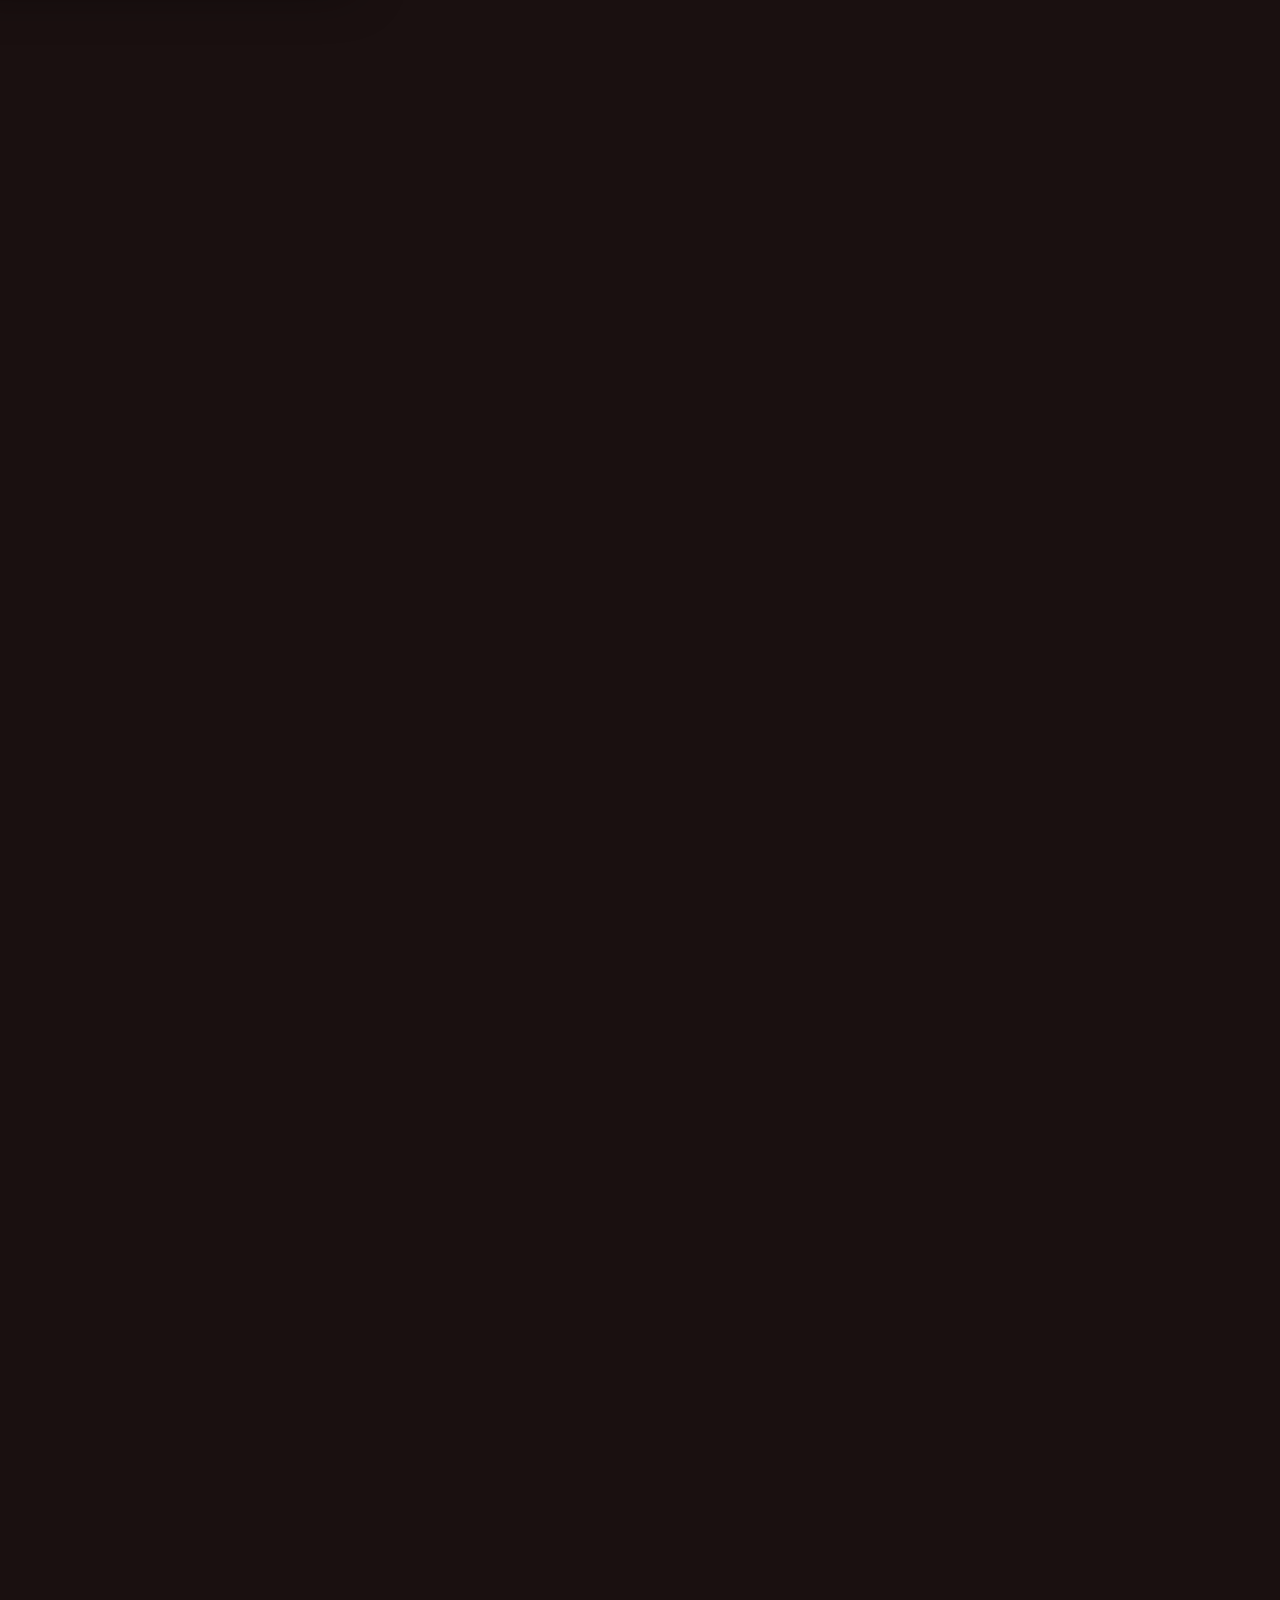
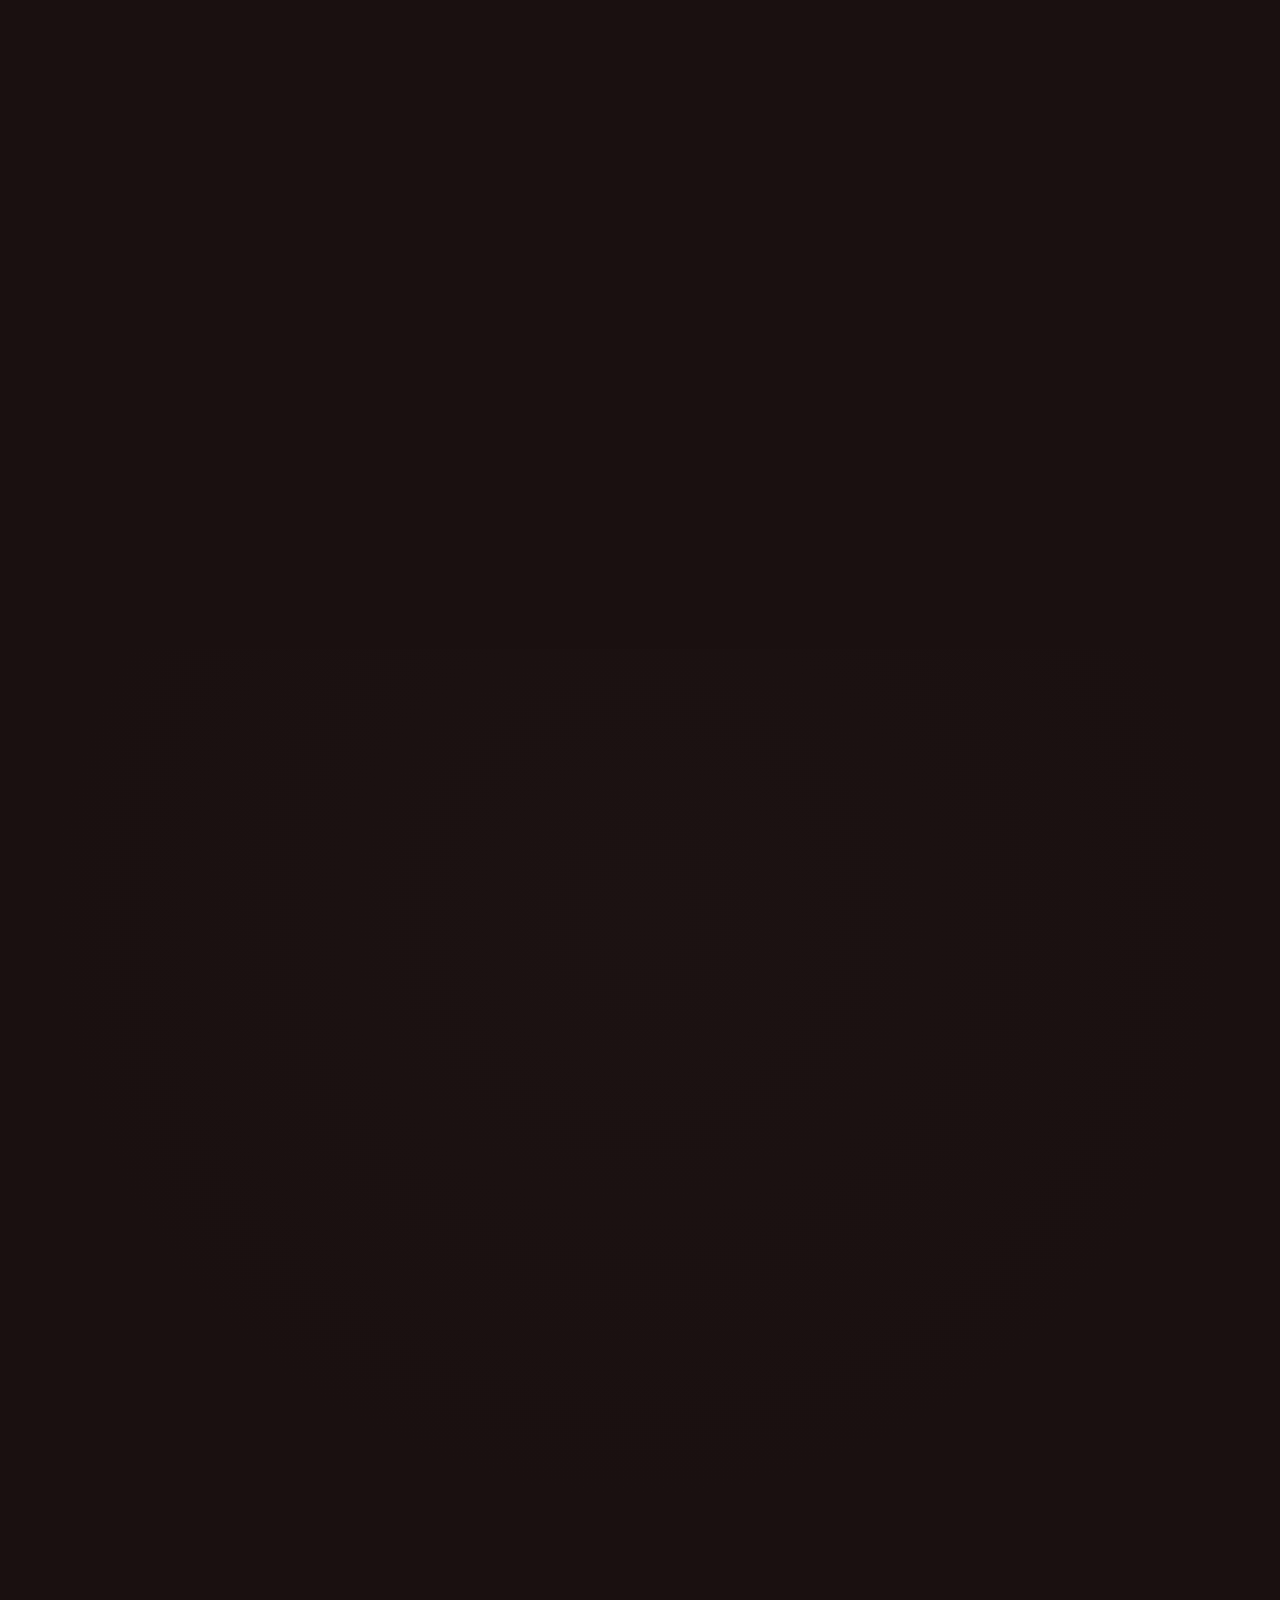
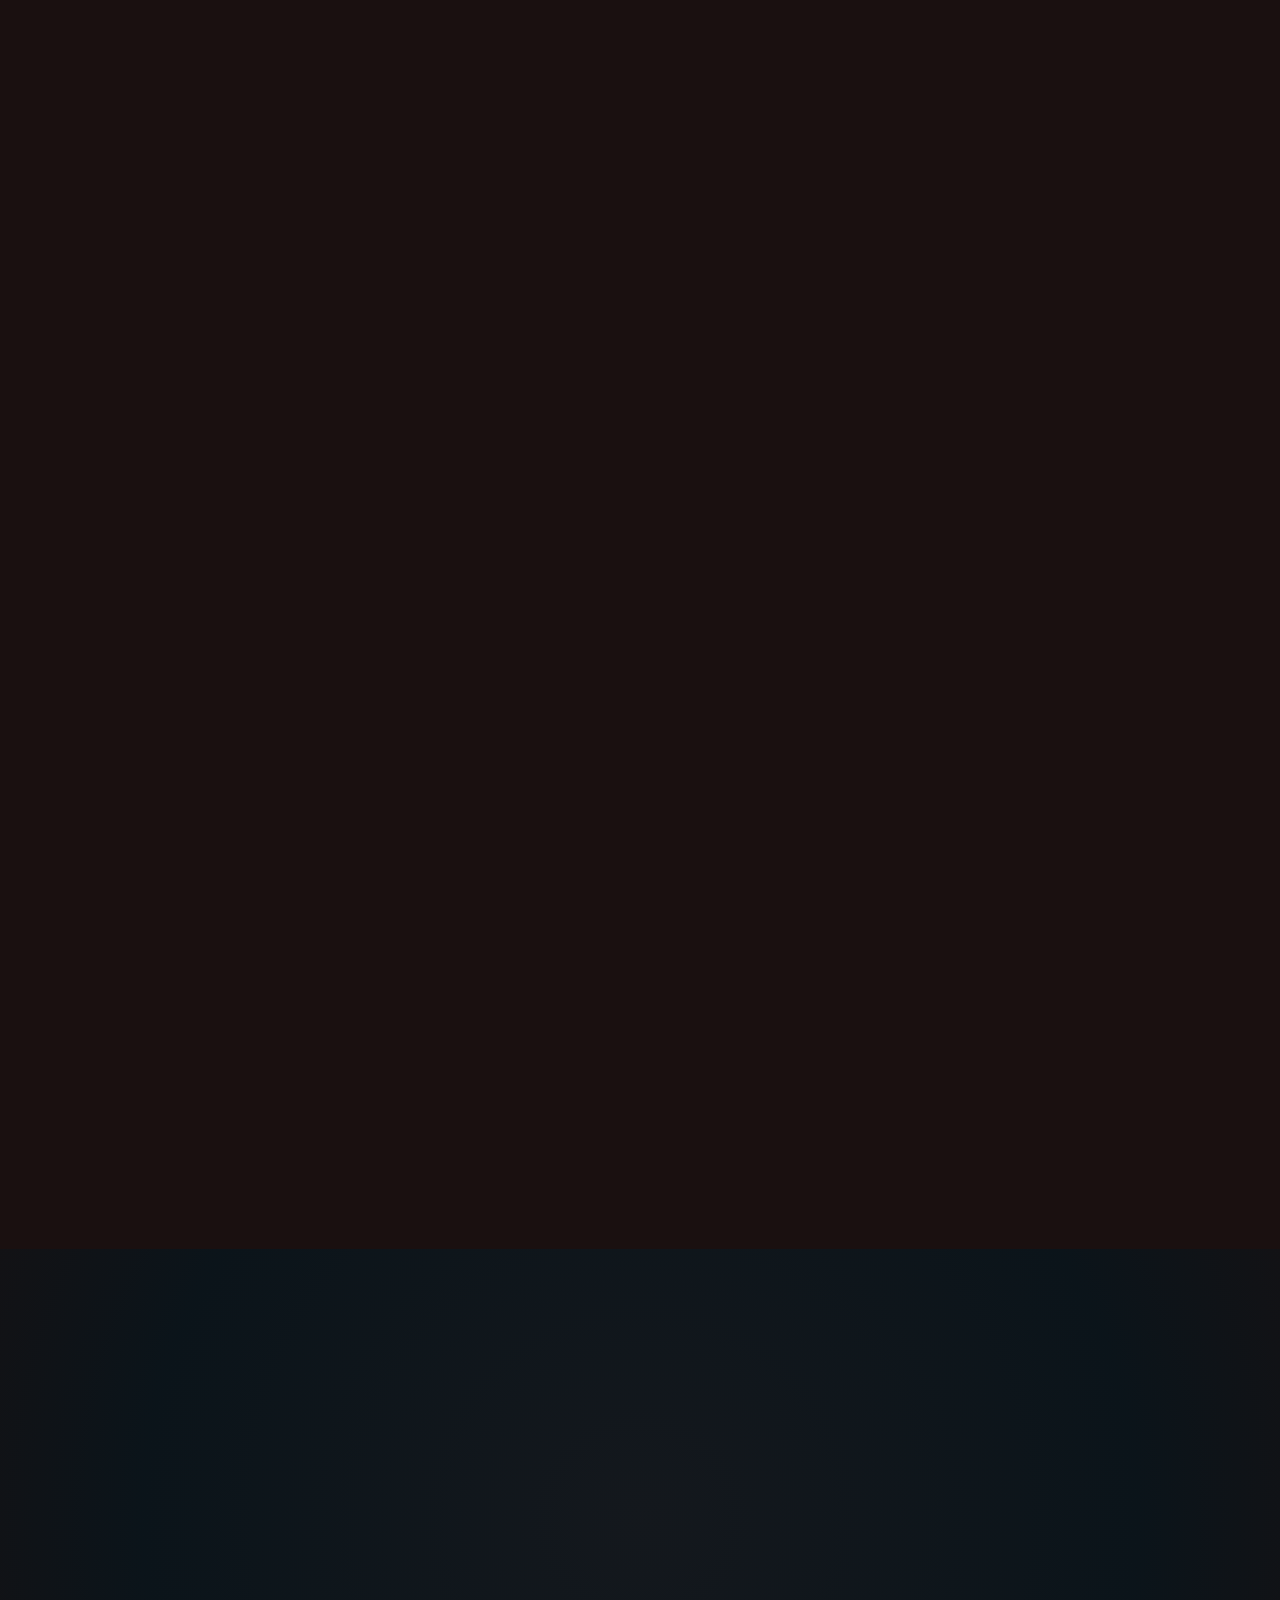
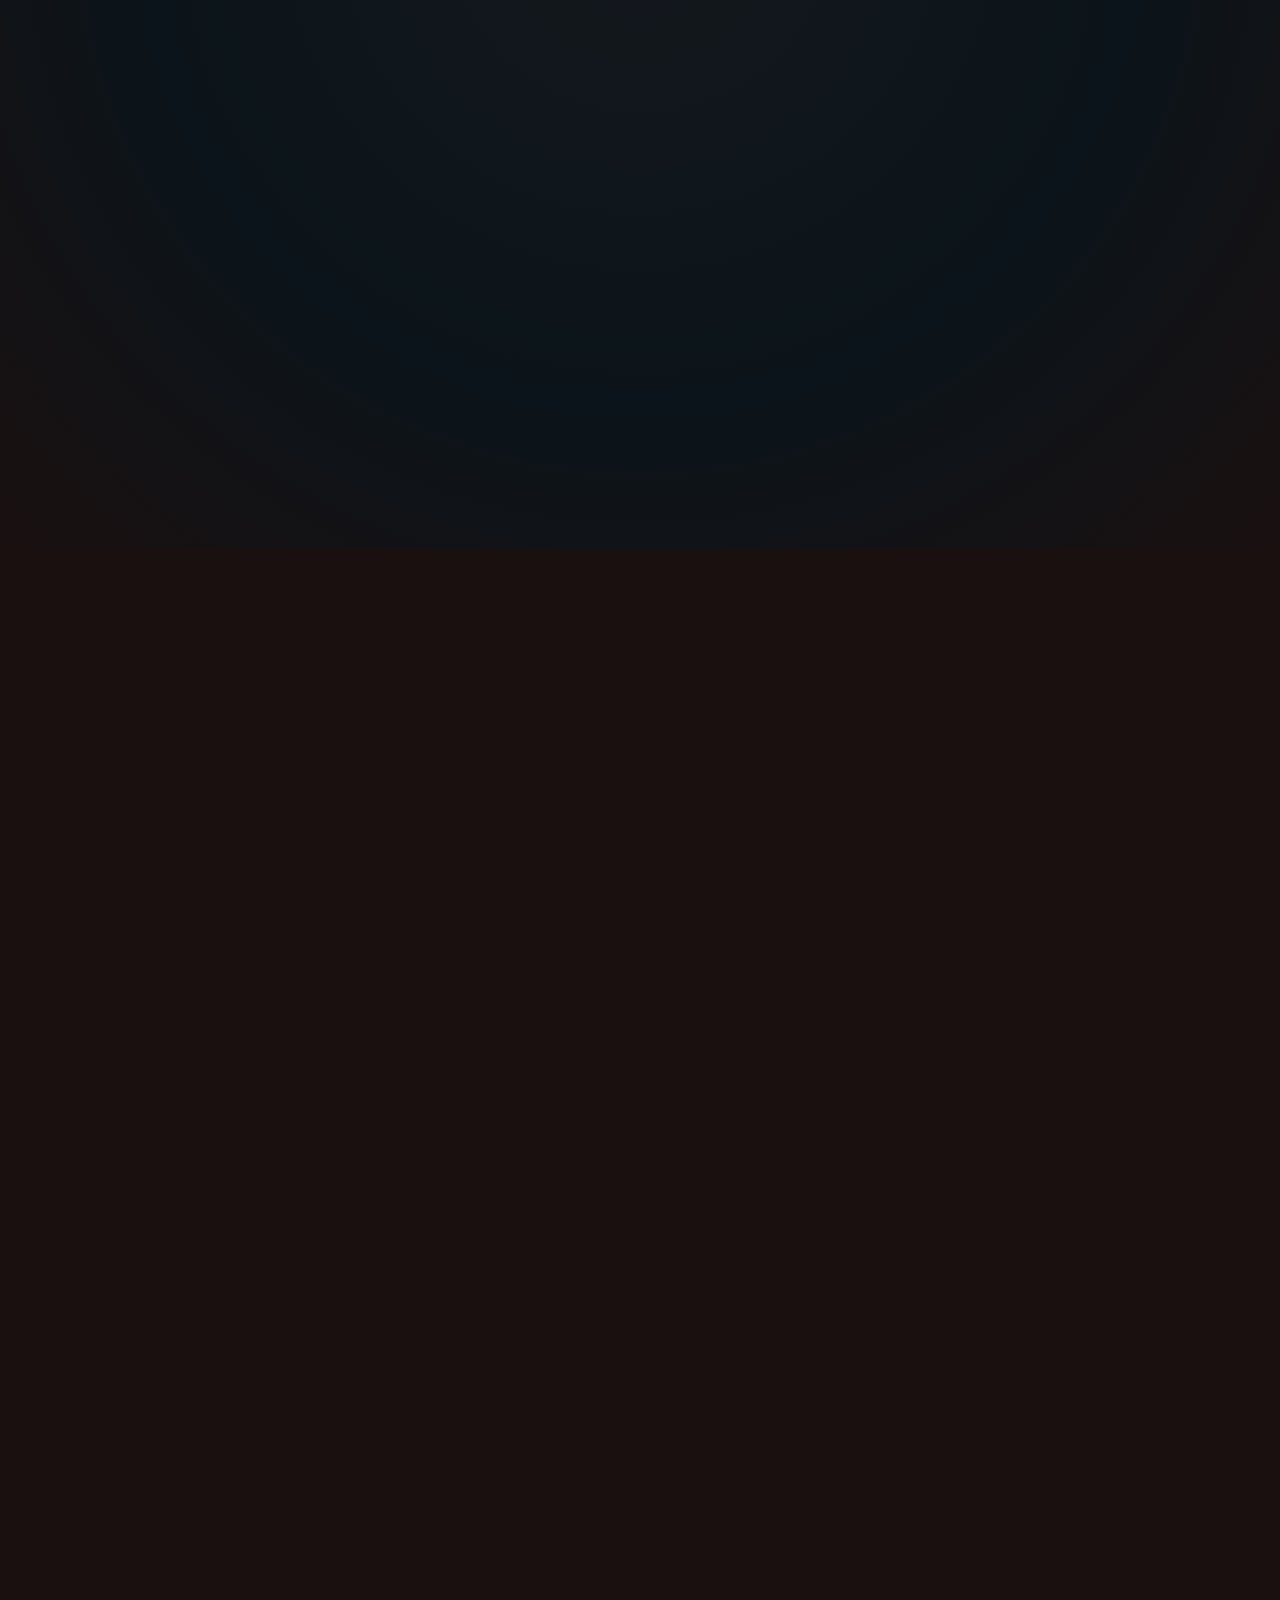
==== commit 173fedf4: "final touch" ====
--- a/story.html
+++ b/story.html
@@ -1698,17 +1698,17 @@
       transition: transform 0.35s cubic-bezier(0.16,1,0.3,1);
     }
     .fc-modal.open .fc-modal-panel { transform: translateY(0) scale(1); }
+    
     .fc-video-wrap {
   position: relative;
-  width: auto;
-  max-width: 90%;
+  width: min(90vw, 500px);
   max-height: 85vh;
   border-radius: 8px;
   overflow: hidden;
-  background: #000;
   display: flex;
   align-items: center;
   justify-content: center;
+  aspect-ratio: var(--vid-ratio, 9 / 16);
 }
 
 .fc-wish-photo {
@@ -1716,7 +1716,7 @@
   inset: 0;
   width: 100%;
   height: 100%;
-  object-fit: cover;
+  object-fit: contain;
   opacity: 0;
   transform: scale(0.96);
   transition: opacity 0.8s cubic-bezier(0.16,1,0.3,1),
@@ -1730,6 +1730,9 @@
 }
 
 .fc-video-wrap video {
+  width: 100%;
+  height: 100%;
+  object-fit: contain;
   transition: opacity 0.5s ease;
 }
 
@@ -2429,7 +2432,7 @@
   <div class="fc-modal-panel">
     <button class="fc-modal-close" id="fcModalClose" aria-label="Close">✕</button>
   <div class="fc-video-wrap" id="fcVideoWrap">
-  <video id="fcVideo1" src="assets/sudhan-sarooo.mp4" playsinline muted></video>
+  <video id="fcVideo1" src="assets/sudhan-saroo.mp4" playsinline muted></video>
   <img id="fcWishPhoto" class="fc-wish-photo" src="assets/wish-gift.jpeg" alt="">
 </div>
 <button class="mute-toggle-btn fc-mute-btn" id="fcMuteToggle">🔇 tap to unmute</button>
@@ -2590,6 +2593,11 @@
   if (!envelopes.length || !modal || !v1) return;
   v1.addEventListener('error', () => console.error('LOAD ERROR on', v1.src, v1.error));
 
+v1.addEventListener('loadedmetadata', () => {
+  if (v1.videoWidth && v1.videoHeight) {
+    videoWrap.style.setProperty('--vid-ratio', `${v1.videoWidth} / ${v1.videoHeight}`);
+  }
+});
 
   function syncToggle() {
     muteToggle.textContent = v1.muted ? '🔇 tap to unmute' : '🔊 sound on';
